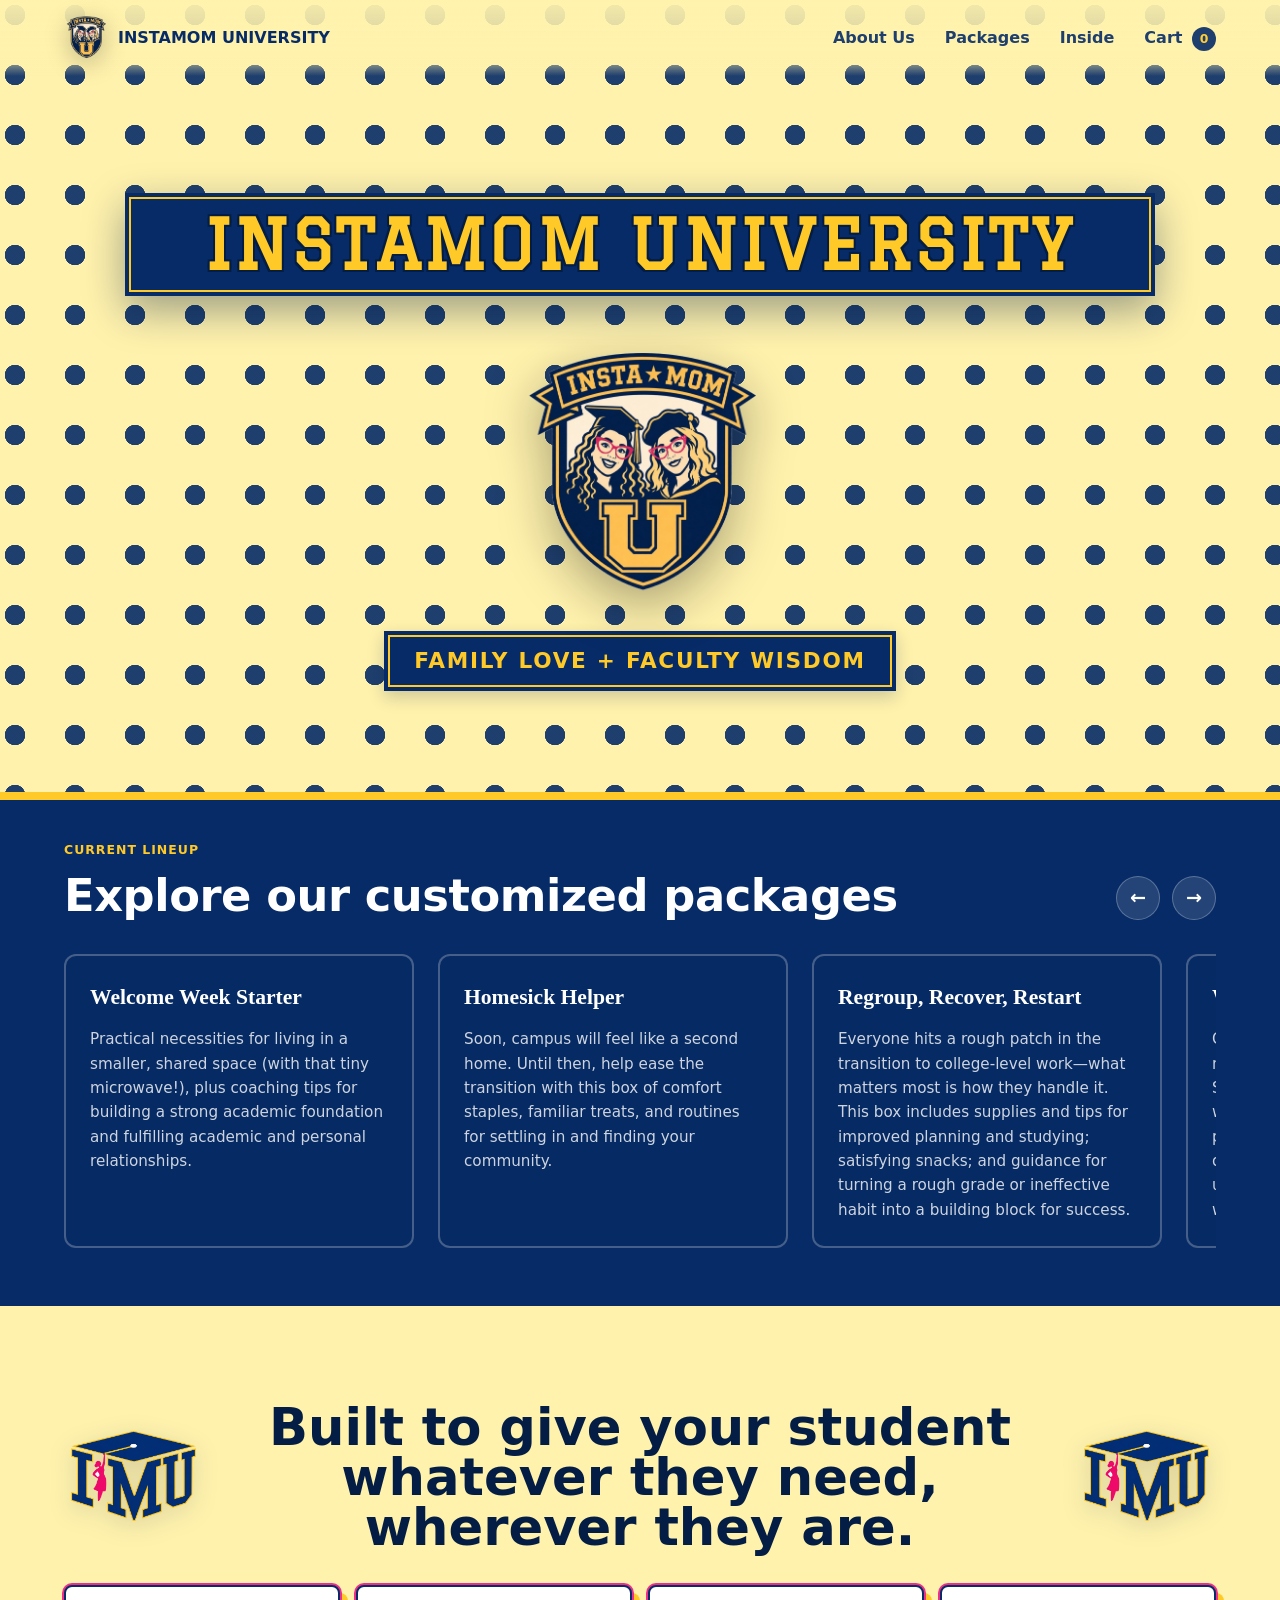
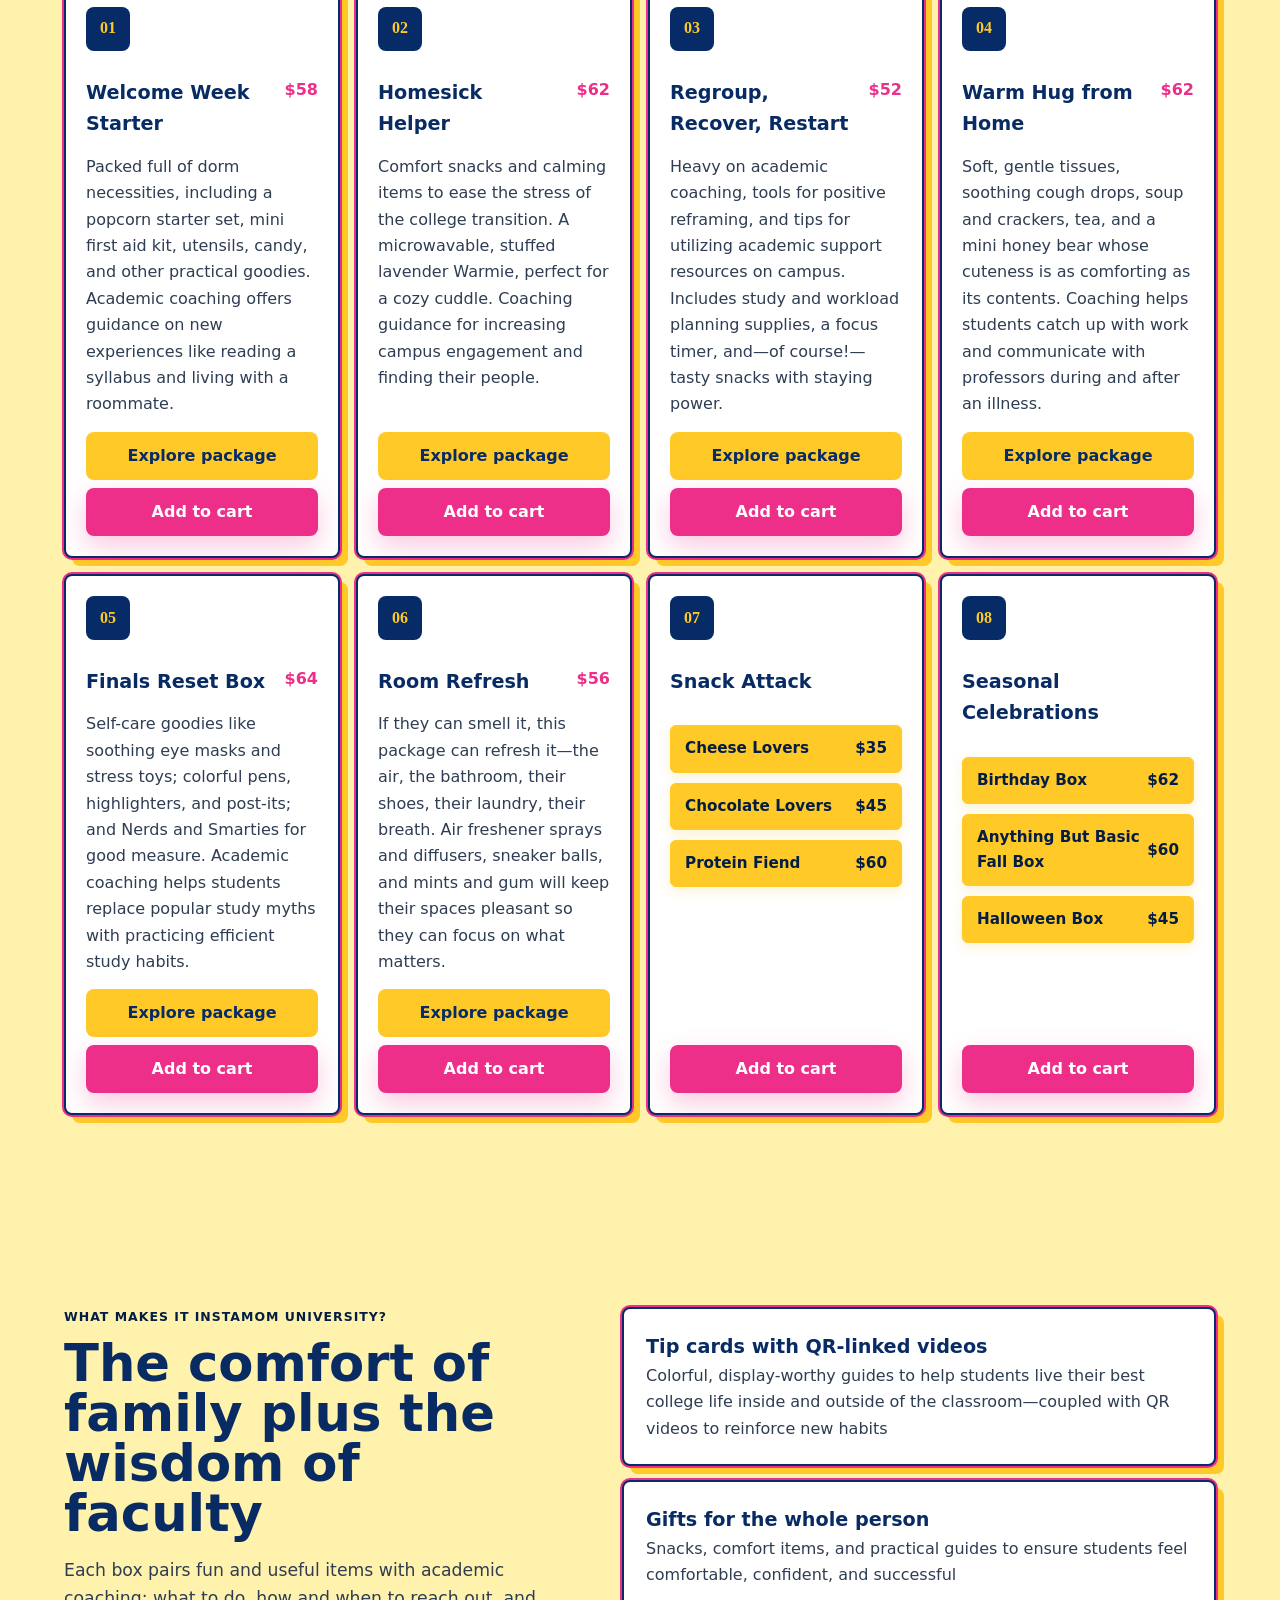
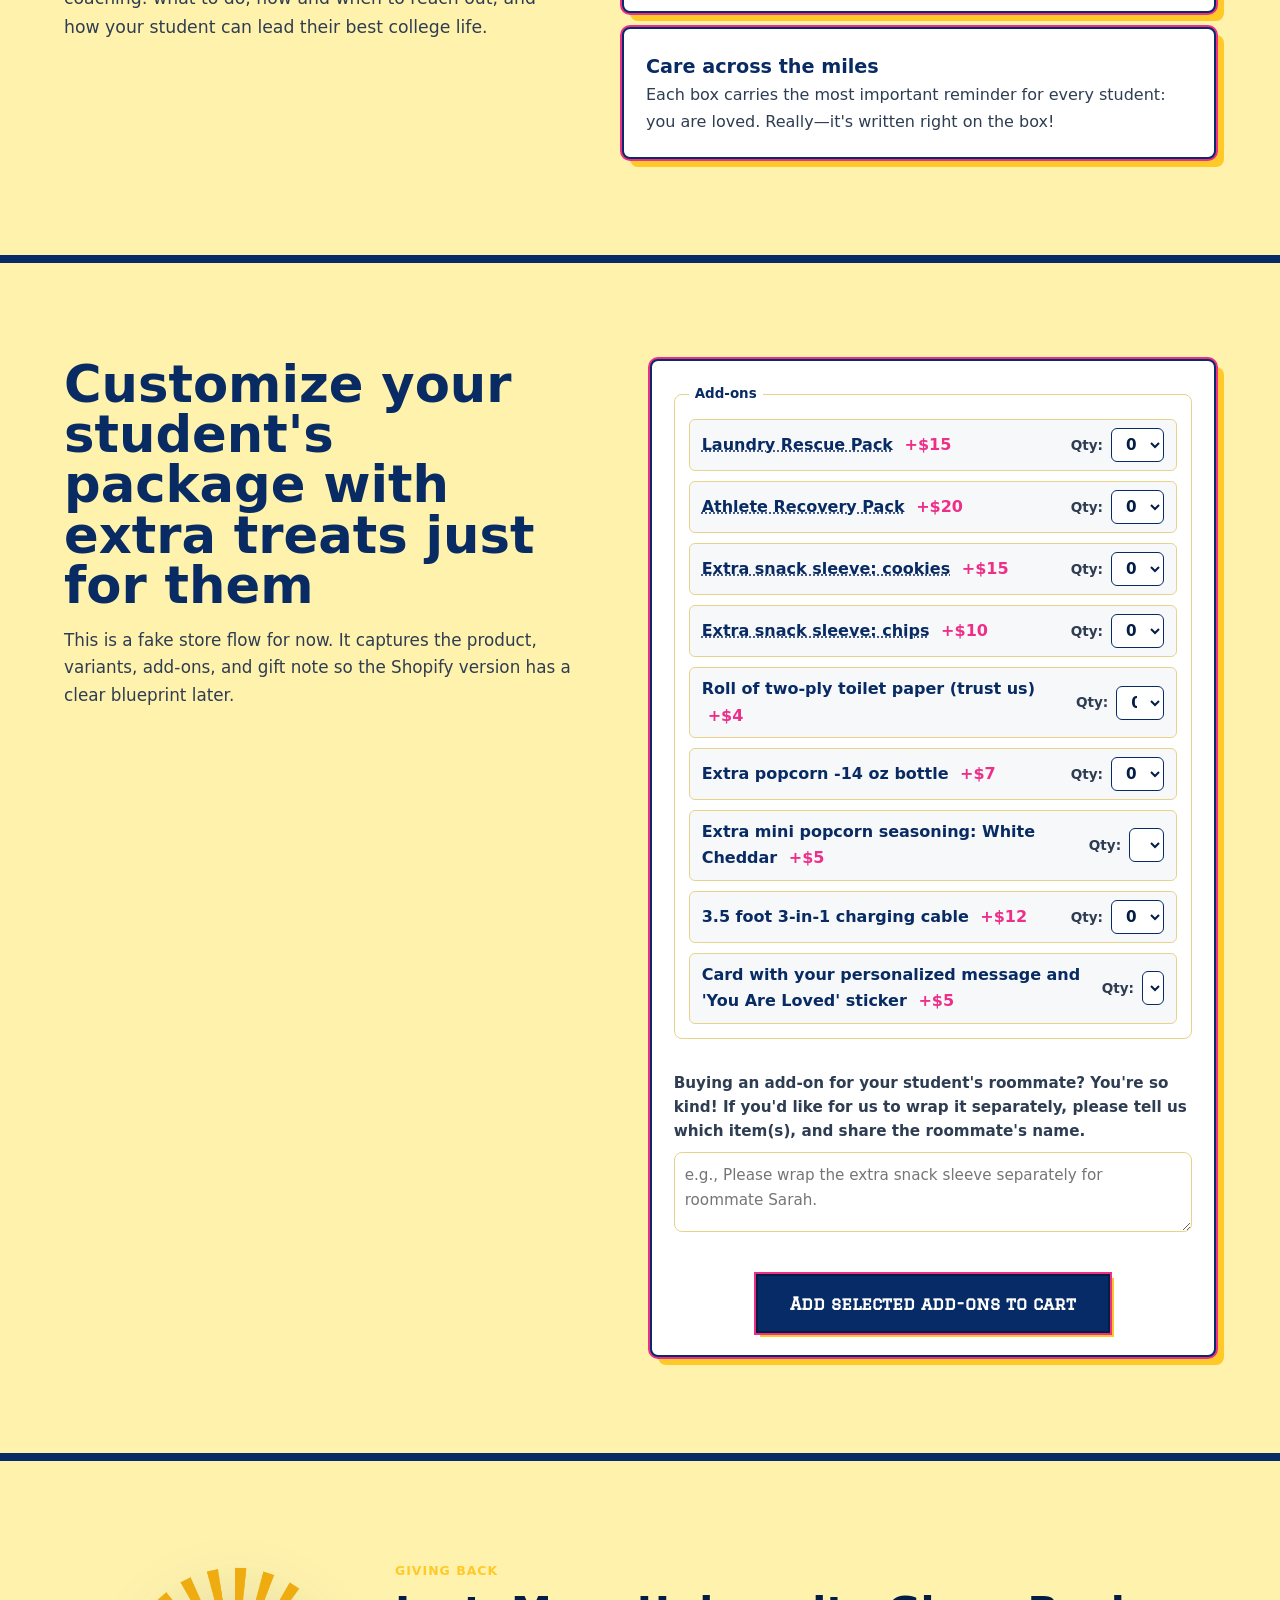
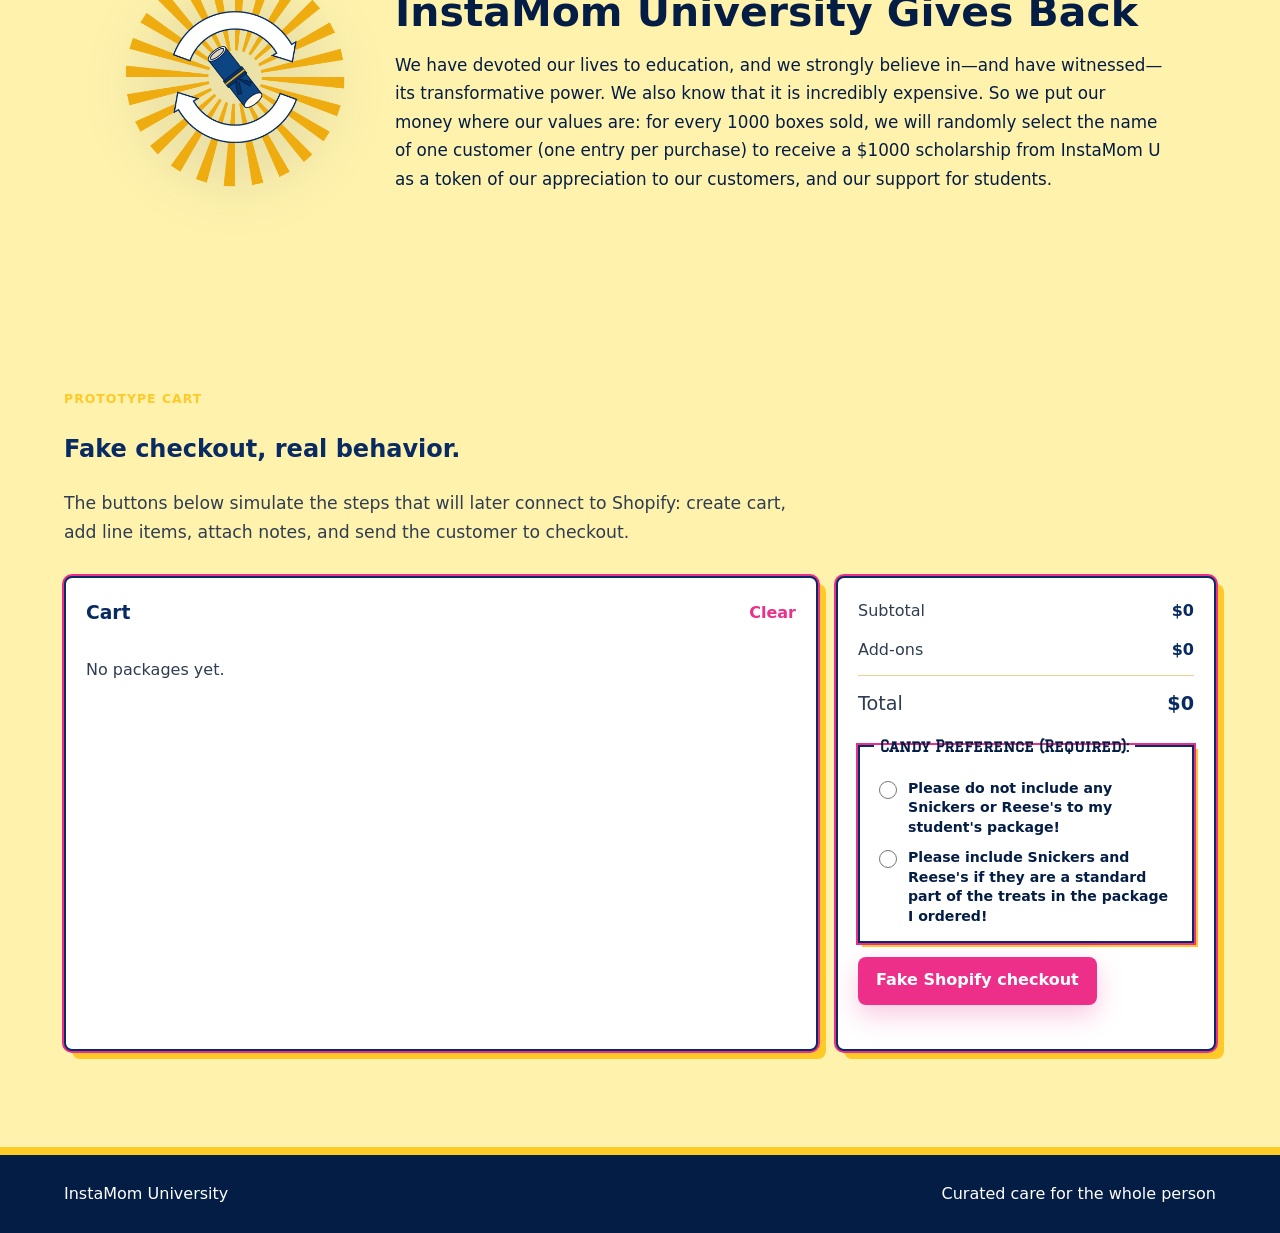
==== index.html @ 9c011a53 "Add required candy preference radio options and redirect validation to checkout panel" ====
<!doctype html>
<html lang="en">
  <head>
    <meta charset="utf-8">
    <meta name="viewport" content="width=device-width, initial-scale=1">
    <title>InstaMom University | College Care Packages With Motherly Love and Professor Insight</title>
    <meta
      name="description"
      content="InstaMom University sends thoughtful college care packages with practical tips, QR resources, and campus-ready items for students starting strong."
    >
    <link rel="preload" href="assets/instamom-logo-crest.png" as="image">
    <link rel="stylesheet" href="styles.css">
  </head>
  <body>
    <header class="site-header" aria-label="Primary navigation">
      <a class="brand" href="#top" aria-label="InstaMom University home">
        <img class="brand-mark" src="assets/instamom-logo-crest.png" alt="">
        <span>InstaMom University</span>
      </a>
      <nav>
        <a href="#" id="aboutUsBtn">About Us</a>
        <a href="#packages">Packages</a>
        <a href="#inside">Inside</a>
        <a href="#cart">Cart <span id="cartCount">0</span></a>
      </nav>
    </header>

    <main id="top">
      <section class="hero" aria-label="InstaMom University welcome week starter builder">
        <div class="hero-content">
          <div class="hero-banner">
            <h1>InstaMom University</h1>
          </div>
          <img class="hero-crest" src="assets/instamom-logo-crest.png" alt="InstaMom University crest">
          <div class="hero-badge-container">
            <span class="badge-text">Family Love + Faculty Wisdom</span>
          </div>

        </div>
      </section>

      <section class="intro-band" aria-label="Current lineup slider">
        <div class="intro-band-header">
          <div>
            <p class="section-kicker">Current lineup</p>
            <h2>Explore our customized packages</h2>
          </div>
          <div class="slider-controls">
            <button type="button" id="slidePrev" aria-label="Previous package" class="slider-arrow">&larr;</button>
            <button type="button" id="slideNext" aria-label="Next package" class="slider-arrow">&rarr;</button>
          </div>
        </div>
        <div class="lineup-slider-container">
          <div class="lineup-slider-track" id="lineupSliderTrack">
            <!-- Rendered dynamically by script.js -->
          </div>
        </div>
      </section>

      <section class="section" id="packages">
        <div class="packages-header-row">
          <img class="header-cap-logo" src="assets/imu-logo-cap.png" alt="IMU Graduation Cap Logo">
          <h2 class="packages-headline">Built to give your student whatever they need, wherever they are.</h2>
          <img class="header-cap-logo" src="assets/imu-logo-cap.png" alt="IMU Graduation Cap Logo">
        </div>
        <div class="package-grid">
          <article class="package-card" data-product-id="welcome">
            <span class="icon" aria-hidden="true">01</span>
            <div class="card-title-row">
              <h3>Welcome Week Starter</h3>
              <p>$58</p>
            </div>
            <p>Packed full of dorm necessities, including a popcorn starter set, mini first aid kit, utensils, candy, and other practical goodies. Academic coaching offers guidance on new experiences like reading a syllabus and living with a roommate.</p>
            <div class="card-actions">
              <button type="button" class="secondary-button see-details" data-product-id="welcome">Explore package</button>
              <button type="button" class="add-product" data-product-id="welcome">Add to cart</button>
            </div>
          </article>
          <article class="package-card" data-product-id="homesick">
            <span class="icon" aria-hidden="true">02</span>
            <div class="card-title-row">
              <h3>Homesick Helper</h3>
              <p>$62</p>
            </div>
            <p>Comfort snacks and calming items to ease the stress of the college transition. A microwavable, stuffed lavender Warmie, perfect for a cozy cuddle. Coaching guidance for increasing campus engagement and finding their people.</p>
            <div class="card-actions">
              <button type="button" class="secondary-button see-details" data-product-id="homesick">Explore package</button>
              <button type="button" class="add-product" data-product-id="homesick">Add to cart</button>
            </div>
          </article>
          <article class="package-card" data-product-id="study">
            <span class="icon" aria-hidden="true">03</span>
            <div class="card-title-row">
              <h3>Regroup, Recover, Restart</h3>
              <p>$52</p>
            </div>
            <p>Heavy on academic coaching, tools for positive reframing, and tips for utilizing academic support resources on campus. Includes study and workload planning supplies, a focus timer, and—of course!—tasty snacks with staying power.</p>
            <div class="card-actions">
              <button type="button" class="secondary-button see-details" data-product-id="study">Explore package</button>
              <button type="button" class="add-product" data-product-id="study">Add to cart</button>
            </div>
          </article>
          <article class="package-card" data-product-id="sick">
            <span class="icon" aria-hidden="true">04</span>
            <div class="card-title-row">
              <h3>Warm Hug from Home</h3>
              <p>$62</p>
            </div>
            <p>Soft, gentle tissues, soothing cough drops, soup and crackers, tea, and a mini honey bear whose cuteness is as comforting as its contents. Coaching helps students catch up with work and communicate with professors during and after an illness.</p>
            <div class="card-actions">
              <button type="button" class="secondary-button see-details" data-product-id="sick">Explore package</button>
              <button type="button" class="add-product" data-product-id="sick">Add to cart</button>
            </div>
          </article>
          <article class="package-card" data-product-id="finals">
            <span class="icon" aria-hidden="true">05</span>
            <div class="card-title-row">
              <h3>Finals Reset Box</h3>
              <p>$64</p>
            </div>
            <p>Self-care goodies like soothing eye masks and stress toys; colorful pens, highlighters, and post-its; and Nerds and Smarties for good measure. Academic coaching helps students replace popular study myths with practicing efficient study habits.</p>
            <div class="card-actions">
              <button type="button" class="secondary-button see-details" data-product-id="finals">Explore package</button>
              <button type="button" class="add-product" data-product-id="finals">Add to cart</button>
            </div>
          </article>
          <article class="package-card" data-product-id="refresh">
            <span class="icon" aria-hidden="true">06</span>
            <div class="card-title-row">
              <h3>Room Refresh</h3>
              <p>$56</p>
            </div>
            <p>If they can smell it, this package can refresh it—the air, the bathroom, their shoes, their laundry, their breath. Air freshener sprays and diffusers, sneaker balls, and mints and gum will keep their spaces pleasant so they can focus on what matters.</p>
            <div class="card-actions">
              <button type="button" class="secondary-button see-details" data-product-id="refresh">Explore package</button>
              <button type="button" class="add-product" data-product-id="refresh">Add to cart</button>
            </div>
          </article>
          <article class="package-card" data-product-id="snack">
            <span class="icon" aria-hidden="true">07</span>
            <div class="card-title-row">
              <h3>Snack Attack</h3>
            </div>
            <div class="snack-subcategories">
              <button type="button" class="snack-sub-btn" data-sub-id="snack_cheese">Cheese Lovers <span>$35</span></button>
              <button type="button" class="snack-sub-btn" data-sub-id="snack_chocolate">Chocolate Lovers <span>$45</span></button>
              <button type="button" class="snack-sub-btn" data-sub-id="snack_protein">Protein Fiend <span>$60</span></button>
            </div>
            <div class="card-actions">
              <button type="button" class="add-product" data-product-id="snack">Add to cart</button>
            </div>
          </article>
          <article class="package-card" data-product-id="seasonal">
            <span class="icon" aria-hidden="true">08</span>
            <div class="card-title-row">
              <h3>Seasonal Celebrations</h3>
            </div>
            <div class="seasonal-subcategories">
              <button type="button" class="seasonal-sub-btn" data-sub-id="seasonal_birthday">Birthday Box <span>$62</span></button>
              <button type="button" class="seasonal-sub-btn" data-sub-id="seasonal_fall">Anything But Basic Fall Box <span>$60</span></button>
              <button type="button" class="seasonal-sub-btn" data-sub-id="seasonal_halloween">Halloween Box <span>$45</span></button>
            </div>
            <div class="card-actions">
              <button type="button" class="add-product" data-product-id="seasonal">Add to cart</button>
            </div>
          </article>
        </div>
      </section>

      <section class="section split" id="inside">
        <div class="section-heading">
          <p class="section-kicker">What makes it InstaMom University?</p>
          <h2>The comfort of family plus the wisdom of faculty</h2>
          <p>
            Each box pairs fun and useful items with academic coaching: what to do, how and when to reach out, and how your student can lead their best college life.
          </p>
        </div>
        <div class="inside-list">
          <article>
            <h3>Tip cards with QR-linked videos</h3>
            <p>Colorful, display-worthy guides to help students live their best college life inside and outside of the classroom—coupled with QR videos to reinforce new habits</p>
          </article>
          <article>
            <h3>Gifts for the whole person</h3>
            <p>Snacks, comfort items, and practical guides to ensure students feel comfortable, confident, and successful</p>
          </article>
          <article>
            <h3>Care across the miles</h3>
            <p>Each box carries the most important reminder for every student: you are loved. Really—it's written right on the box!</p>
          </article>
        </div>
      </section>

      <section class="build-section" id="build">
        <div>
          <h2>Customize your student's package with extra treats just for them</h2>
          <p>
            This is a fake store flow for now. It captures the product, variants, add-ons, and gift note so the Shopify version has a clear blueprint later.
          </p>
        </div>
        <form class="interest-form" aria-label="Package customization form">
          <fieldset class="addon-fieldset">
            <legend>Add-ons</legend>

            <div class="addon-row">
              <span class="addon-name"><button type="button" class="addon-details-btn" data-addon-id="laundry">Laundry Rescue Pack</button> <span>+$15</span></span>
              <div class="addon-quantity-wrapper">
                <span class="addon-qty-label">Qty:</span>
                <select class="addon-select" data-addon-id="laundry" data-price="15">
                  <option value="0">0</option>
                  <option value="1">1</option>
                  <option value="2">2</option>
                  <option value="3">3</option>
                  <option value="4">4</option>
                  <option value="5">5</option>
                </select>
              </div>
            </div>

            <div class="addon-row">
              <span class="addon-name"><button type="button" class="addon-details-btn" data-addon-id="athlete_recovery">Athlete Recovery Pack</button> <span>+$20</span></span>
              <div class="addon-quantity-wrapper">
                <span class="addon-qty-label">Qty:</span>
                <select class="addon-select" data-addon-id="athlete_recovery" data-price="20">
                  <option value="0">0</option>
                  <option value="1">1</option>
                  <option value="2">2</option>
                  <option value="3">3</option>
                  <option value="4">4</option>
                  <option value="5">5</option>
                </select>
              </div>
            </div>

            <div class="addon-row">
              <span class="addon-name"><button type="button" class="addon-details-btn" data-addon-id="snacks_cookies">Extra snack sleeve: cookies</button> <span>+$15</span></span>
              <div class="addon-quantity-wrapper">
                <span class="addon-qty-label">Qty:</span>
                <select class="addon-select" data-addon-id="snacks_cookies" data-price="15">
                  <option value="0">0</option>
                  <option value="1">1</option>
                  <option value="2">2</option>
                  <option value="3">3</option>
                  <option value="4">4</option>
                  <option value="5">5</option>
                </select>
              </div>
            </div>

            <div class="addon-row">
              <span class="addon-name"><button type="button" class="addon-details-btn" data-addon-id="snacks_chips">Extra snack sleeve: chips</button> <span>+$10</span></span>
              <div class="addon-quantity-wrapper">
                <span class="addon-qty-label">Qty:</span>
                <select class="addon-select" data-addon-id="snacks_chips" data-price="10">
                  <option value="0">0</option>
                  <option value="1">1</option>
                  <option value="2">2</option>
                  <option value="3">3</option>
                  <option value="4">4</option>
                  <option value="5">5</option>
                </select>
              </div>
            </div>

            <div class="addon-row">
              <span class="addon-name">Roll of two-ply toilet paper (trust us) <span>+$4</span></span>
              <div class="addon-quantity-wrapper">
                <span class="addon-qty-label">Qty:</span>
                <select class="addon-select" data-addon-id="toilet_paper" data-price="4">
                  <option value="0">0</option>
                  <option value="1">1</option>
                  <option value="2">2</option>
                  <option value="3">3</option>
                  <option value="4">4</option>
                  <option value="5">5</option>
                </select>
              </div>
            </div>

            <div class="addon-row">
              <span class="addon-name">Extra popcorn -14 oz bottle <span>+$7</span></span>
              <div class="addon-quantity-wrapper">
                <span class="addon-qty-label">Qty:</span>
                <select class="addon-select" data-addon-id="popcorn_bottle" data-price="7">
                  <option value="0">0</option>
                  <option value="1">1</option>
                  <option value="2">2</option>
                  <option value="3">3</option>
                  <option value="4">4</option>
                  <option value="5">5</option>
                </select>
              </div>
            </div>

            <div class="addon-row">
              <span class="addon-name">Extra mini popcorn seasoning: White Cheddar <span>+$5</span></span>
              <div class="addon-quantity-wrapper">
                <span class="addon-qty-label">Qty:</span>
                <select class="addon-select" data-addon-id="popcorn_seasoning" data-price="5">
                  <option value="0">0</option>
                  <option value="1">1</option>
                  <option value="2">2</option>
                  <option value="3">3</option>
                  <option value="4">4</option>
                  <option value="5">5</option>
                </select>
              </div>
            </div>

            <div class="addon-row">
              <span class="addon-name">3.5 foot 3-in-1 charging cable <span>+$12</span></span>
              <div class="addon-quantity-wrapper">
                <span class="addon-qty-label">Qty:</span>
                <select class="addon-select" data-addon-id="cable_3in1" data-price="12">
                  <option value="0">0</option>
                  <option value="1">1</option>
                  <option value="2">2</option>
                  <option value="3">3</option>
                  <option value="4">4</option>
                  <option value="5">5</option>
                </select>
              </div>
            </div>

            <div class="addon-row">
              <span class="addon-name">Card with your personalized message and 'You Are Loved' sticker <span>+$5</span></span>
              <div class="addon-quantity-wrapper">
                <span class="addon-qty-label">Qty:</span>
                <select class="addon-select" data-addon-id="personalized_card" data-price="5">
                  <option value="0">0</option>
                  <option value="1">1</option>
                  <option value="2">2</option>
                  <option value="3">3</option>
                  <option value="4">4</option>
                  <option value="5">5</option>
                </select>
              </div>
            </div>
          </fieldset>

          <div class="roommate-wrap-container">
            <label for="roommateWrapNotes">Buying an add-on for your student's roommate? You're so kind! If you'd like for us to wrap it separately, please tell us which item(s), and share the roommate's name.</label>
            <textarea id="roommateWrapNotes" class="roommate-wrap-textarea" placeholder="e.g., Please wrap the extra snack sleeve separately for roommate Sarah."></textarea>
          </div>

          <div class="addon-submit-container">
            <button type="button" id="addAddonsToCartBtn" class="add-addons-btn">Add selected add-ons to cart</button>
          </div>
        </form>
      </section>

      <section class="section" id="gives-back" aria-label="InstaMom University Gives Back">
        <div class="gives-back-container">
          <div class="gives-back-seal-side">
            <img src="assets/imu-diploma-seal.png" alt="InstaMom University Seal" class="gives-back-seal-img">
          </div>
          <div class="gives-back-content-side">
            <p class="section-kicker">Giving Back</p>
            <h2 class="gives-back-title">InstaMom University Gives Back</h2>
            <p class="gives-back-text">
              We have devoted our lives to education, and we strongly believe in—and have witnessed—its transformative power. We also know that it is incredibly expensive. So we put our money where our values are: for every 1000 boxes sold, we will randomly select the name of one customer (one entry per purchase) to receive a $1000 scholarship from InstaMom U as a token of our appreciation to our customers, and our support for students.
            </p>
          </div>
        </div>
      </section>

      <section class="cart-section" id="cart" aria-label="Fake cart and checkout">
        <div class="section-heading">
          <p class="section-kicker">Prototype cart</p>
          <h2>Fake checkout, real behavior.</h2>
          <p>
            The buttons below simulate the steps that will later connect to Shopify: create cart, add line items, attach notes, and send the customer to checkout.
          </p>
        </div>
        <div class="cart-layout">
          <div class="cart-panel">
            <div class="cart-panel-header">
              <h3>Cart</h3>
              <button type="button" id="clearCart" class="text-button">Clear</button>
            </div>
            <div id="cartItems" class="cart-items">
              <p class="empty-cart">No packages yet.</p>
            </div>
          </div>
          <aside class="checkout-panel">
            <dl>
              <div>
                <dt>Subtotal</dt>
                <dd id="subtotal">$0</dd>
              </div>
              <div>
                <dt>Add-ons</dt>
                <dd id="addonTotal">$0</dd>
              </div>
              <div class="total-row">
                <dt>Total</dt>
                <dd id="cartTotal">$0</dd>
              </div>
            </dl>

            <fieldset class="allergy-preference-container" id="allergyPreferenceContainer">
              <legend class="allergy-legend">Candy Preference (Required):</legend>
              <div class="allergy-choice-wrapper">
                <label class="allergy-radio-label">
                  <input type="radio" name="allergy_preference" value="no_snickers_reeses" id="noSnickersReeses">
                  <span>Please do not include any Snickers or Reese's to my student's package!</span>
                </label>
                <label class="allergy-radio-label">
                  <input type="radio" name="allergy_preference" value="include_snickers_reeses" id="includeSnickersReeses">
                  <span>Please include Snickers and Reese's if they are a standard part of the treats in the package I ordered!</span>
                </label>
              </div>
              <div id="allergyErrorMsg" class="allergy-error-msg">
                ⚠️ Please select one of the candy options above to proceed to checkout!
              </div>
            </fieldset>

            <button type="button" id="checkoutButton">Fake Shopify checkout</button>
            <p id="checkoutStatus" class="form-status" role="status" aria-live="polite"></p>
          </aside>
        </div>
      </section>
    </main>

    <footer>
      <p>InstaMom University</p>
      <p>Curated care for the whole person</p>
    </footer>

    <div id="packageModal" class="modal" aria-hidden="true" role="dialog" aria-labelledby="packageModalTitle">
      <div class="modal-content">
        <button type="button" class="close-modal" id="closePackageModal" aria-label="Close modal">&times;</button>
        <h3 id="packageModalTitle">Package Details</h3>
        <div id="packageModalBody" class="modal-scrollable-body"></div>
      </div>
    </div>

    <div id="aboutUsModal" class="modal" aria-hidden="true" role="dialog" aria-labelledby="aboutUsTitle">
      <div class="modal-content">
        <button type="button" class="close-modal" id="closeAboutUs" aria-label="Close modal">&times;</button>
        <h3 id="aboutUsTitle">About Us</h3>
        <p>
          Hi, and welcome to InstaMom U! We are Dr. Beth Savage and Dr. Virginia Cylke, former professors with a combined 55 years of experience teaching and mentoring college students. Though we have left the classroom, we want to continue to support students and help them to be confident and successful. So we created the InstaMom model of care packages that nurture the whole person. We hope you find something truly special here for your student!
        </p>
      </div>
    </div>

    <script src="script.js"></script>
  </body>
</html>
---- styles.css ----
@import url('https://fonts.googleapis.com/css2?family=Graduate&display=swap');

:root {
  color-scheme: light;
  --ink: #082b63;
  --muted: #2e3d52;
  --paper: #fff2ad;
  --surface: #ffffff;
  --line: #e8d38a;
  --navy: #062b66;
  --navy-dark: #041d45;
  --gold: #ffc928;
  --cream: #fff0b8;
  --pink: #ed2f89;
  --dot-pattern: radial-gradient(circle at 5px 5px, rgba(6, 43, 102, 0.2) 0 3px, transparent 3.2px);
  --hero-dot-pattern: radial-gradient(circle at 15px 15px, rgba(6, 43, 102, 0.9) 0 10px, transparent 10.5px);
  --shadow: 0 18px 50px rgba(6, 43, 102, 0.18);
}

* {
  box-sizing: border-box;
}

html {
  scroll-behavior: smooth;
}

body {
  margin: 0;
  font-family: Inter, ui-sans-serif, system-ui, -apple-system, BlinkMacSystemFont, "Segoe UI", sans-serif;
  color: var(--ink);
  background-color: var(--paper);
  background-image: var(--dot-pattern);
  background-size: 30px 30px;
  line-height: 1.65;
  font-weight: 500;
}

a {
  color: inherit;
  text-decoration: none;
}

button,
input,
select,
textarea {
  font: inherit;
}

.site-header {
  position: fixed;
  z-index: 10;
  top: 0;
  left: 0;
  right: 0;
  display: flex;
  align-items: center;
  justify-content: space-between;
  padding: 16px clamp(18px, 5vw, 64px);
  color: var(--navy);
  background:
    linear-gradient(180deg, rgba(255, 242, 173, 0.96), rgba(255, 242, 173, 0.78) 72%, rgba(255, 242, 173, 0));
}

.brand {
  display: inline-flex;
  align-items: center;
  gap: 10px;
  font-weight: 800;
  letter-spacing: 0;
  text-transform: uppercase;
}

.brand-mark {
  width: 44px;
  height: 44px;
  object-fit: contain;
  filter: drop-shadow(0 6px 12px rgba(0, 0, 0, 0.24));
}

nav {
  display: flex;
  gap: clamp(14px, 3vw, 30px);
  font-weight: 700;
}

nav a {
  opacity: 0.9;
}

nav span {
  display: inline-grid;
  min-width: 24px;
  height: 24px;
  place-items: center;
  margin-left: 4px;
  border-radius: 999px;
  color: var(--gold);
  background: var(--navy);
  font-size: 0.78rem;
}

.hero {
  position: relative;
  min-height: 88vh;
  display: grid;
  align-items: center;
  overflow: hidden;
  background-color: var(--paper);
  background-image: var(--hero-dot-pattern);
  background-size: 60px 60px;
}

.hero-content {
  position: relative;
  z-index: 1;
  width: min(900px, calc(100% - 36px));
  margin: 0 auto;
  padding-top: 120px;
  color: var(--navy);
  display: flex;
  flex-direction: column;
  align-items: center;
  text-align: center;
}

.hero-crest {
  width: clamp(160px, 24vw, 250px);
  aspect-ratio: 1;
  margin-block: 20px;
  object-fit: contain;
  filter: drop-shadow(0 16px 26px rgba(0, 0, 0, 0.34));
}

.eyebrow,
.section-kicker {
  margin: 0 0 10px;
  font-size: 0.78rem;
  font-weight: 800;
  letter-spacing: 0.08em;
  text-transform: uppercase;
  color: var(--gold);
}

h1,
h2,
h3,
p {
  overflow-wrap: anywhere;
}

h1 {
  margin: 0;
  font-size: clamp(2.2rem, 6.2vw, 5.2rem);
  line-height: 1.0;
  letter-spacing: -0.01em;
  max-width: 100%;
  white-space: nowrap;
  color: var(--gold);
  font-family: Inter, ui-sans-serif, system-ui, sans-serif;
  font-weight: 900;
  text-transform: uppercase;
  text-shadow:
    -2px -2px 0 var(--navy-dark),
    2px -2px 0 var(--navy-dark),
    -2px 2px 0 var(--navy-dark),
    2px 2px 0 var(--navy-dark),
    0 8px 0 rgba(4, 29, 69, 0.55);
}

.hero-badge-container {
  display: inline-block;
  background-color: var(--navy);
  padding: 12px 30px;
  margin-top: 10px;
  margin-bottom: 28px;
  /* Inner gold border inside the blue box near the edge */
  outline: 2px solid var(--gold);
  outline-offset: -6px;
  box-shadow: 0 6px 16px rgba(4, 29, 69, 0.2);
}

.hero-badge-container .badge-text {
  color: var(--gold);
  font-family: Inter, ui-sans-serif, system-ui, sans-serif;
  font-size: clamp(0.95rem, 2vw, 1.35rem);
  font-weight: 800;
  text-transform: uppercase;
  white-space: nowrap;
  letter-spacing: 0.08em;
}

.quick-builder,
.interest-form {
  display: grid;
  gap: 14px;
}

.quick-builder {
  grid-template-columns: minmax(170px, 1fr) minmax(150px, 0.75fr) auto auto;
  max-width: 850px;
  align-items: end;
  padding: 14px;
  border: 3px solid var(--navy-dark);
  border-radius: 8px;
  background: var(--surface);
  box-shadow: 0 8px 24px rgba(4, 29, 69, 0.08);
}

label {
  display: grid;
  gap: 7px;
  color: inherit;
  font-size: 0.84rem;
  font-weight: 800;
}

select,
input,
textarea {
  width: 100%;
  border: 1px solid var(--line);
  border-radius: 8px;
  padding: 12px 13px;
  color: var(--ink);
  background: var(--surface);
}

textarea {
  resize: vertical;
}

button {
  min-height: 48px;
  border: 0;
  border-radius: 8px;
  padding: 0 18px;
  color: #fff;
  background: var(--pink);
  font-weight: 900;
  cursor: pointer;
  box-shadow: 0 10px 26px rgba(237, 47, 137, 0.26);
}

.secondary-button {
  color: var(--navy);
  background: var(--gold);
  box-shadow: none;
}

.text-button {
  min-height: auto;
  padding: 0;
  color: var(--pink);
  background: transparent;
  box-shadow: none;
}

button:focus-visible,
a:focus-visible,
select:focus-visible,
input:focus-visible,
textarea:focus-visible {
  outline: 3px solid var(--gold);
  outline-offset: 3px;
}

.intro-band,
.section,
.build-section,
.cart-section,
footer {
  padding-inline: clamp(18px, 5vw, 72px);
}

.intro-band {
  display: flex;
  flex-direction: column;
  gap: 24px;
  padding-top: 40px;
  padding-bottom: 48px;
  color: #fff;
  background: var(--navy);
  border-top: 8px solid var(--gold);
  overflow: hidden;
}

.intro-band-header {
  display: flex;
  justify-content: space-between;
  align-items: flex-end;
  gap: 20px;
  width: 100%;
}

.intro-band-header h2 {
  margin: 0;
  font-size: clamp(1.8rem, 3.5vw, 3rem);
  line-height: 1.1;
  letter-spacing: -0.01em;
}

.slider-controls {
  display: flex;
  gap: 12px;
}

.slider-arrow {
  width: 44px;
  height: 44px;
  min-height: auto;
  border-radius: 999px;
  background: rgba(255, 255, 255, 0.12);
  color: #fff;
  border: 1px solid rgba(255, 255, 255, 0.25);
  font-size: 1.2rem;
  padding: 0;
  display: flex;
  align-items: center;
  justify-content: center;
  cursor: pointer;
  box-shadow: none !important;
  transition: all 0.2s ease;
}

.slider-arrow:hover {
  background: var(--gold);
  color: var(--navy);
  border-color: var(--gold);
}

.lineup-slider-container {
  width: 100%;
  overflow-x: auto;
  scroll-snap-type: x mandatory;
  scroll-behavior: smooth;
  scrollbar-width: none;
}

.lineup-slider-container::-webkit-scrollbar {
  display: none;
}

.lineup-slider-track {
  display: flex;
  gap: 24px;
  padding-block: 10px;
}

.lineup-card {
  flex: 0 0 350px;
  background: rgba(8, 43, 99, 0.85);
  border: 2px solid rgba(255, 255, 255, 0.25);
  border-radius: 12px;
  cursor: pointer;
  padding: 24px;
  scroll-snap-align: start;
  transition: all 0.3s ease;
  display: flex;
  flex-direction: column;
  gap: 12px;
  text-align: left;
}

.lineup-card:hover,
.lineup-card.active {
  background: var(--surface);
  color: var(--navy);
  border-color: var(--gold);
  box-shadow: 0 12px 32px rgba(0, 0, 0, 0.24);
  transform: translateY(-4px);
}


.lineup-card .card-moment-tag {
  align-self: flex-start;
  font-size: 0.72rem;
  font-weight: 800;
  text-transform: uppercase;
  color: var(--gold);
  background: rgba(255, 255, 255, 0.12);
  padding: 4px 10px;
  border-radius: 99px;
}

.lineup-card.active .card-moment-tag,
.lineup-card:hover .card-moment-tag {
  color: var(--navy);
  background: var(--gold);
}

.lineup-card .card-moment-tag.coming-soon-tag {
  color: #cbd5e0;
  background: rgba(255, 255, 255, 0.08);
}

.lineup-card.active .card-moment-tag.coming-soon-tag,
.lineup-card:hover .card-moment-tag.coming-soon-tag {
  color: var(--navy);
  background: #e2e8f0;
}

.lineup-card .card-moment-tag.seasonal-tag {
  color: #ffa726;
  background: rgba(255, 167, 38, 0.15);
}

.lineup-card.active .card-moment-tag.seasonal-tag,
.lineup-card:hover .card-moment-tag.seasonal-tag {
  color: var(--navy);
  background: #ffa726;
}

.lineup-card h3 {
  margin: 0;
  font-size: 1.35rem;
  font-family: Georgia, serif;
}

.lineup-card p {
  margin: 0;
  font-size: 0.95rem;
  line-height: 1.6;
  color: rgba(255, 255, 255, 0.8);
}

.lineup-card.active p,
.lineup-card:hover p {
  color: var(--muted);
}

.section h2,
.build-section h2 {
  margin: 0;
  font-size: clamp(2rem, 4vw, 4.4rem);
  line-height: 0.98;
  letter-spacing: 0;
}

.section {
  padding-top: clamp(54px, 8vw, 96px);
  padding-bottom: clamp(54px, 8vw, 96px);
  background-color: var(--paper);
}

.section-heading {
  max-width: 760px;
}

.packages-header-row {
  display: flex;
  align-items: center;
  justify-content: center;
  gap: clamp(20px, 4vw, 40px);
  margin-inline: auto;
  max-width: 1200px;
  margin-bottom: 32px;
  text-align: center;
}

.packages-header-row .header-cap-logo {
  height: clamp(60px, 8vw, 100px);
  width: auto;
  flex-shrink: 0;
  filter: drop-shadow(0 6px 12px rgba(4, 29, 69, 0.15));
}

.packages-headline {
  color: var(--navy-dark);
  font-size: clamp(2.0rem, 4.2vw, 4.0rem);
  line-height: 1.05;
  letter-spacing: -0.01em;
  max-width: 860px;
  margin: 0;
}

@media (max-width: 768px) {
  .packages-header-row .header-cap-logo {
    display: none;
  }
}

.section-heading p:not(.section-kicker) {
  color: var(--muted);
  font-size: 1.08rem;
}

#inside .section-kicker {
  color: var(--navy-dark);
}

.package-grid {
  display: grid;
  grid-template-columns: repeat(4, minmax(0, 1fr));
  gap: 16px;
  margin-top: 32px;
}

.package-card,
.inside-list article {
  border: 2px solid var(--navy);
  border-radius: 8px;
  background: var(--surface);
  box-shadow: 0 0 0 2px var(--pink), 8px 8px 0 var(--gold);
}

.package-card {
  min-height: 290px;
  padding: 20px;
  display: flex;
  flex-direction: column;
  gap: 14px;
}

.package-card > p {
  flex-grow: 1;
}

.icon {
  display: grid;
  width: 44px;
  height: 44px;
  place-items: center;
  border-radius: 8px;
  color: var(--gold);
  background: var(--navy);
  font-family: Georgia, "Times New Roman", serif;
  font-weight: 900;
}

.package-card h3,
.inside-list h3 {
  margin: 0;
  font-size: 1.2rem;
}

.package-card p,
.inside-list p {
  margin: 0;
  color: var(--muted);
}

.card-title-row {
  display: flex;
  justify-content: space-between;
  gap: 16px;
  align-items: start;
  margin-top: 12px;
}

.card-title-row p {
  color: var(--pink);
  font-weight: 900;
  white-space: nowrap;
  flex-shrink: 0;
}

.add-product {
  margin-top: auto;
}

.card-actions {
  display: flex;
  flex-direction: column;
  gap: 8px;
  margin-top: auto;
}

.card-actions button {
  width: 100%;
}

.split {
  display: grid;
  grid-template-columns: minmax(260px, 0.9fr) minmax(280px, 1.1fr);
  gap: clamp(26px, 6vw, 72px);
  align-items: start;
  background-color: var(--paper);
}

.inside-list {
  display: grid;
  gap: 14px;
}

.inside-list article {
  padding: 22px;
}

.inside-list h3 {
  margin-top: 0;
}

.build-section {
  display: grid;
  grid-template-columns: minmax(260px, 0.9fr) minmax(280px, 1fr);
  gap: clamp(26px, 6vw, 76px);
  align-items: start;
  padding-top: clamp(54px, 8vw, 96px);
  padding-bottom: clamp(54px, 8vw, 96px);
  background-color: var(--paper);
  border-block: 8px solid var(--navy);
}

.build-section p {
  color: var(--muted);
  font-size: 1.05rem;
}

.interest-form {
  padding: 22px;
  border: 2px solid var(--navy);
  border-radius: 8px;
  background: var(--surface);
  box-shadow: 0 0 0 2px var(--pink), 8px 8px 0 var(--gold);
}

.form-status {
  min-height: 24px;
  margin: 0;
  color: var(--navy);
  font-weight: 800;
}

.addon-fieldset {
  display: grid;
  gap: 10px;
  margin: 0;
  padding: 14px;
  border: 1px solid var(--line);
  border-radius: 8px;
}

.addon-fieldset legend {
  padding-inline: 6px;
  font-size: 0.84rem;
  font-weight: 900;
}

.checkbox-line {
  grid-template-columns: auto 1fr auto;
  align-items: center;
  gap: 10px;
  font-weight: 700;
}

.checkbox-line input {
  width: 18px;
  height: 18px;
}

.checkbox-line span {
  color: var(--pink);
}

.addon-submit-container {
  margin-top: 28px;
  display: flex;
  justify-content: center;
}

.add-addons-btn {
  background: var(--navy);
  color: #ffffff;
  font-family: 'Graduate', Georgia, serif;
  font-weight: 700;
  font-size: 1.05rem;
  padding: 14px 32px;
  border-radius: var(--radius-md);
  border: 2px solid var(--navy-dark);
  box-shadow: 0 0 0 2px var(--pink), 4px 4px 0 var(--gold);
  cursor: pointer;
  transition: all 0.2s ease;
}

.add-addons-btn:hover {
  background: var(--navy-dark);
  transform: translateY(-2px);
  box-shadow: 0 0 0 2px var(--pink), 6px 6px 0 var(--gold);
}

.cart-section {
  padding-top: clamp(54px, 8vw, 96px);
  padding-bottom: clamp(54px, 8vw, 96px);
  background-color: var(--paper);
}

.cart-layout {
  display: grid;
  grid-template-columns: minmax(280px, 1fr) minmax(260px, 380px);
  gap: 18px;
  margin-top: 30px;
}

.cart-panel,
.checkout-panel {
  border: 2px solid var(--navy);
  border-radius: 8px;
  background: var(--surface);
  box-shadow: 0 0 0 2px var(--pink), 8px 8px 0 var(--gold);
}

.cart-panel {
  padding: 20px;
}

.cart-panel-header {
  display: flex;
  justify-content: space-between;
  gap: 14px;
  align-items: center;
  margin-bottom: 12px;
}

.cart-panel h3,
.checkout-panel h3 {
  margin: 0;
}

.cart-items {
  display: grid;
  gap: 12px;
}

.cart-line {
  display: grid;
  grid-template-columns: 1fr auto;
  gap: 14px;
  align-items: center;
  padding: 14px 0;
  border-top: 1px solid var(--line);
}

.cart-line:first-child {
  border-top: 0;
}

.cart-line h4,
.cart-line p {
  margin: 0;
}

.cart-line p,
.empty-cart {
  color: var(--muted);
}

.quantity-control {
  display: grid;
  grid-template-columns: 36px 36px 36px;
  align-items: center;
  overflow: hidden;
  border: 1px solid var(--line);
  border-radius: 8px;
}

.quantity-control button {
  min-height: 36px;
  padding: 0;
  color: var(--ink);
  background: var(--surface);
  box-shadow: none;
}

.quantity-control span {
  text-align: center;
  font-weight: 900;
}

.checkout-panel {
  align-self: start;
  padding: 20px;
  position: sticky;
  top: 84px;
}

.checkout-panel dl {
  display: grid;
  gap: 12px;
  margin: 0 0 14px;
}

/* Candy Preference Container */
.allergy-preference-container {
  border: 2px solid var(--navy);
  border-radius: var(--radius-sm);
  padding: 14px;
  margin: 14px 0;
  background: #ffffff;
  box-shadow: 0 0 0 2px var(--pink), 4px 4px 0 var(--gold);
  transition: all 0.2s ease;
}

.allergy-preference-container.has-error {
  border-color: var(--pink) !important;
  box-shadow: 0 0 0 4px var(--pink), 4px 4px 0 var(--gold) !important;
  animation: shakeContainer 0.3s ease;
}

@keyframes shakeContainer {
  0%, 100% { transform: translateX(0); }
  25% { transform: translateX(-4px); }
  75% { transform: translateX(4px); }
}

.allergy-legend {
  font-weight: 800;
  font-size: 0.95rem;
  color: var(--navy-dark);
  padding: 0 6px;
  font-family: 'Graduate', Georgia, serif;
}

.allergy-choice-wrapper {
  display: flex;
  flex-direction: column;
  gap: 10px;
  margin-top: 6px;
}

.allergy-radio-label {
  display: flex;
  align-items: flex-start;
  gap: 8px;
  font-size: 0.88rem;
  font-weight: 600;
  color: var(--navy-dark);
  cursor: pointer;
  line-height: 1.4;
}

.allergy-radio-label input[type="radio"] {
  accent-color: var(--navy);
  width: 18px;
  height: 18px;
  margin-top: 2px;
  flex-shrink: 0;
}

.allergy-error-msg {
  display: none;
  color: var(--pink);
  font-weight: 700;
  font-size: 0.85rem;
  margin-top: 10px;
  line-height: 1.4;
}

.checkout-panel dl div {
  display: flex;
  justify-content: space-between;
  gap: 20px;
}

.checkout-panel dt {
  color: var(--muted);
}

.checkout-panel dd {
  margin: 0;
  font-weight: 900;
}

.total-row {
  padding-top: 12px;
  border-top: 1px solid var(--line);
  font-size: 1.2rem;
}

footer {
  display: flex;
  justify-content: space-between;
  gap: 24px;
  padding-top: 26px;
  padding-bottom: 26px;
  color: #fff;
  background: var(--navy-dark);
  border-top: 8px solid var(--gold);
}

footer p {
  margin: 0;
}

/* ==========================================================================
   WHAT'S INSIDE POP-UP MODAL STYLES
   ========================================================================== */

.modal-backdrop {
  position: fixed;
  inset: 0;
  background: rgba(4, 29, 69, 0.75);
  backdrop-filter: blur(8px);
  -webkit-backdrop-filter: blur(8px);
  display: flex;
  align-items: center;
  justify-content: center;
  padding: 20px;
  z-index: 1000;
  opacity: 0;
  pointer-events: none;
  transition: opacity 0.3s ease;
}

.modal-backdrop.active {
  opacity: 1;
  pointer-events: auto;
}

.modal-container {
  background: #ffffff;
  width: 100%;
  max-width: 580px;
  max-height: 90vh;
  border-radius: 16px;
  box-shadow: 0 20px 50px rgba(6, 43, 102, 0.35);
  display: flex;
  flex-direction: column;
  overflow: hidden;
  position: relative;
  transform: scale(0.94) translateY(10px);
  transition: transform 0.3s ease;
  border: 3px solid var(--navy);
}

.modal-backdrop.active .modal-container {
  transform: scale(1) translateY(0);
}

.modal-close-btn {
  position: absolute;
  top: 14px;
  right: 14px;
  width: 36px;
  height: 36px;
  border-radius: 50%;
  background: rgba(4, 29, 69, 0.7);
  border: 1px solid rgba(255, 255, 255, 0.3);
  color: #ffffff;
  display: flex;
  align-items: center;
  justify-content: center;
  cursor: pointer;
  z-index: 10;
  font-weight: 900;
  box-shadow: 0 4px 12px rgba(0, 0, 0, 0.3);
}

.modal-close-btn:hover {
  background: var(--pink);
  transform: rotate(90deg);
}

.modal-photo-header {
  position: relative;
  height: 200px;
  width: 100%;
  overflow: hidden;
  flex-shrink: 0;
}

.header-photo {
  width: 100%;
  height: 100%;
  object-fit: cover;
}

.header-overlay {
  position: absolute;
  inset: 0;
  background: linear-gradient(180deg, rgba(4, 29, 69, 0.15) 0%, rgba(4, 29, 69, 0.88) 100%);
}

.header-content {
  position: absolute;
  bottom: 18px;
  left: 20px;
  right: 20px;
  color: #ffffff;
}

.header-badge {
  display: inline-block;
  background: var(--gold);
  color: var(--navy-dark);
  padding: 3px 10px;
  border-radius: 20px;
  font-size: 0.72rem;
  font-weight: 900;
  letter-spacing: 0.05em;
  margin-bottom: 6px;
  text-transform: uppercase;
}

.header-title {
  font-family: Georgia, serif;
  font-size: 1.75rem;
  font-weight: 700;
  margin: 0;
  color: var(--gold);
}

.header-subtitle {
  font-size: 0.9rem;
  margin: 2px 0 0;
  opacity: 0.92;
}

.modal-body {
  padding: 18px 20px;
  overflow-y: auto;
  flex: 1;
}

.modal-toolbar {
  display: flex;
  justify-content: space-between;
  align-items: center;
  margin-bottom: 14px;
  padding-bottom: 10px;
  border-bottom: 1px solid var(--line);
}

.summary-pill {
  font-size: 0.88rem;
  font-weight: 800;
  color: var(--navy);
}

.items-list-view {
  list-style: none;
  padding: 0;
  margin: 0;
  display: flex;
  flex-direction: column;
  gap: 10px;
}

.item-row {
  display: flex;
  align-items: flex-start;
  gap: 12px;
  padding: 12px 14px;
  border-radius: 8px;
  background: var(--paper);
  border: 1px solid var(--line);
}

.item-icon-box {
  width: 32px;
  height: 32px;
  border-radius: 6px;
  background: var(--navy);
  color: var(--gold);
  display: flex;
  align-items: center;
  justify-content: center;
  font-weight: 900;
  flex-shrink: 0;
  margin-top: 2px;
}

.item-text {
  font-size: 0.92rem;
  font-weight: 700;
  color: var(--ink);
}

.item-badge-row {
  display: flex;
  gap: 6px;
  margin-top: 4px;
}

.qty-tag {
  background: var(--pink);
  color: #fff;
  font-size: 0.72rem;
  font-weight: 800;
  padding: 2px 7px;
  border-radius: 4px;
}

.modal-footer {
  padding: 14px 20px;
  background: #fdfbf5;
  border-top: 1px solid var(--line);
  display: flex;
  justify-content: flex-end;
  gap: 10px;
}

@media (max-width: 860px) {
  .site-header {
    position: absolute;
  }

  nav {
    display: none;
  }

  .hero {
    min-height: 92vh;
    align-items: end;
  }


  .hero-content {
    width: calc(100% - 32px);
    margin: 0 auto 24px;
    padding-top: 100px;
  }

  h1 {
    font-size: clamp(1.6rem, 7.5vw, 4.2rem);
    max-width: 100%;
    white-space: nowrap;
  }

  .quick-builder,
  .intro-band,
  .split,
  .build-section,
  .cart-layout {
    grid-template-columns: 1fr;
  }

  .checkout-panel {
    position: static;
  }

  .package-grid {
    grid-template-columns: repeat(2, minmax(0, 1fr));
  }
}

@media (max-width: 560px) {
  .package-grid {
    grid-template-columns: 1fr;
  }

  .package-card {
    min-height: auto;
  }

  footer {
    display: grid;
  }
}

/* Modal overlay styling */
.modal {
  position: fixed;
  z-index: 100;
  top: 0;
  left: 0;
  width: 100%;
  height: 100%;
  background-color: rgba(6, 43, 102, 0.6);
  backdrop-filter: blur(4px);
  display: flex;
  align-items: center;
  justify-content: center;
  opacity: 0;
  pointer-events: none;
  transition: opacity 0.3s ease;
}

.modal.active {
  opacity: 1;
  pointer-events: auto;
}

/* Modal Content Card */
.modal-content {
  position: relative;
  background: var(--surface);
  border: 3px solid var(--navy-dark);
  border-radius: 12px;
  width: min(500px, calc(100% - 32px));
  padding: 32px 28px 28px;
  box-shadow: 0 0 0 2px var(--pink), 12px 12px 0 var(--gold);
  transform: scale(0.9);
  transition: transform 0.3s cubic-bezier(0.34, 1.56, 0.64, 1);
}

.modal.active .modal-content {
  transform: scale(1);
}

/* Modal Title */
.modal-content h3 {
  margin-top: 0;
  margin-bottom: 16px;
  font-family: Georgia, serif;
  font-size: 1.8rem;
  color: var(--navy-dark);
  border-bottom: 2px solid var(--gold);
  padding-bottom: 8px;
}

/* Modal text */
.modal-content p {
  margin: 0;
  color: var(--muted);
  font-size: 1.05rem;
  line-height: 1.65;
  font-weight: 500;
}

/* Close button */
.close-modal {
  position: absolute;
  top: 12px;
  right: 14px;
  background: transparent;
  border: 0;
  color: var(--muted);
  font-size: 1.8rem;
  font-weight: 300;
  cursor: pointer;
  box-shadow: none !important;
  min-height: auto;
  padding: 0;
  line-height: 1;
  transition: color 0.2s ease;
}

.close-modal:hover {
  color: var(--pink);
}

/* Hero Section Banner (Matching the rectangular badge style) */
.hero-banner {
  position: relative;
  display: inline-block;
  background-color: var(--navy);
  padding: 18px clamp(40px, 8vw, 80px); /* Keep size the same */
  margin-bottom: 35px;
  box-shadow: 0 14px 40px rgba(4, 29, 69, 0.4);
  /* Inner gold border inside the blue box near the edge */
  outline: 2px solid var(--gold);
  outline-offset: -6px;
  z-index: 2;
}

.hero-banner h1 {
  margin: 0;
  font-size: clamp(1.8rem, 5.5vw, 4.2rem); /* Keep font size and style the same */
  line-height: 1.0;
  letter-spacing: 0.05em;
  white-space: nowrap;
  color: var(--gold);
  font-family: 'Graduate', Georgia, serif;
  font-weight: 900;
  text-transform: uppercase;
  text-shadow:
    -2px -2px 0 var(--navy-dark),
    2px -2px 0 var(--navy-dark),
    -2px 2px 0 var(--navy-dark),
    2px 2px 0 var(--navy-dark);
}

/* Scrollable Package Detail Modal Styling */
.modal-scrollable-body {
  max-height: min(60vh, 480px);
  overflow-y: auto;
  padding-right: 12px;
  margin-top: 15px;
}

/* Custom scrollbar for premium aesthetic */
.modal-scrollable-body::-webkit-scrollbar {
  width: 6px;
}

.modal-scrollable-body::-webkit-scrollbar-track {
  background: rgba(6, 43, 102, 0.05);
  border-radius: 3px;
}

.modal-scrollable-body::-webkit-scrollbar-thumb {
  background: var(--navy);
  border-radius: 3px;
  transition: background 0.2s ease;
}

.modal-scrollable-body::-webkit-scrollbar-thumb:hover {
  background: var(--pink);
}

/* Modal Package image container */
.modal-image-container {
  width: 100%;
  margin-bottom: 22px;
  border-radius: 8px;
  overflow: hidden;
  border: 2px solid var(--navy);
  box-shadow: 0 8px 24px rgba(6, 43, 102, 0.12);
  background-color: var(--cream);
}

.modal-package-image {
  width: 100%;
  height: 240px;
  object-fit: cover;
  display: block;
}

.modal-package-details {
  text-align: left;
}

.modal-package-details h4 {
  margin: 0 0 12px;
  font-size: 1.15rem;
  font-family: 'Graduate', Georgia, serif;
  color: var(--navy-dark);
  text-transform: uppercase;
  letter-spacing: 0.03em;
  text-align: left;
}

.addon-info-text {
  text-align: left !important;
  font-size: 1.05rem;
  line-height: 1.65;
  color: var(--navy-dark);
  margin: 16px 0;
}

/* Custom checking package contents list */
.package-contents-list {
  list-style: none;
  padding: 0;
  margin: 0;
  display: flex;
  flex-direction: column;
  gap: 12px;
}

.package-contents-list li {
  position: relative;
  padding-left: 28px;
  font-size: 0.95rem;
  line-height: 1.65;
  color: var(--muted);
  font-weight: 500;
}

.package-contents-list li::before {
  content: "✓";
  position: absolute;
  left: 0;
  top: 2px;
  width: 18px;
  height: 18px;
  background: var(--cream);
  color: var(--navy-dark);
  border-radius: 50%;
  display: inline-flex;
  align-items: center;
  justify-content: center;
  font-size: 0.75rem;
  box-shadow: 0 2px 4px rgba(6, 43, 102, 0.08);
}

.package-contents-list li.no-check {
  padding-left: 0;
  font-weight: 700;
  color: var(--navy-dark);
}

.package-contents-list li.no-check::before {
  display: none;
}

/* Add-ons layout update */
.addon-row {
  display: flex;
  justify-content: space-between;
  align-items: center;
  gap: 15px;
  padding: 8px 12px;
  background: rgba(6, 43, 102, 0.03);
  border-radius: 6px;
  border: 1px solid var(--line);
  font-weight: 700;
}

.addon-row span span {
  color: var(--pink);
  margin-left: 6px;
  font-weight: 800;
}

.addon-quantity-wrapper {
  display: flex;
  align-items: center;
  gap: 8px;
}

.addon-qty-label {
  font-size: 0.85rem;
  color: var(--muted);
  font-weight: 700;
}

.addon-select {
  padding: 6px 10px;
  border-radius: 6px;
  border: 1.5px solid var(--navy);
  background: var(--surface);
  font-family: inherit;
  font-size: 0.95rem;
  font-weight: 700;
  color: var(--navy-dark);
  cursor: pointer;
  outline: none;
  transition: border-color 0.2s ease;
}

.addon-select:focus {
  border-color: var(--pink);
}

.roommate-wrap-container {
  margin-top: 18px;
  display: grid;
  gap: 8px;
}

.roommate-wrap-container label {
  font-size: 0.95rem;
  line-height: 1.6;
  color: var(--muted);
  font-weight: 700;
}

.roommate-wrap-textarea {
  width: 100%;
  min-height: 80px;
  padding: 10px;
  border-radius: 8px;
  border: 1.5px solid var(--line);
  background: var(--surface);
  font-family: inherit;
  font-size: 0.95rem;
  resize: vertical;
  color: var(--ink);
}

.roommate-wrap-textarea:focus {
  border-color: var(--navy);
  outline: none;
}

.addon-details-btn {
  background: none;
  border: none;
  padding: 0;
  margin: 0;
  color: inherit;
  font: inherit;
  text-decoration: underline dotted;
  cursor: pointer;
  box-shadow: none !important;
  min-height: auto;
  display: inline;
  transition: color 0.2s ease;
}

.addon-details-btn:hover {
  color: var(--pink);
}

/* Gives Back Section Layout and Graphic */
.gives-back-container {
  display: flex;
  align-items: center;
  justify-content: center;
  gap: 40px;
  max-width: 1050px;
  margin: 0 auto;
}

.gives-back-seal-side {
  flex: 0 0 240px;
  display: flex;
  align-items: center;
  justify-content: center;
}

.gives-back-seal-img {
  width: 100%;
  max-width: 240px;
  height: auto;
  display: block;
  filter: drop-shadow(0 10px 24px rgba(6, 43, 102, 0.14));
  transition: transform 0.3s ease;
}

.gives-back-seal-img:hover {
  transform: scale(1.04);
}

.gives-back-content-side {
  flex: 1;
  text-align: left;
}

.gives-back-content-side .section-kicker {
  margin-bottom: 8px;
}

.gives-back-content-side .gives-back-title {
  margin: 0 0 16px 0;
  font-size: clamp(1.8rem, 3.2vw, 3.0rem);
  line-height: 1.1;
  color: var(--navy-dark);
}

.gives-back-text {
  font-size: 1.05rem;
  line-height: 1.7;
  color: var(--navy-dark);
  margin: 0;
}

@media (max-width: 768px) {
  .gives-back-container {
    flex-direction: column;
    text-align: center;
    gap: 24px;
  }
  
  .gives-back-content-side {
    text-align: center;
  }
  
  .gives-back-seal-side {
    flex: 0 0 auto;
    width: 180px;
  }
}

/* Snack & Seasonal Subcategory Buttons */
.snack-subcategories,
.seasonal-subcategories {
  display: flex;
  flex-direction: column;
  gap: 10px;
  margin-block: 14px;
  width: 100%;
}

.snack-sub-btn,
.seasonal-sub-btn {
  background: var(--gold);
  border: 1.5px solid var(--gold);
  border-radius: 6px;
  color: var(--navy-dark);
  font-family: inherit;
  font-size: 0.95rem;
  font-weight: 700;
  text-align: left;
  padding: 10px 14px;
  cursor: pointer;
  box-shadow: 0 4px 12px rgba(245, 205, 71, 0.25) !important;
  min-height: auto;
  display: flex;
  justify-content: space-between;
  align-items: center;
  transition: all 0.2s ease;
}

.snack-sub-btn span,
.seasonal-sub-btn span {
  color: var(--navy-dark);
  font-weight: 800;
}

.snack-sub-btn:hover,
.seasonal-sub-btn:hover {
  background: #f7d667;
  border-color: #f7d667;
  color: var(--navy-dark);
  transform: translateY(-1px);
  box-shadow: 0 6px 16px rgba(245, 205, 71, 0.4) !important;
}

/* Snack & Seasonal Choice Modal Form */
.snack-choice-form-container,
.seasonal-choice-form-container {
  display: flex;
  flex-direction: column;
  gap: 16px;
  padding: 10px;
}

.snack-choice-intro,
.seasonal-choice-intro {
  font-size: 1.05rem;
  color: var(--muted);
  margin: 0;
}

.snack-choice-form,
.seasonal-choice-form {
  display: flex;
  flex-direction: column;
  gap: 12px;
}

.choice-label {
  display: flex;
  align-items: center;
  gap: 12px;
  padding: 14px;
  border: 1.5px solid var(--line);
  border-radius: 8px;
  cursor: pointer;
  background: var(--surface);
  transition: all 0.2s ease;
  font-size: 1.05rem;
  font-weight: 600;
}

.choice-label:hover {
  background: var(--cream);
  border-color: var(--navy);
}

.choice-label input[type="radio"] {
  width: 20px;
  height: 20px;
  margin: 0;
  accent-color: var(--pink);
  cursor: pointer;
}

.choice-text {
  display: flex;
  justify-content: space-between;
  width: 100%;
}

.choice-text strong {
  color: var(--pink);
}

.confirm-snack-add-btn,
.confirm-seasonal-add-btn {
  width: 100%;
  margin-top: 14px;
  min-height: 48px;
  border: 0;
  border-radius: 8px;
  padding: 0 18px;
  color: #fff;
  background: var(--pink);
  font-weight: 900;
  cursor: pointer;
  box-shadow: 0 10px 26px rgba(237, 47, 137, 0.26);
  transition: all 0.2s ease;
}

.confirm-snack-add-btn:hover,
.confirm-seasonal-add-btn:hover {
  transform: translateY(-1px);
  filter: brightness(1.05);
}
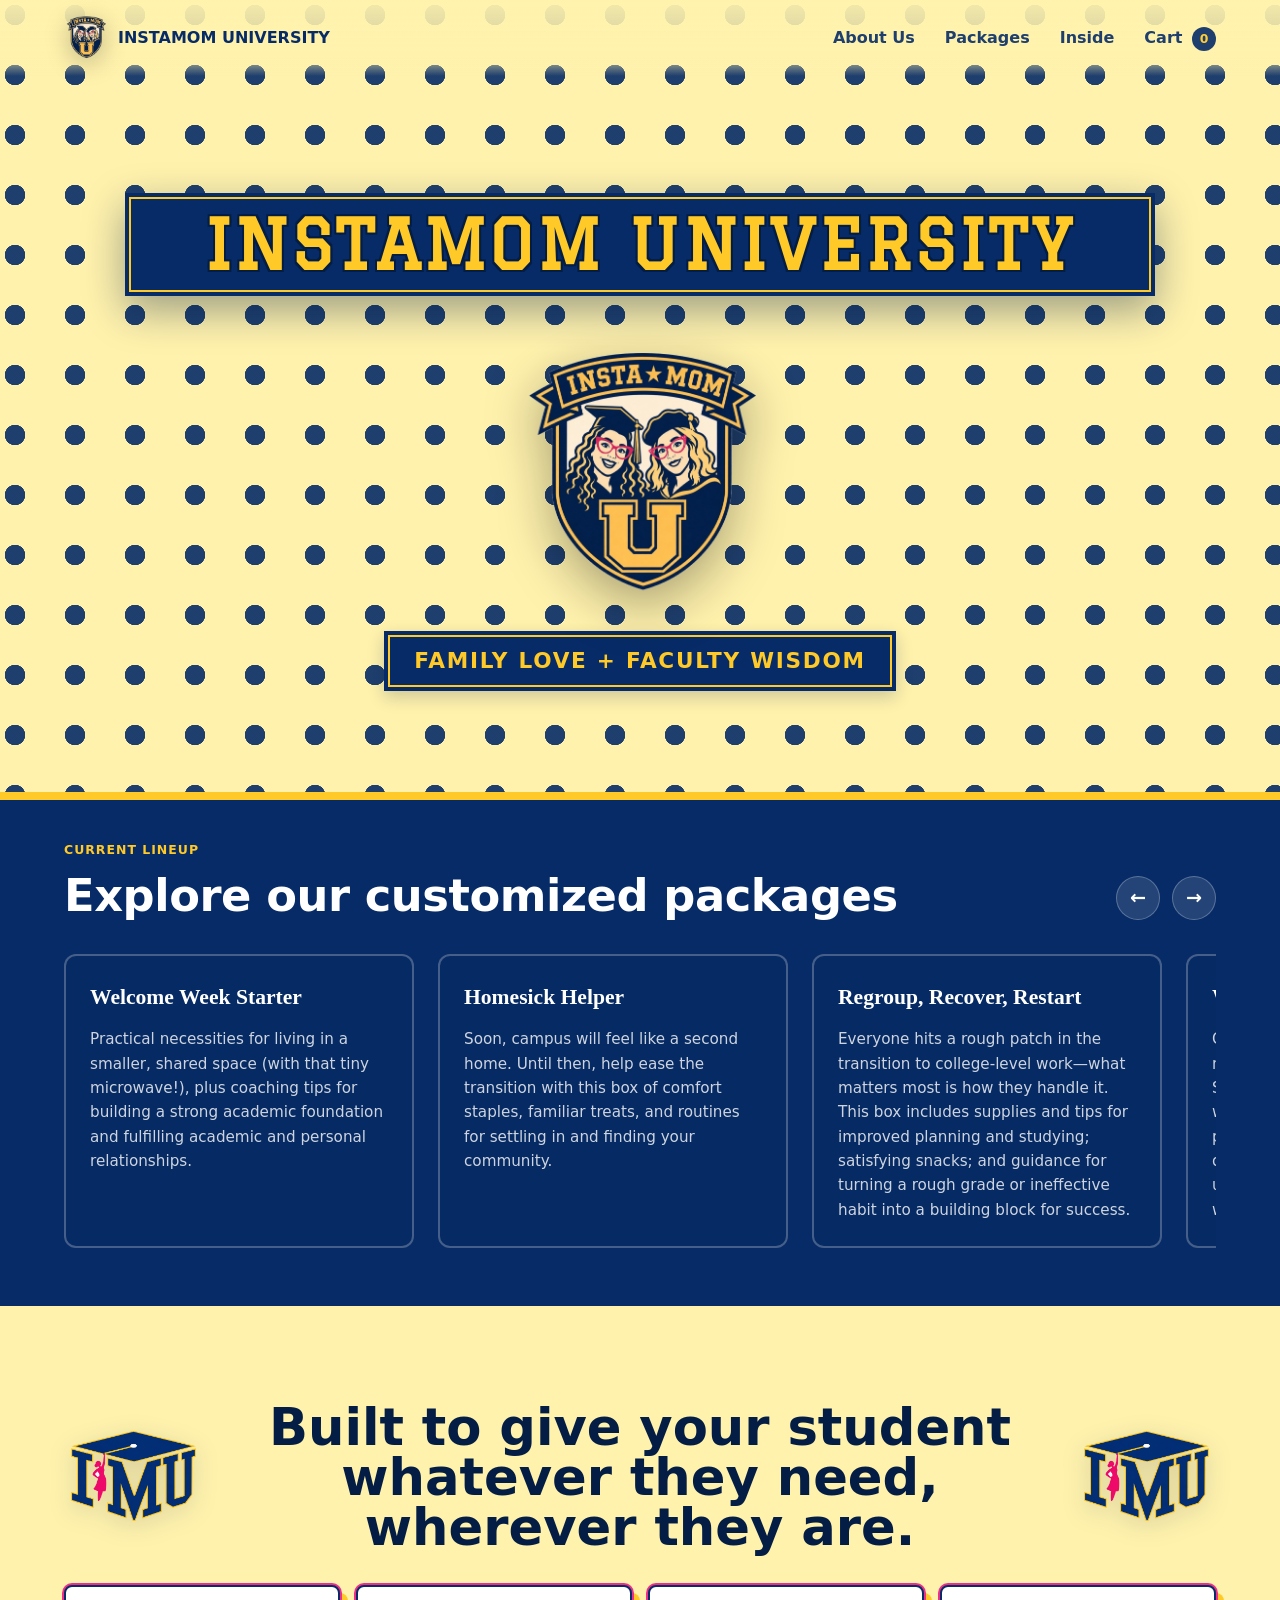
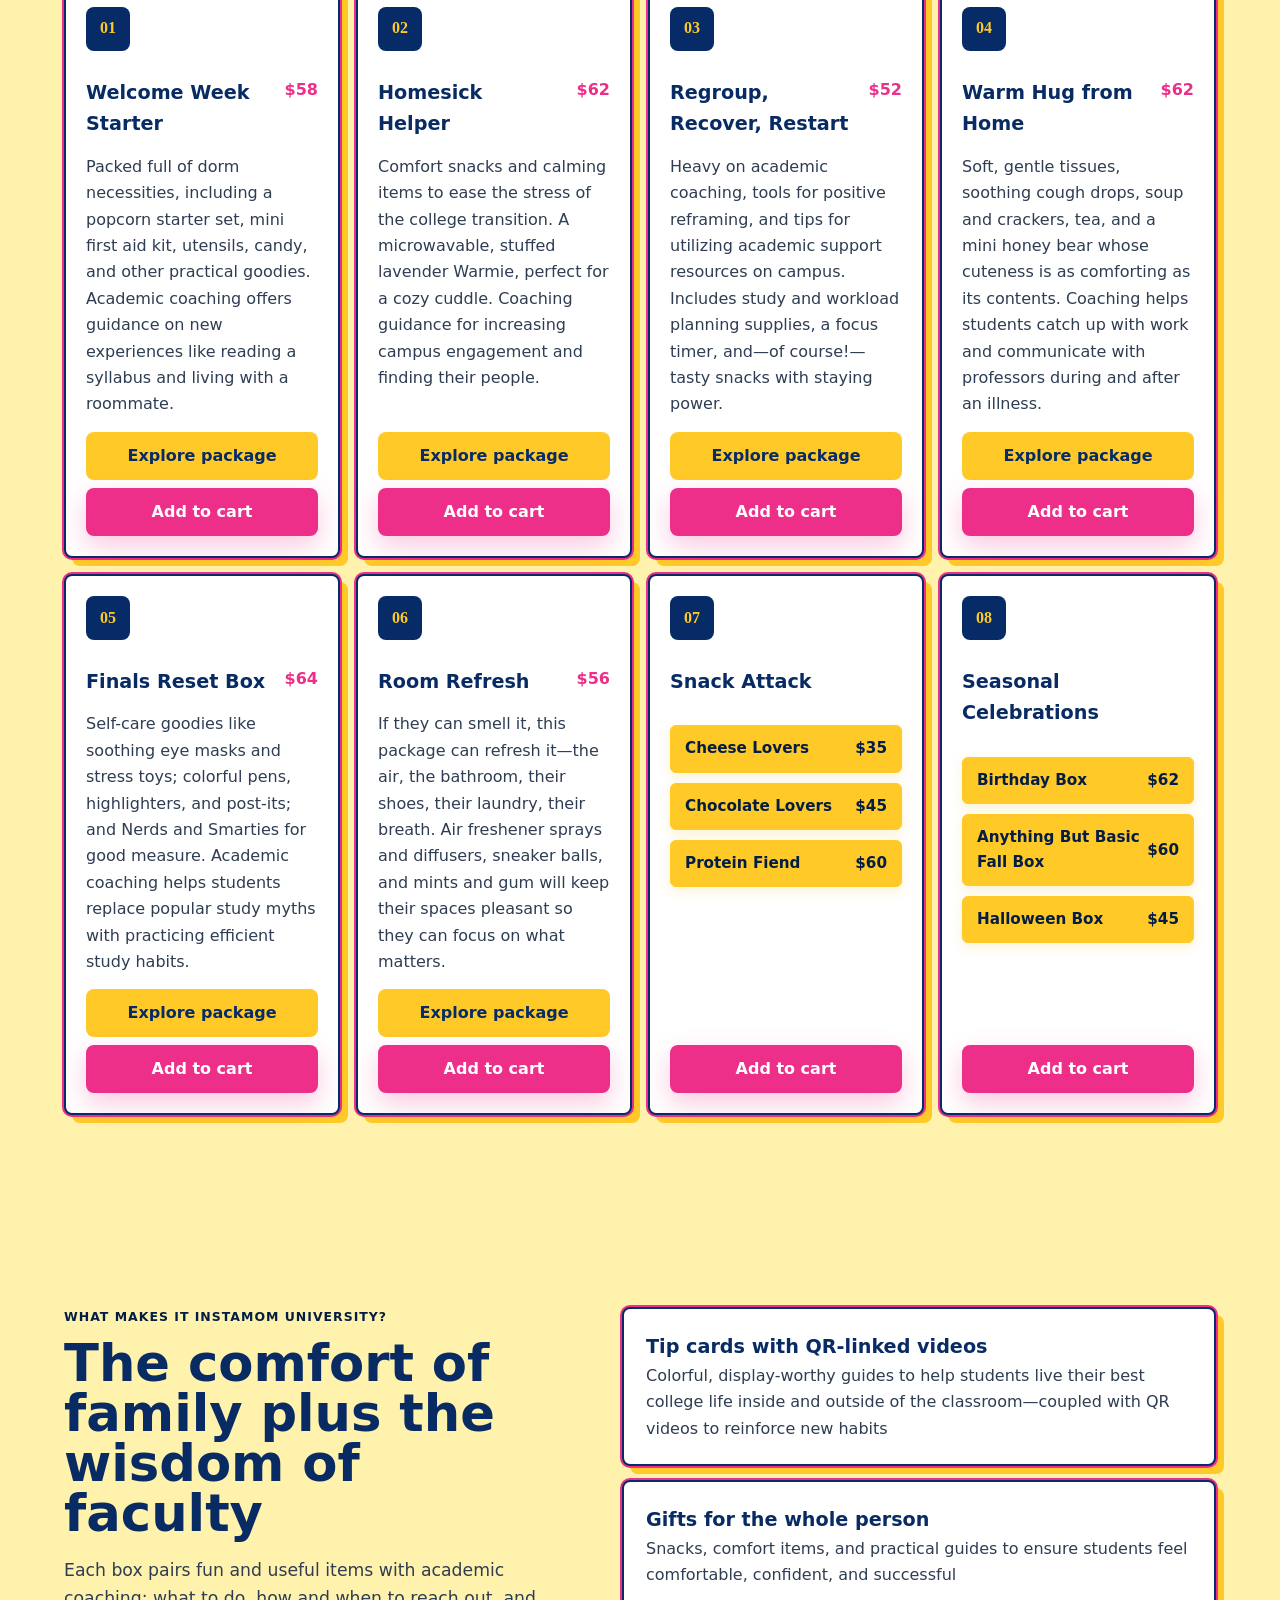
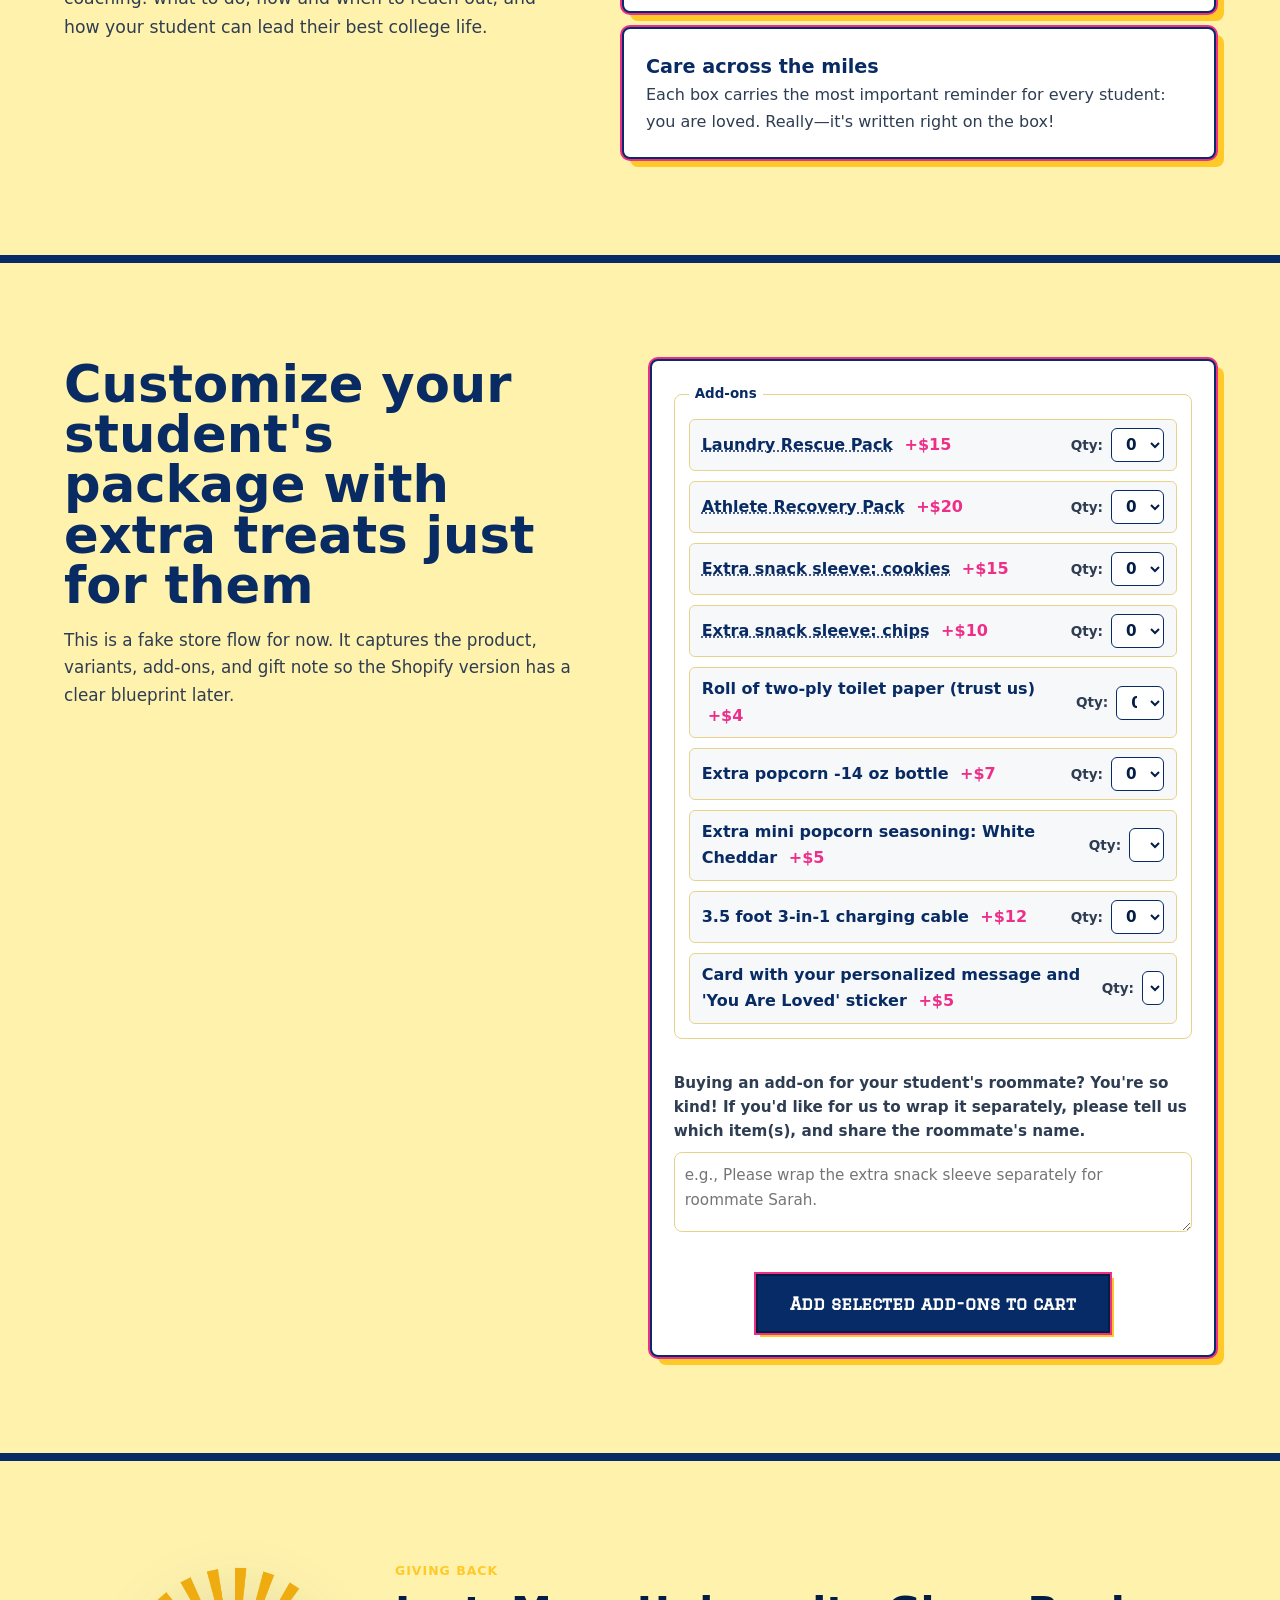
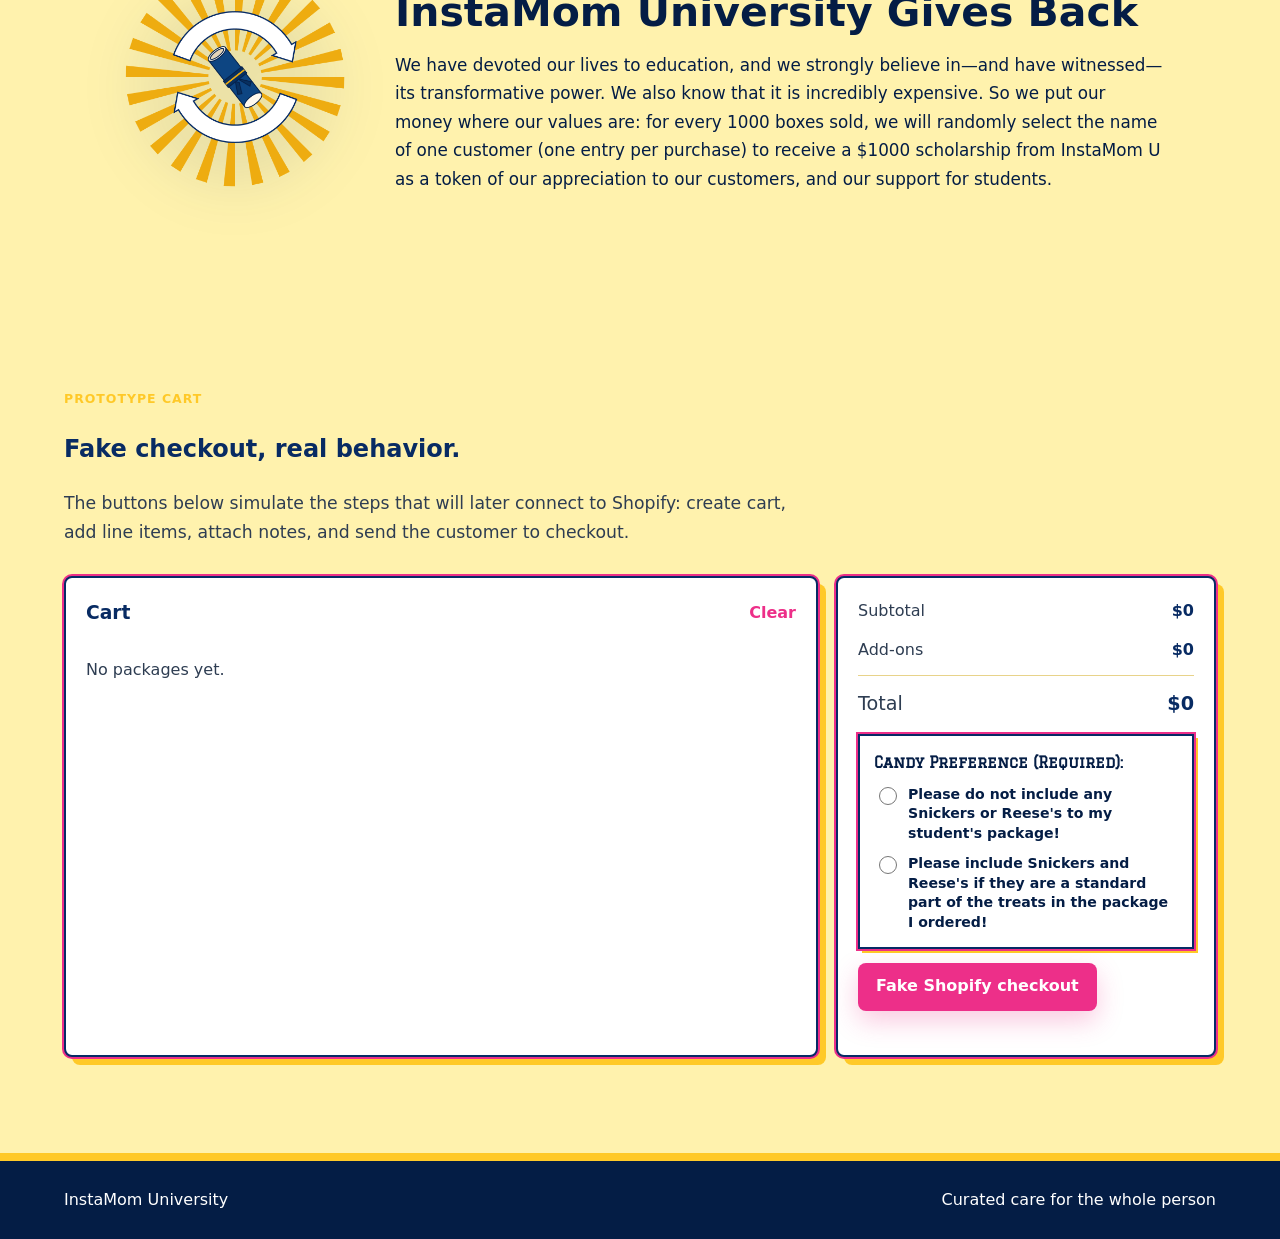
==== commit 102eb022: "Fix candy preference header layout to prevent box border line intersection" ====
--- a/index.html
+++ b/index.html
@@ -398,8 +398,8 @@
               </div>
             </dl>
 
-            <fieldset class="allergy-preference-container" id="allergyPreferenceContainer">
-              <legend class="allergy-legend">Candy Preference (Required):</legend>
+            <div class="allergy-preference-container" id="allergyPreferenceContainer">
+              <div class="allergy-legend">Candy Preference (Required):</div>
               <div class="allergy-choice-wrapper">
                 <label class="allergy-radio-label">
                   <input type="radio" name="allergy_preference" value="no_snickers_reeses" id="noSnickersReeses">
@@ -413,7 +413,7 @@
               <div id="allergyErrorMsg" class="allergy-error-msg">
                 ⚠️ Please select one of the candy options above to proceed to checkout!
               </div>
-            </fieldset>
+            </div>
 
             <button type="button" id="checkoutButton">Fake Shopify checkout</button>
             <p id="checkoutStatus" class="form-status" role="status" aria-live="polite"></p>
--- a/styles.css
+++ b/styles.css
@@ -808,7 +808,7 @@
   font-weight: 800;
   font-size: 0.95rem;
   color: var(--navy-dark);
-  padding: 0 6px;
+  margin-bottom: 10px;
   font-family: 'Graduate', Georgia, serif;
 }
 
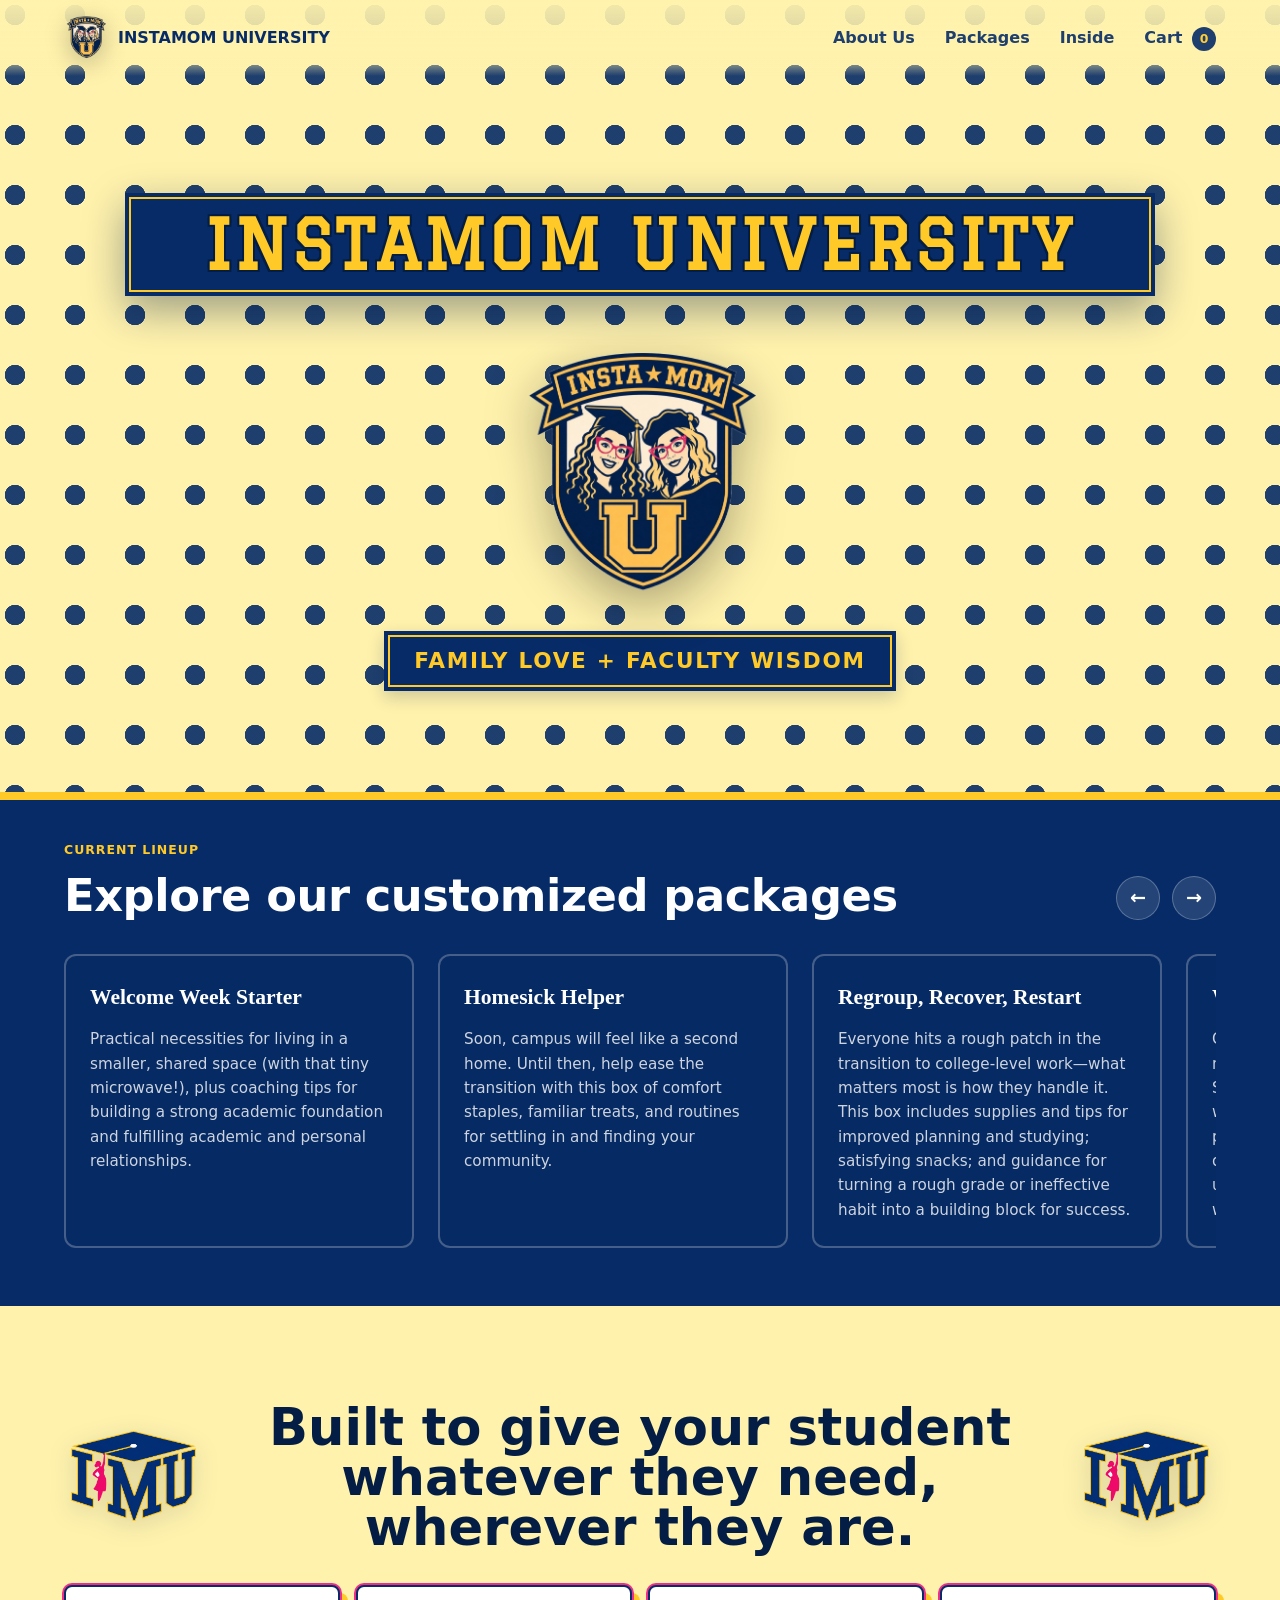
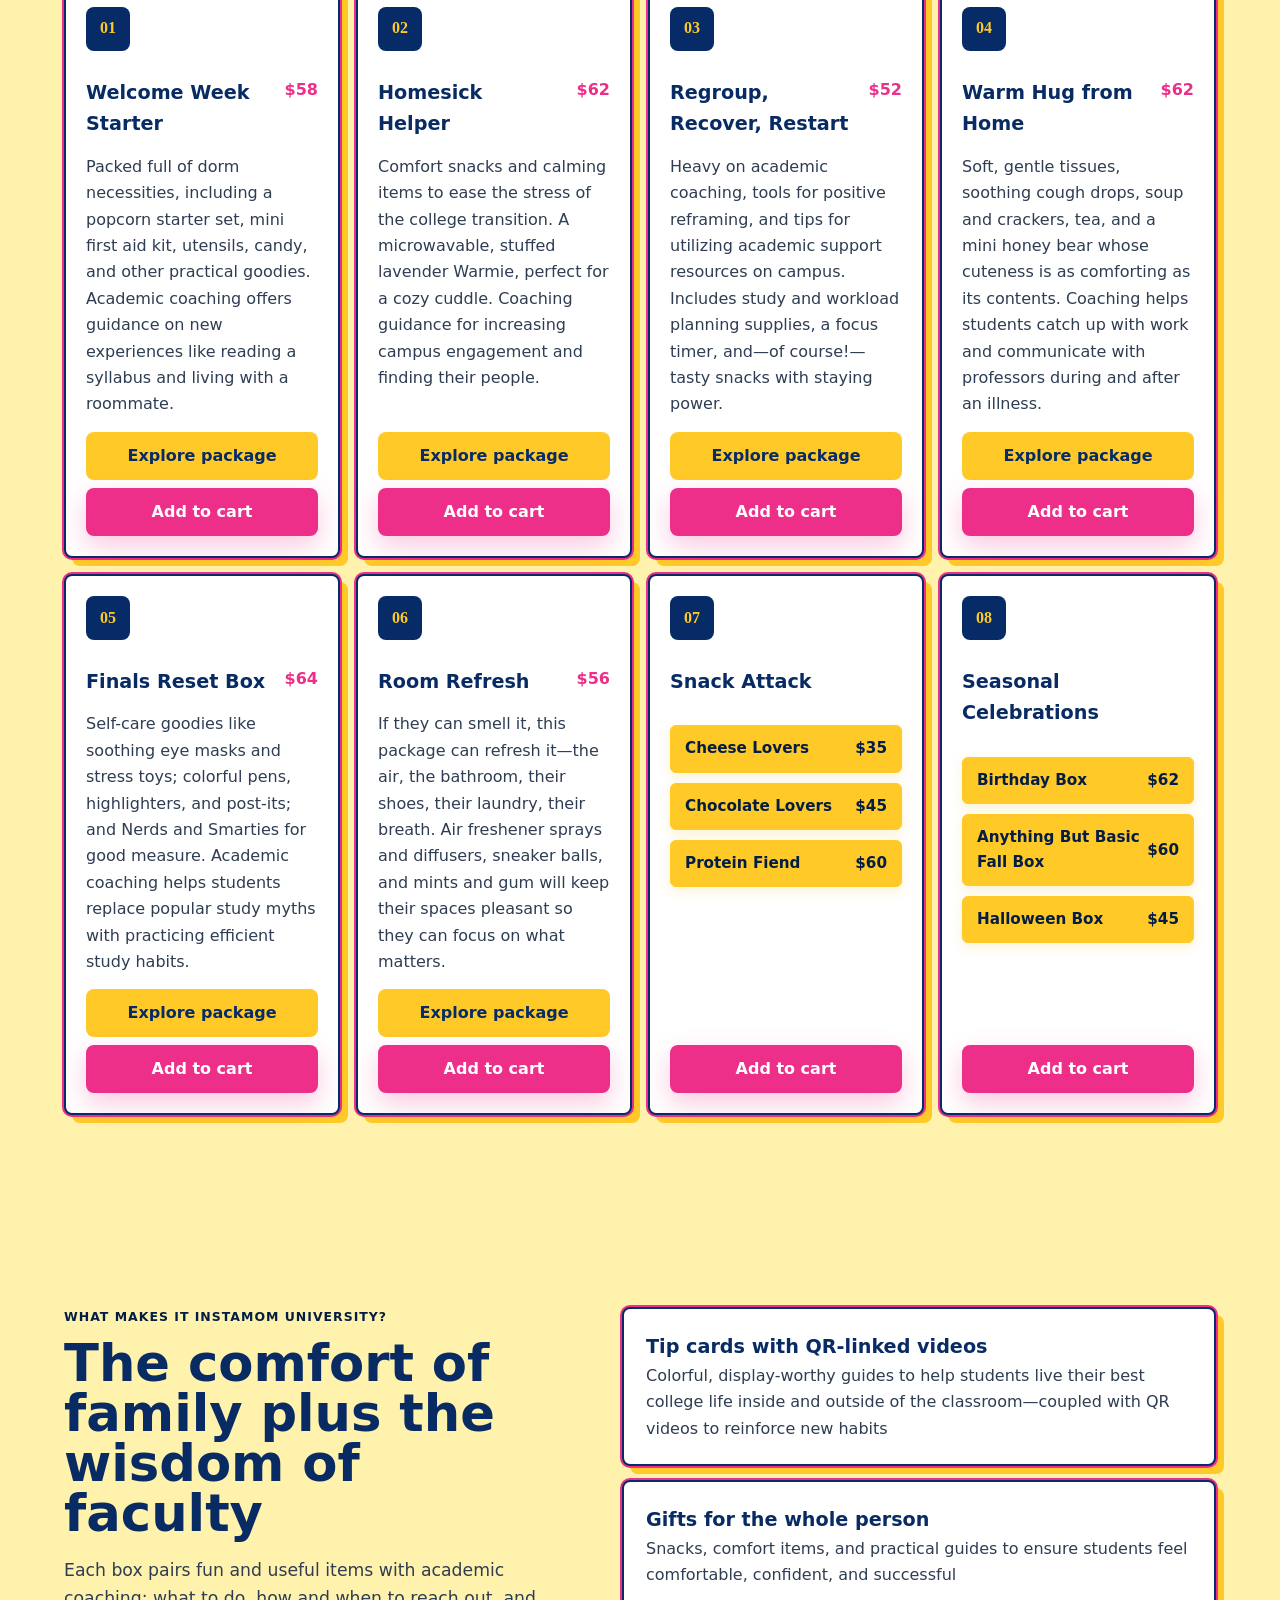
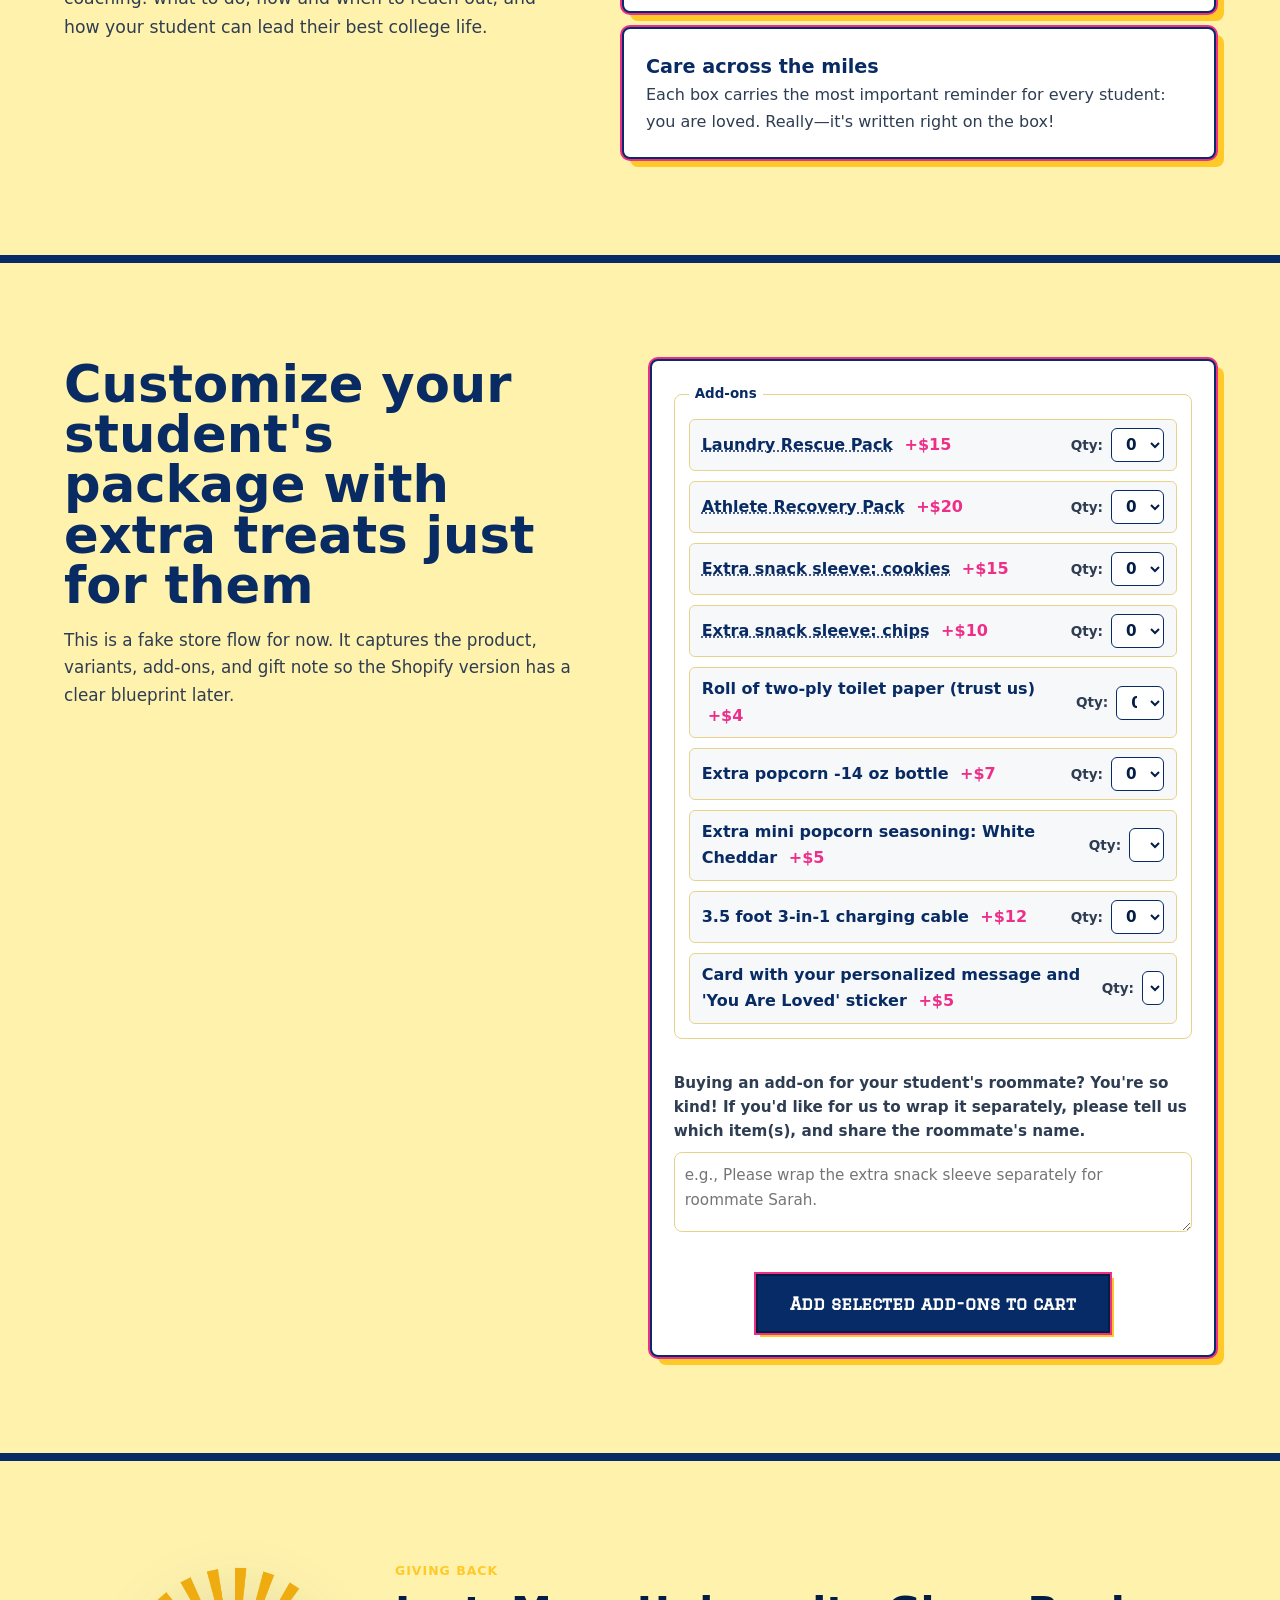
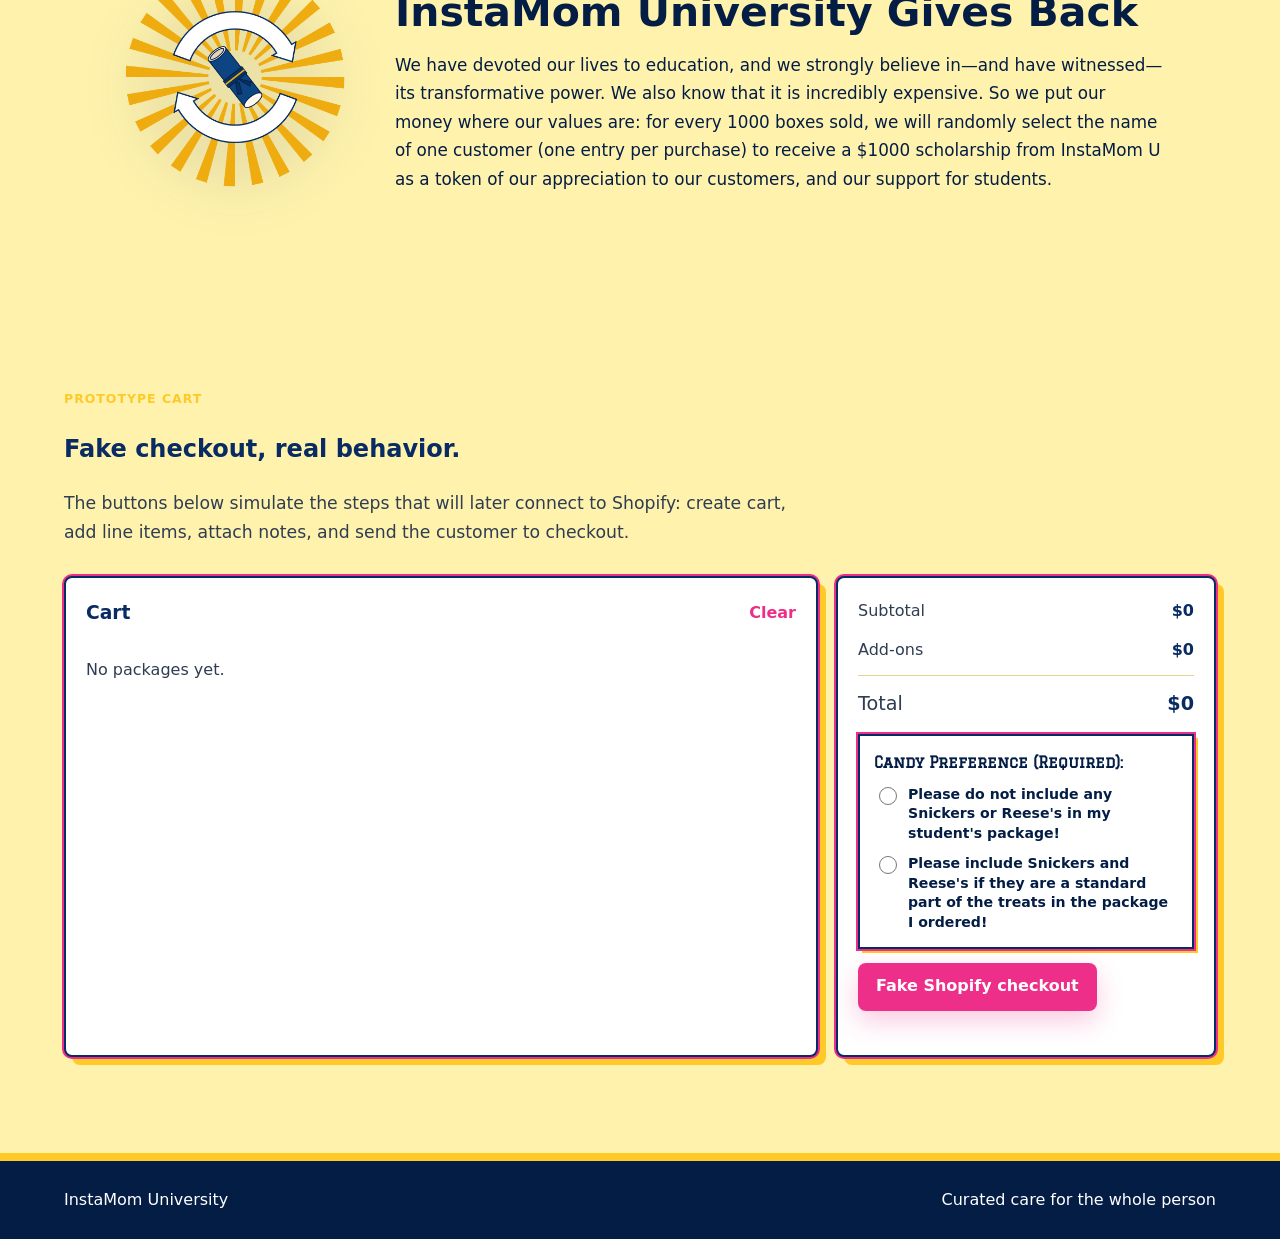
==== commit 5d50bbf1: "Update candy preference option to say 'in my student's package!'" ====
--- a/index.html
+++ b/index.html
@@ -403,7 +403,7 @@
               <div class="allergy-choice-wrapper">
                 <label class="allergy-radio-label">
                   <input type="radio" name="allergy_preference" value="no_snickers_reeses" id="noSnickersReeses">
-                  <span>Please do not include any Snickers or Reese's to my student's package!</span>
+                  <span>Please do not include any Snickers or Reese's in my student's package!</span>
                 </label>
                 <label class="allergy-radio-label">
                   <input type="radio" name="allergy_preference" value="include_snickers_reeses" id="includeSnickersReeses">
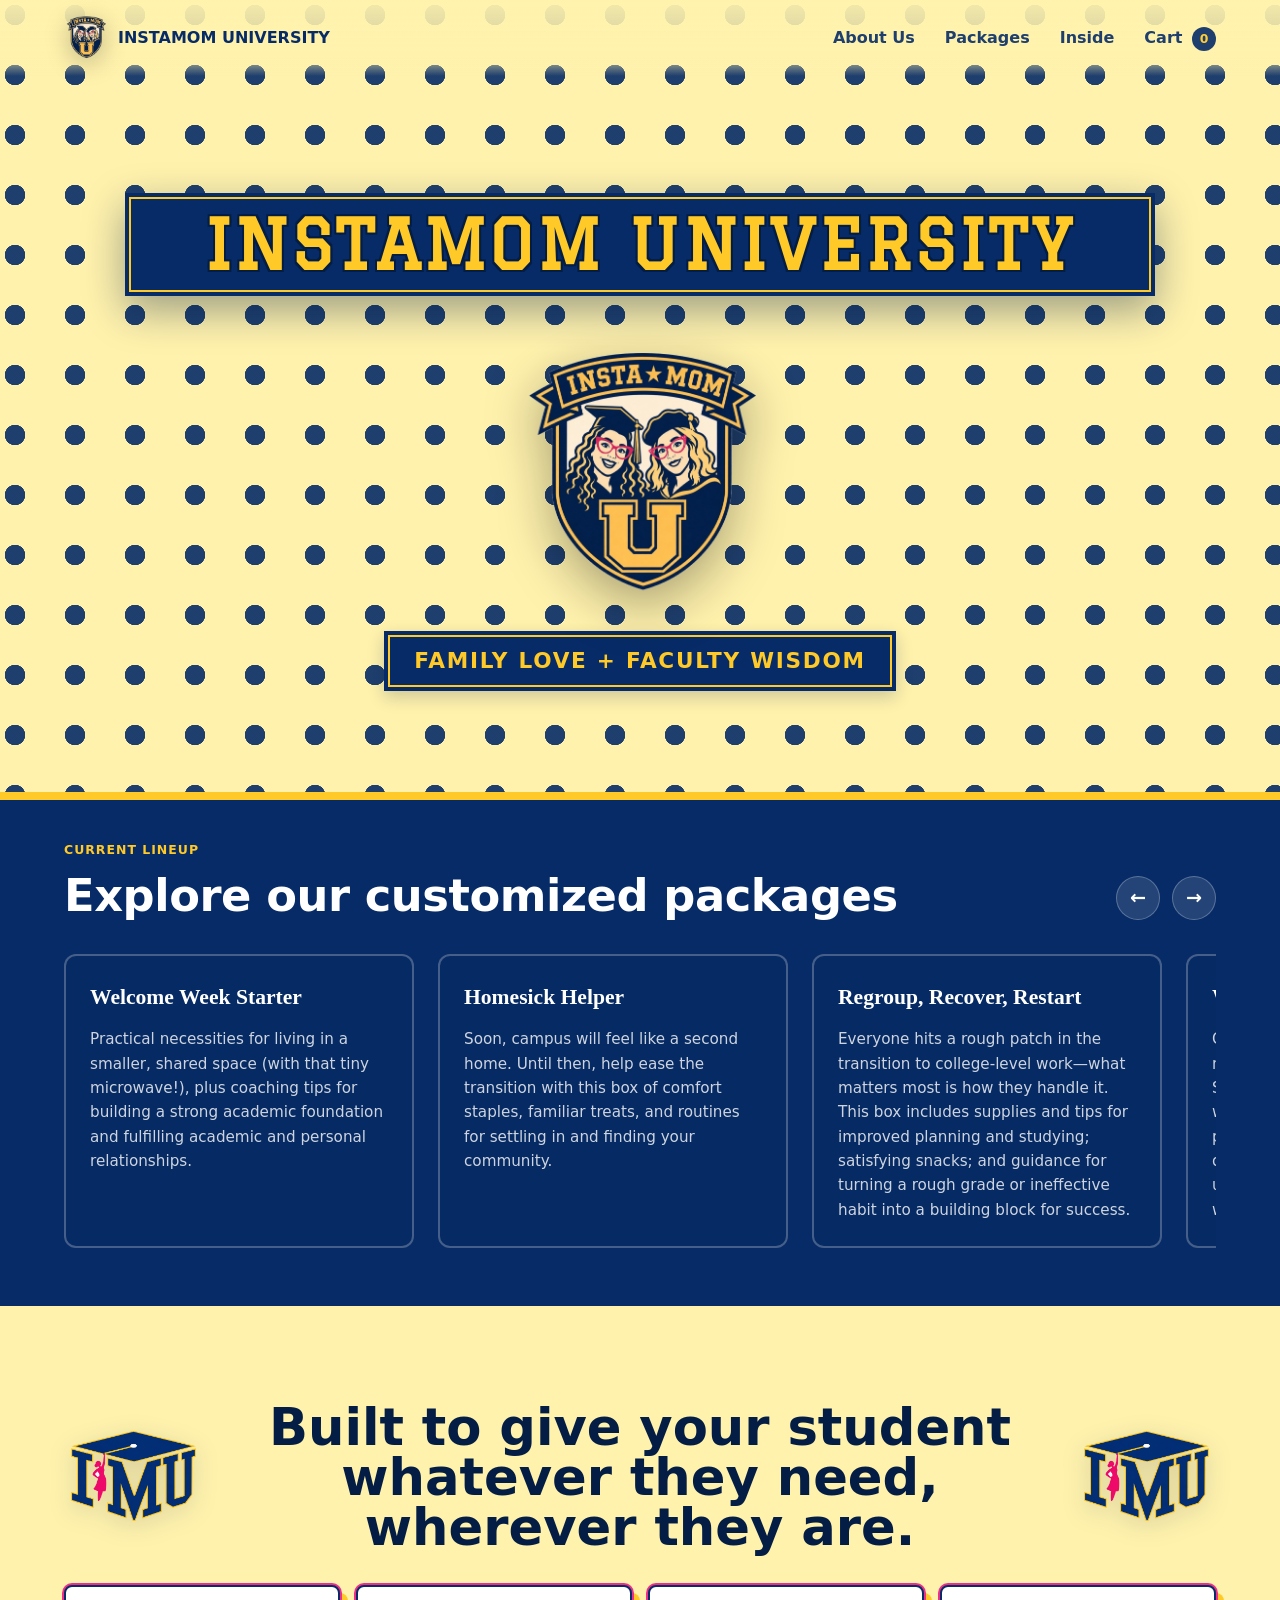
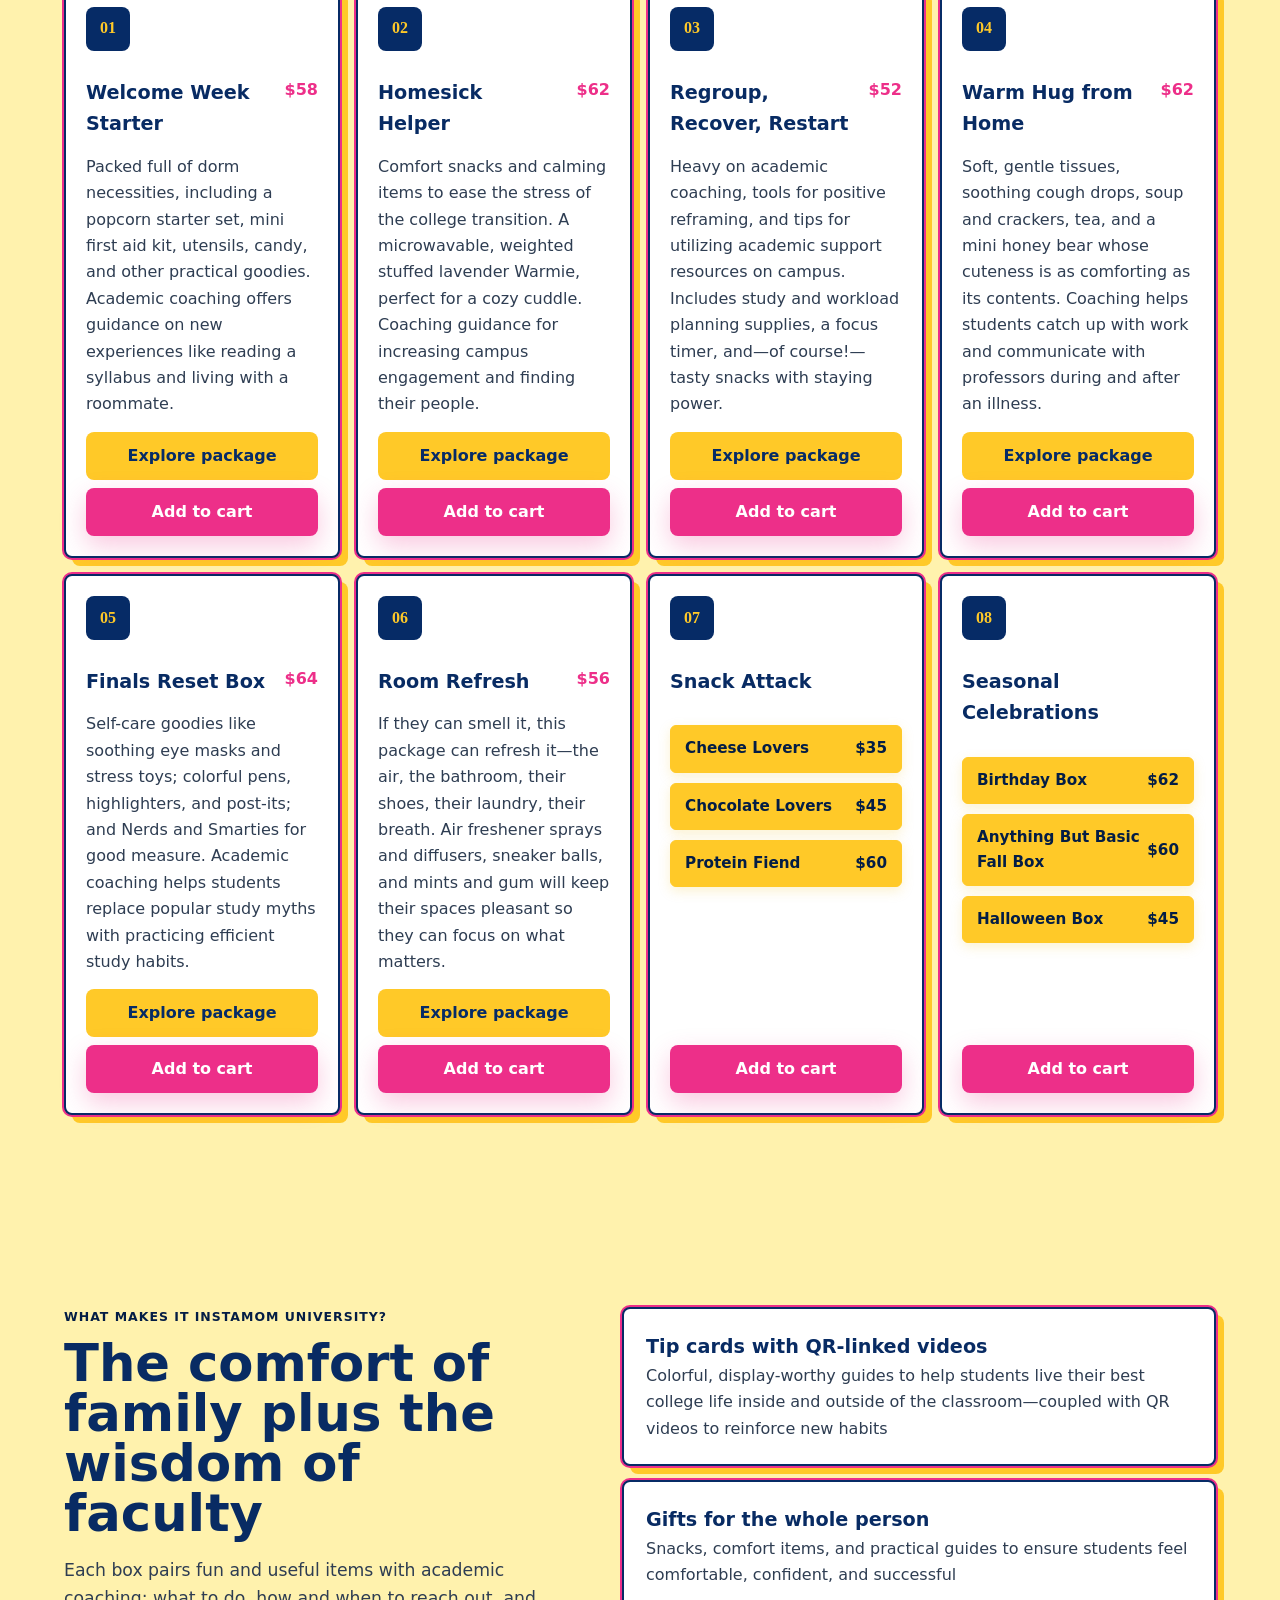
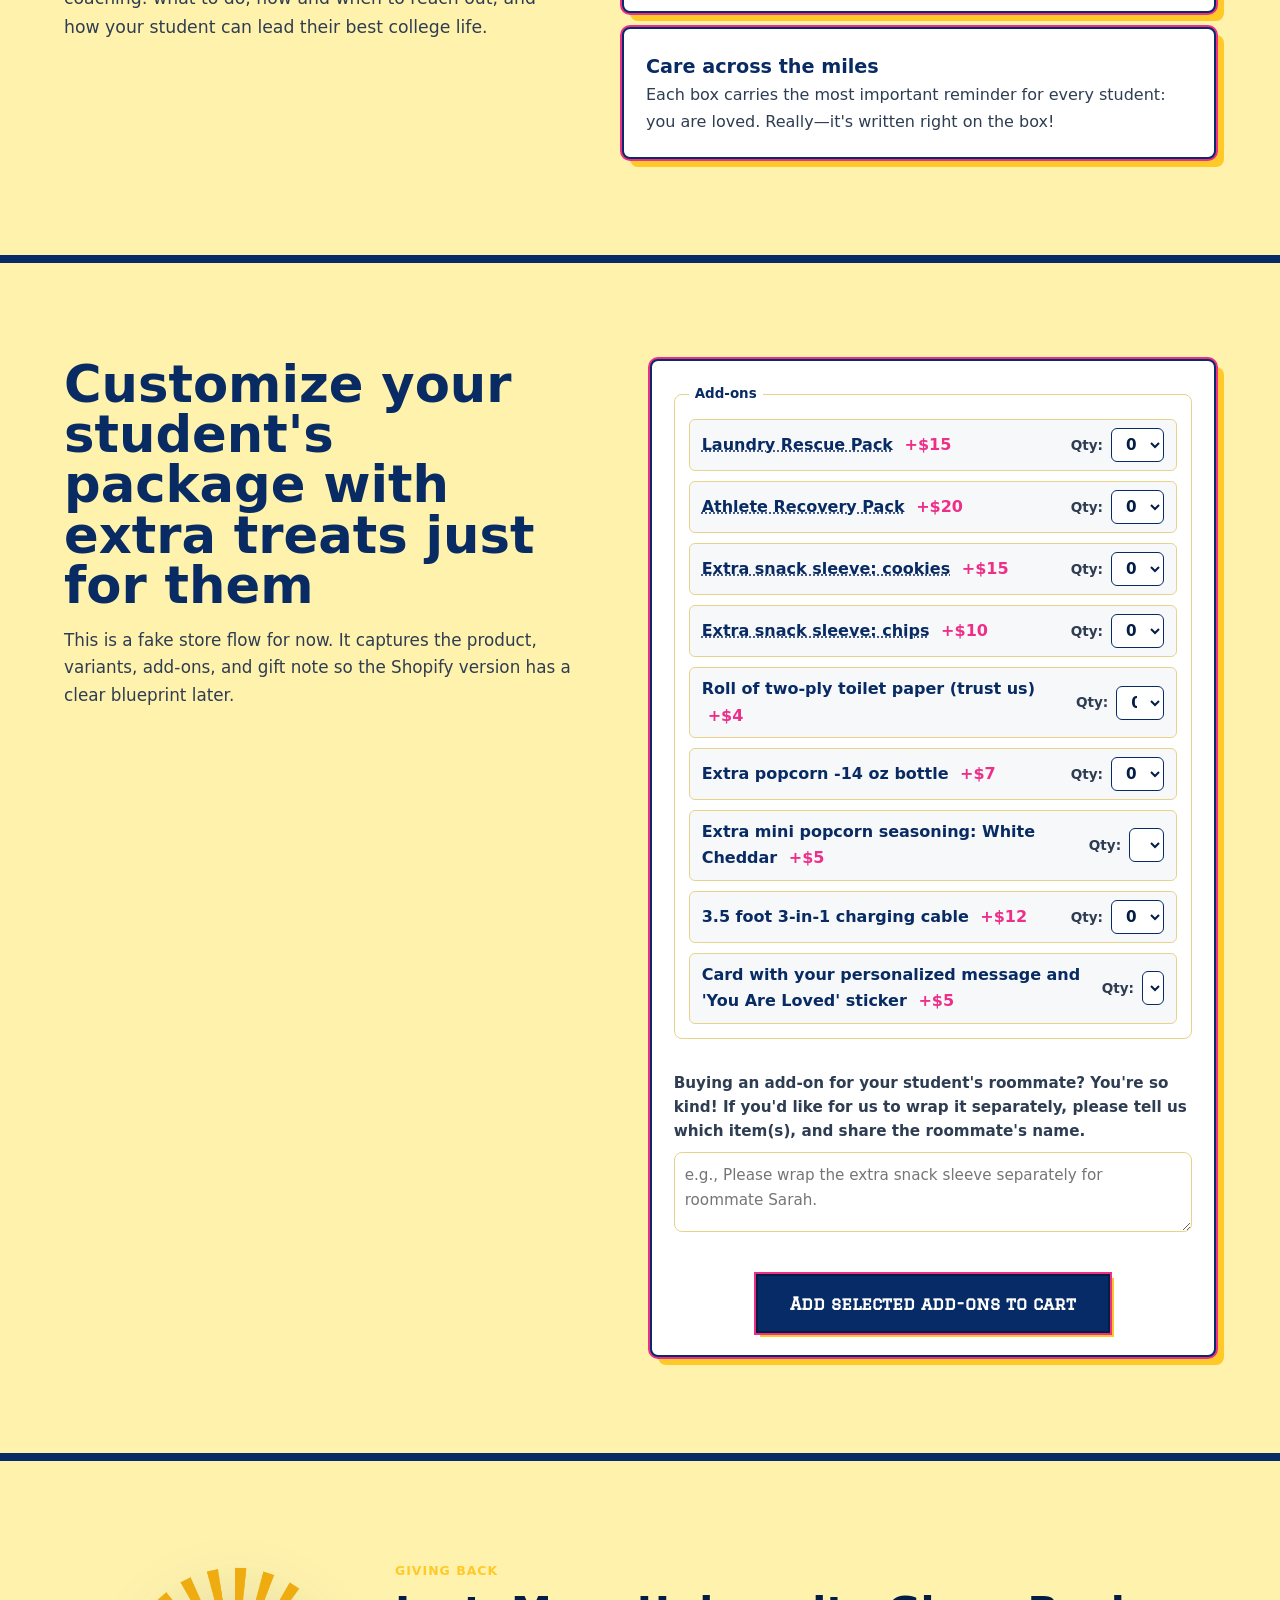
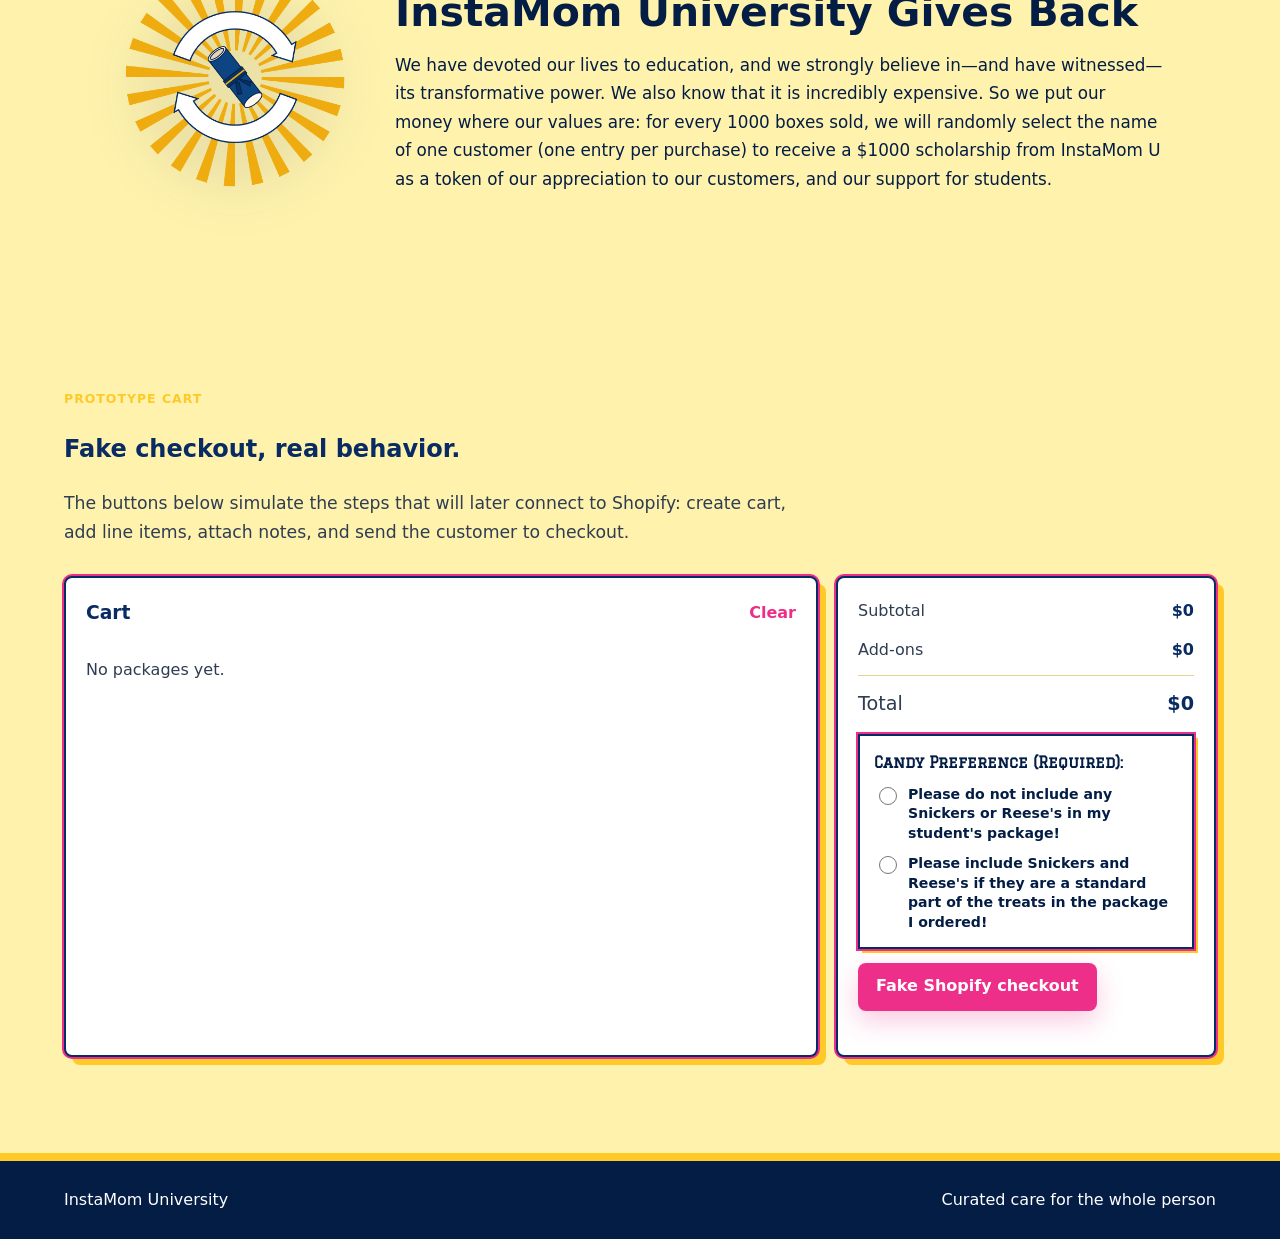
==== commit beb058da: "Update Homesick Helper description to include 'weighted stuffed lavender Warmie'" ====
--- a/index.html
+++ b/index.html
@@ -82,7 +82,7 @@
               <h3>Homesick Helper</h3>
               <p>$62</p>
             </div>
-            <p>Comfort snacks and calming items to ease the stress of the college transition. A microwavable, stuffed lavender Warmie, perfect for a cozy cuddle. Coaching guidance for increasing campus engagement and finding their people.</p>
+            <p>Comfort snacks and calming items to ease the stress of the college transition. A microwavable, weighted stuffed lavender Warmie, perfect for a cozy cuddle. Coaching guidance for increasing campus engagement and finding their people.</p>
             <div class="card-actions">
               <button type="button" class="secondary-button see-details" data-product-id="homesick">Explore package</button>
               <button type="button" class="add-product" data-product-id="homesick">Add to cart</button>
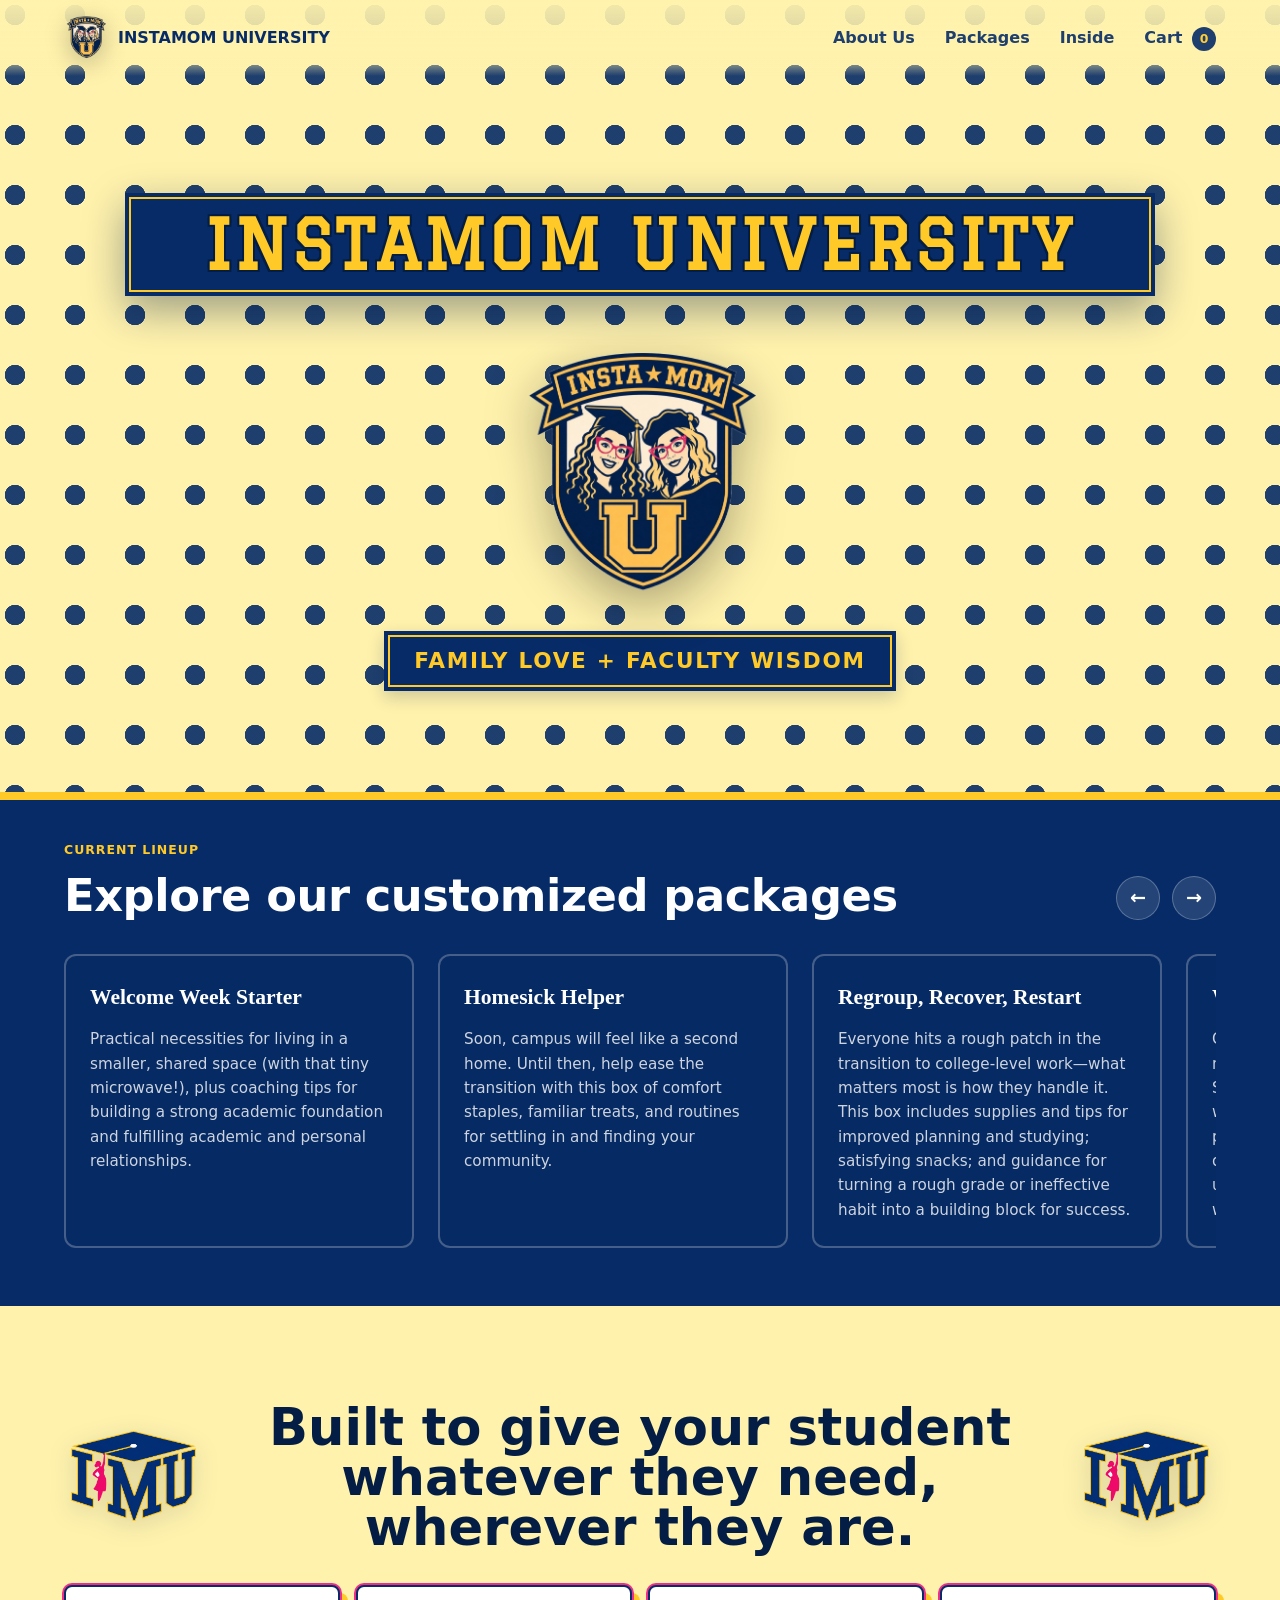
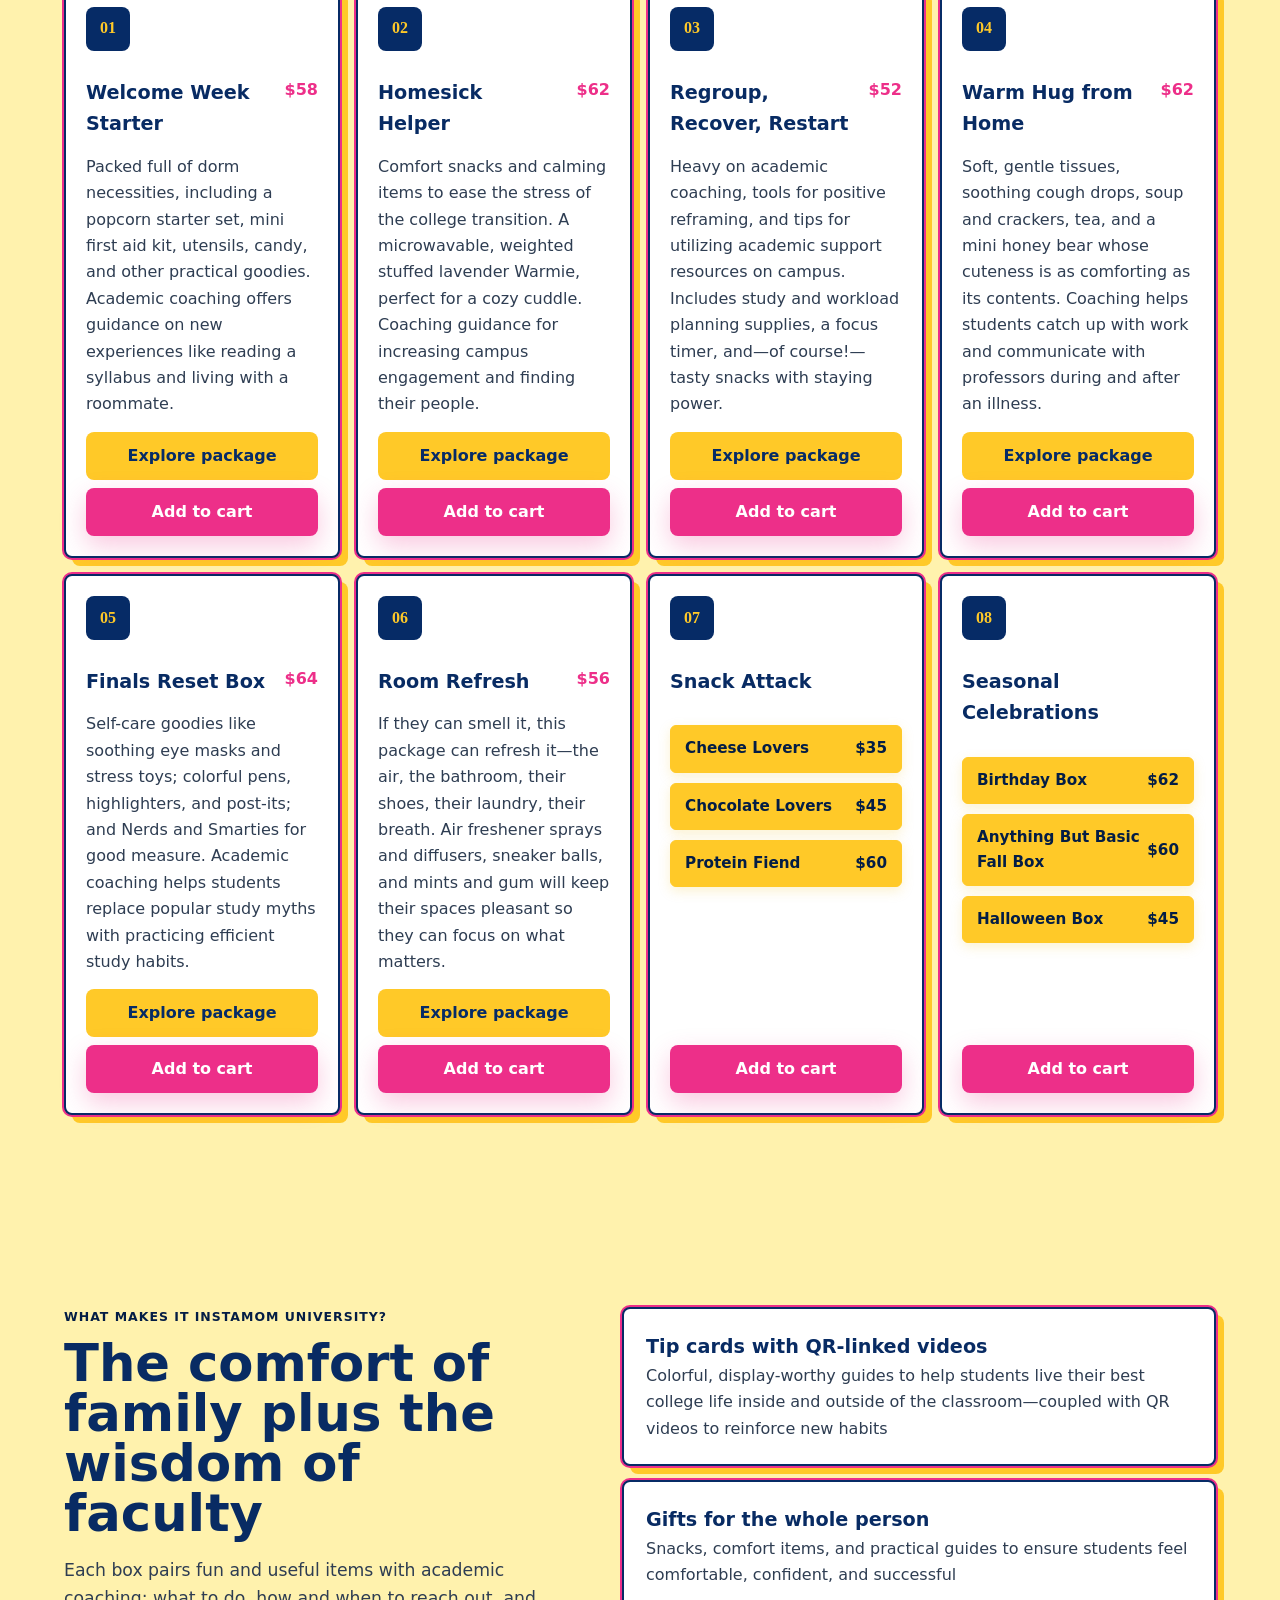
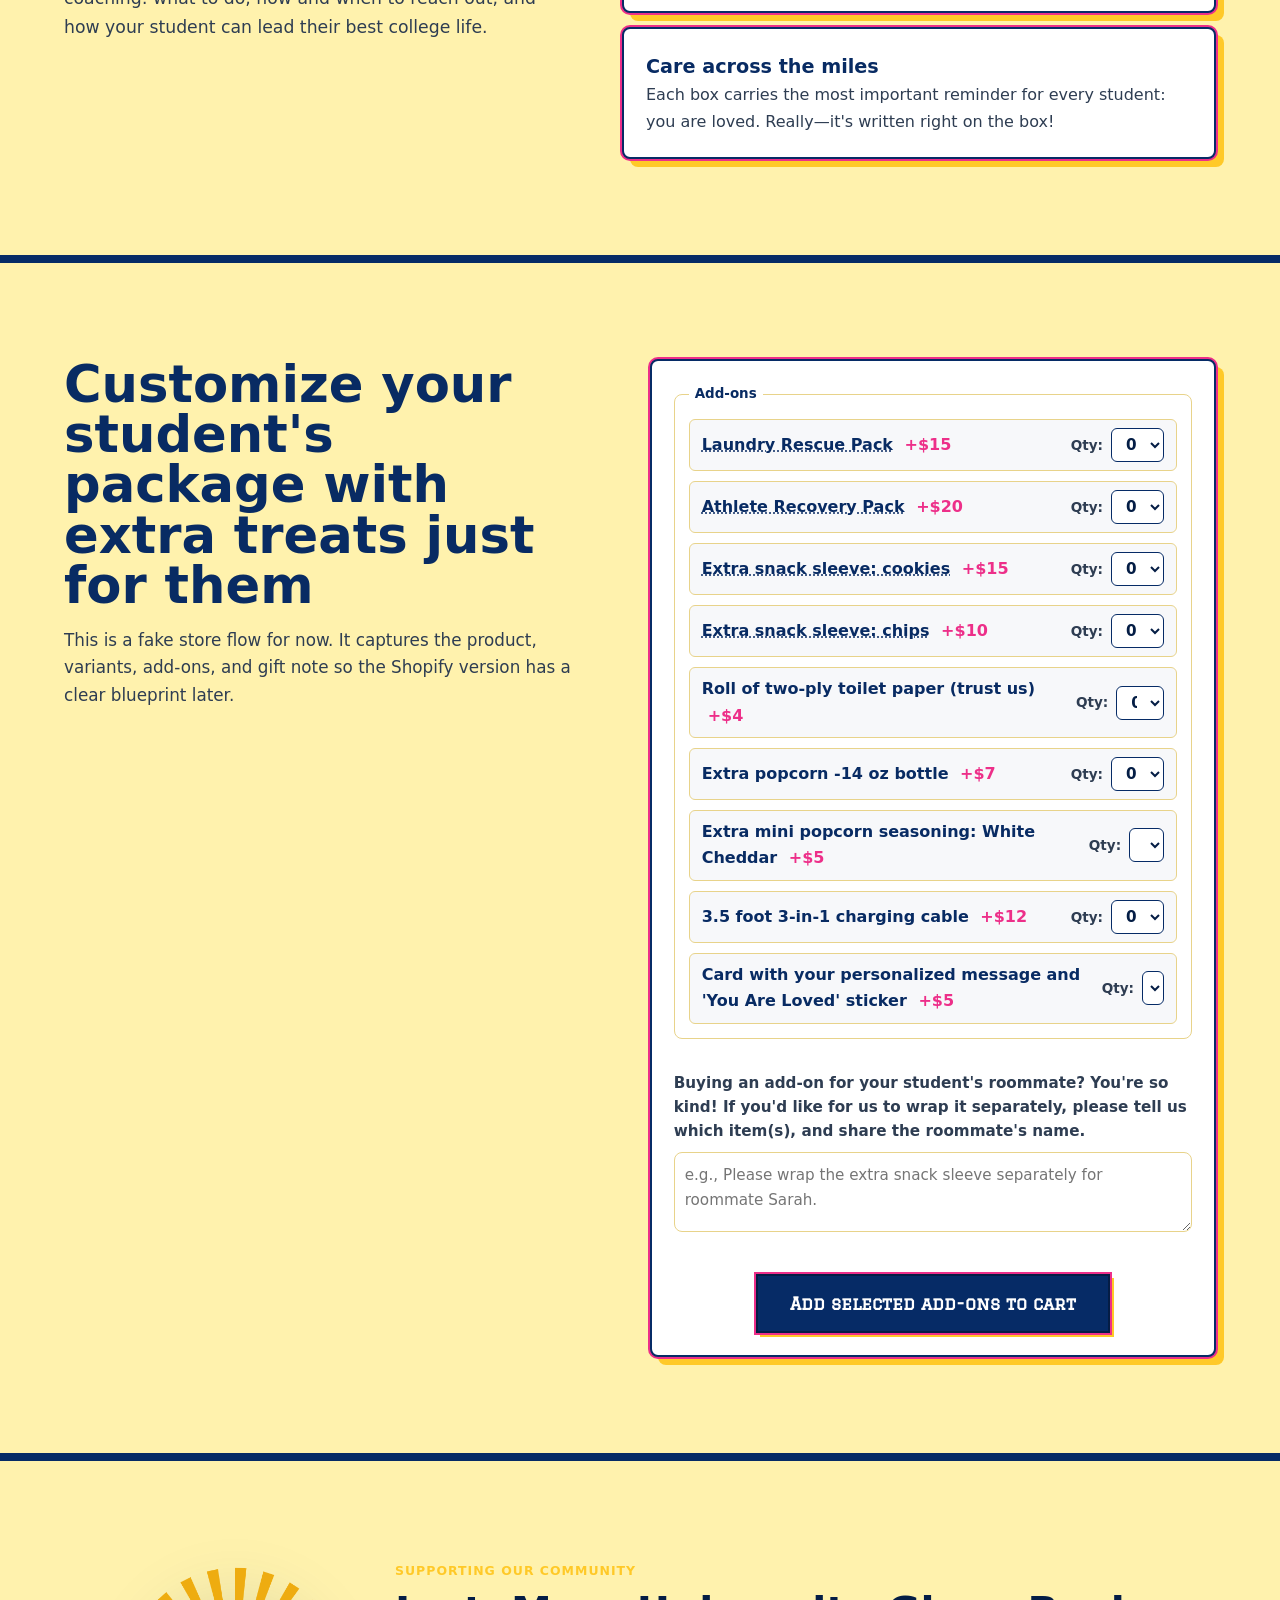
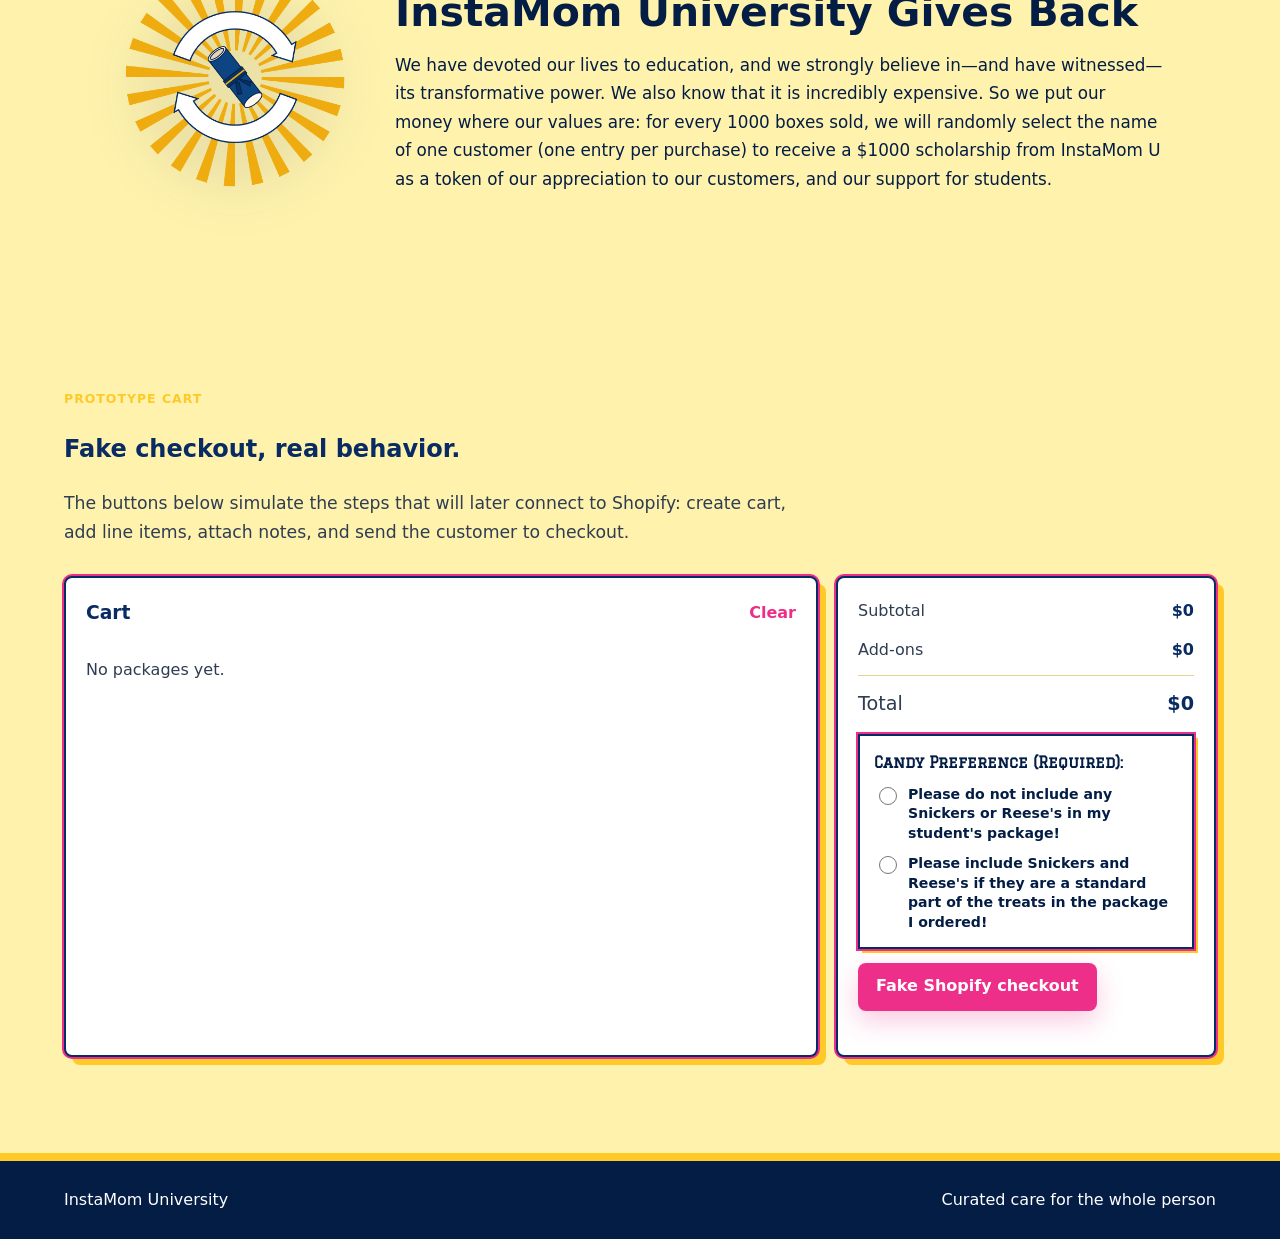
==== commit 93b96bd4: "Update yellow section kicker header from 'Giving Back' to 'Supporting Our Community'" ====
--- a/index.html
+++ b/index.html
@@ -355,7 +355,7 @@
             <img src="assets/imu-diploma-seal.png" alt="InstaMom University Seal" class="gives-back-seal-img">
           </div>
           <div class="gives-back-content-side">
-            <p class="section-kicker">Giving Back</p>
+            <p class="section-kicker">Supporting Our Community</p>
             <h2 class="gives-back-title">InstaMom University Gives Back</h2>
             <p class="gives-back-text">
               We have devoted our lives to education, and we strongly believe in—and have witnessed—its transformative power. We also know that it is incredibly expensive. So we put our money where our values are: for every 1000 boxes sold, we will randomly select the name of one customer (one entry per purchase) to receive a $1000 scholarship from InstaMom U as a token of our appreciation to our customers, and our support for students.
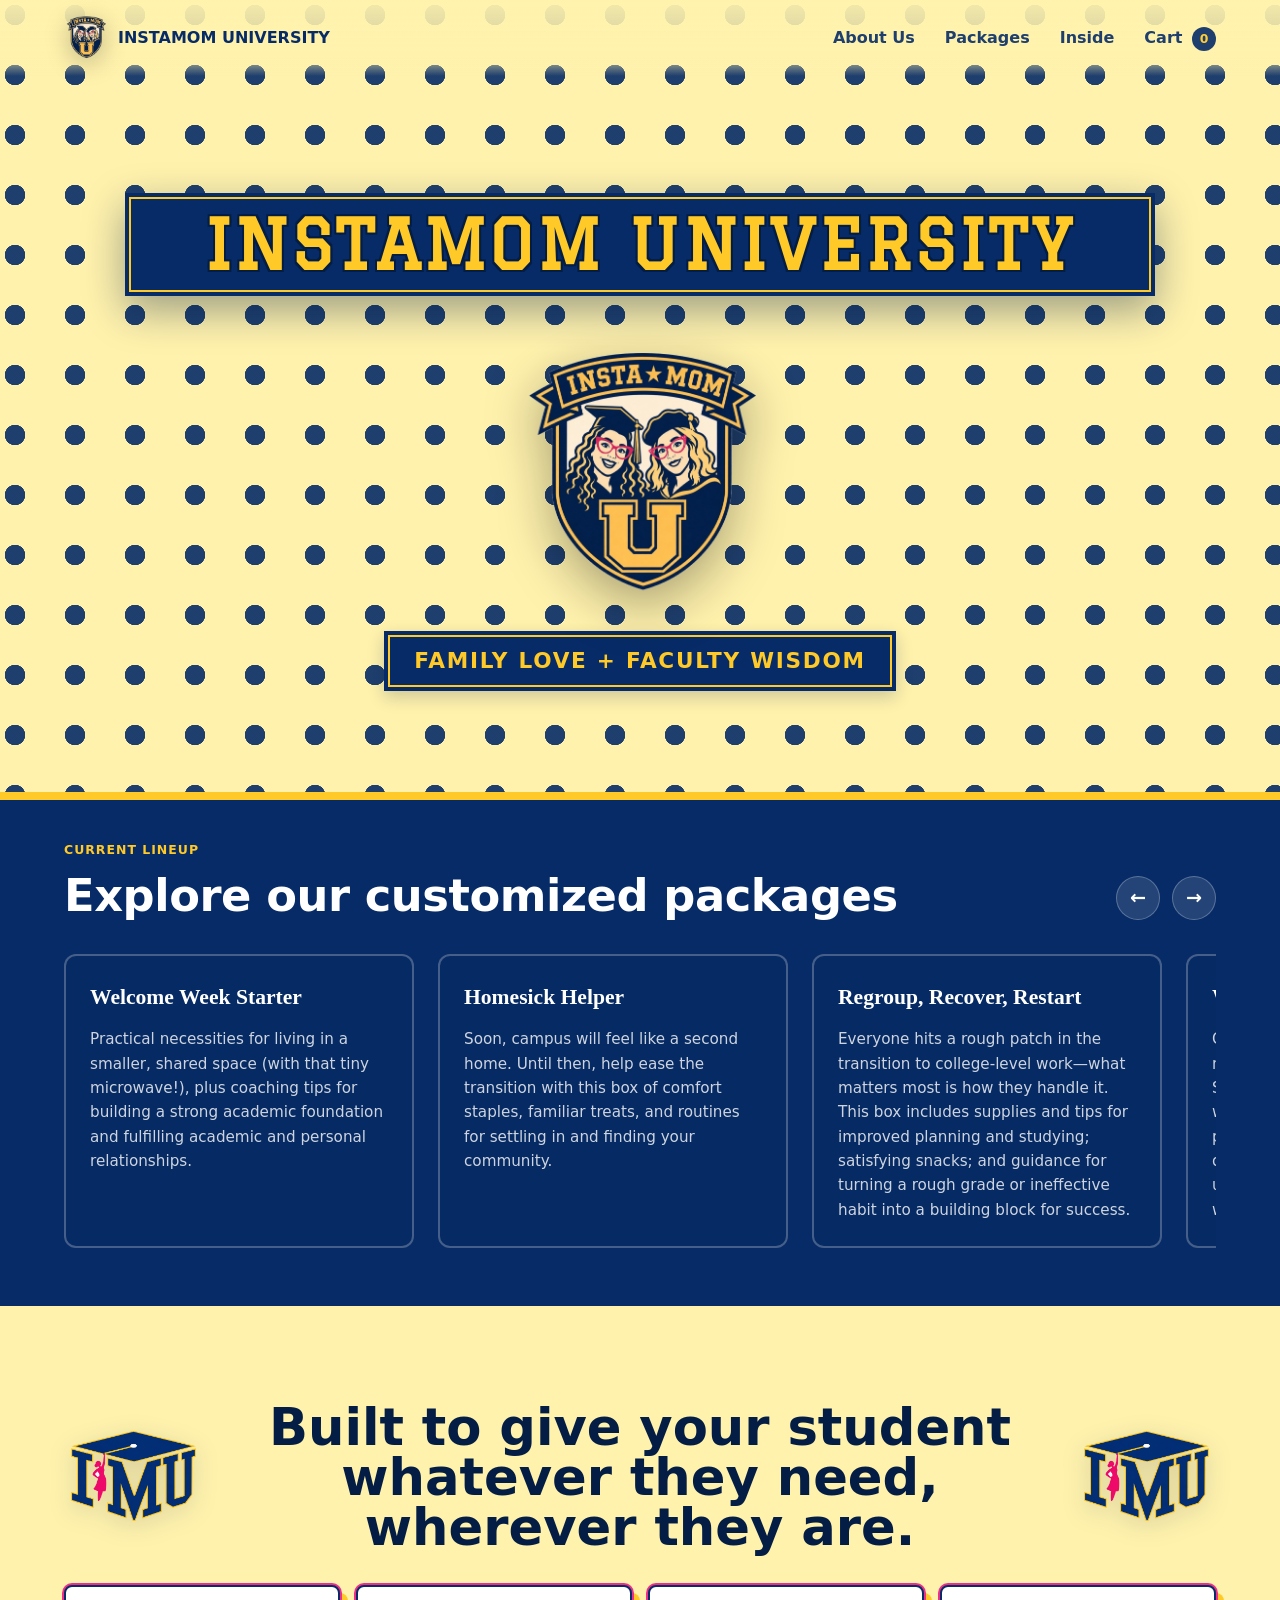
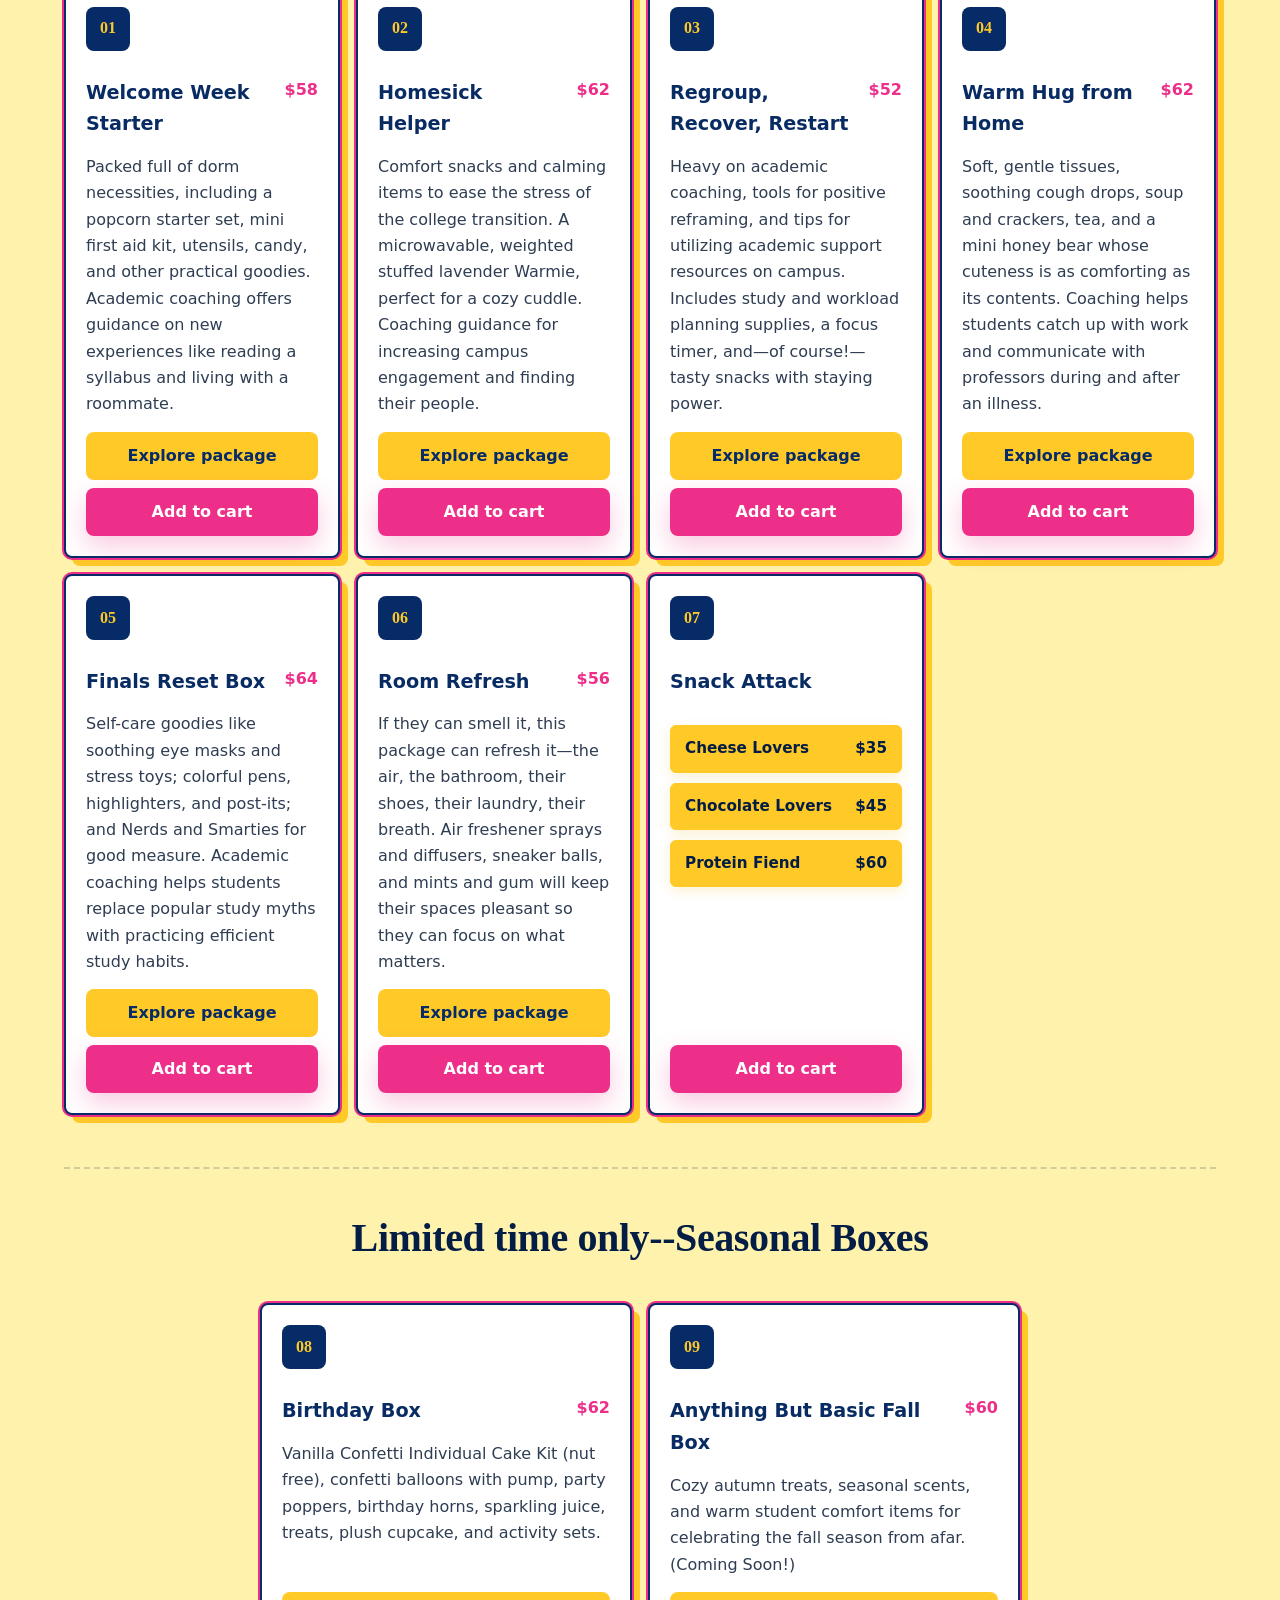
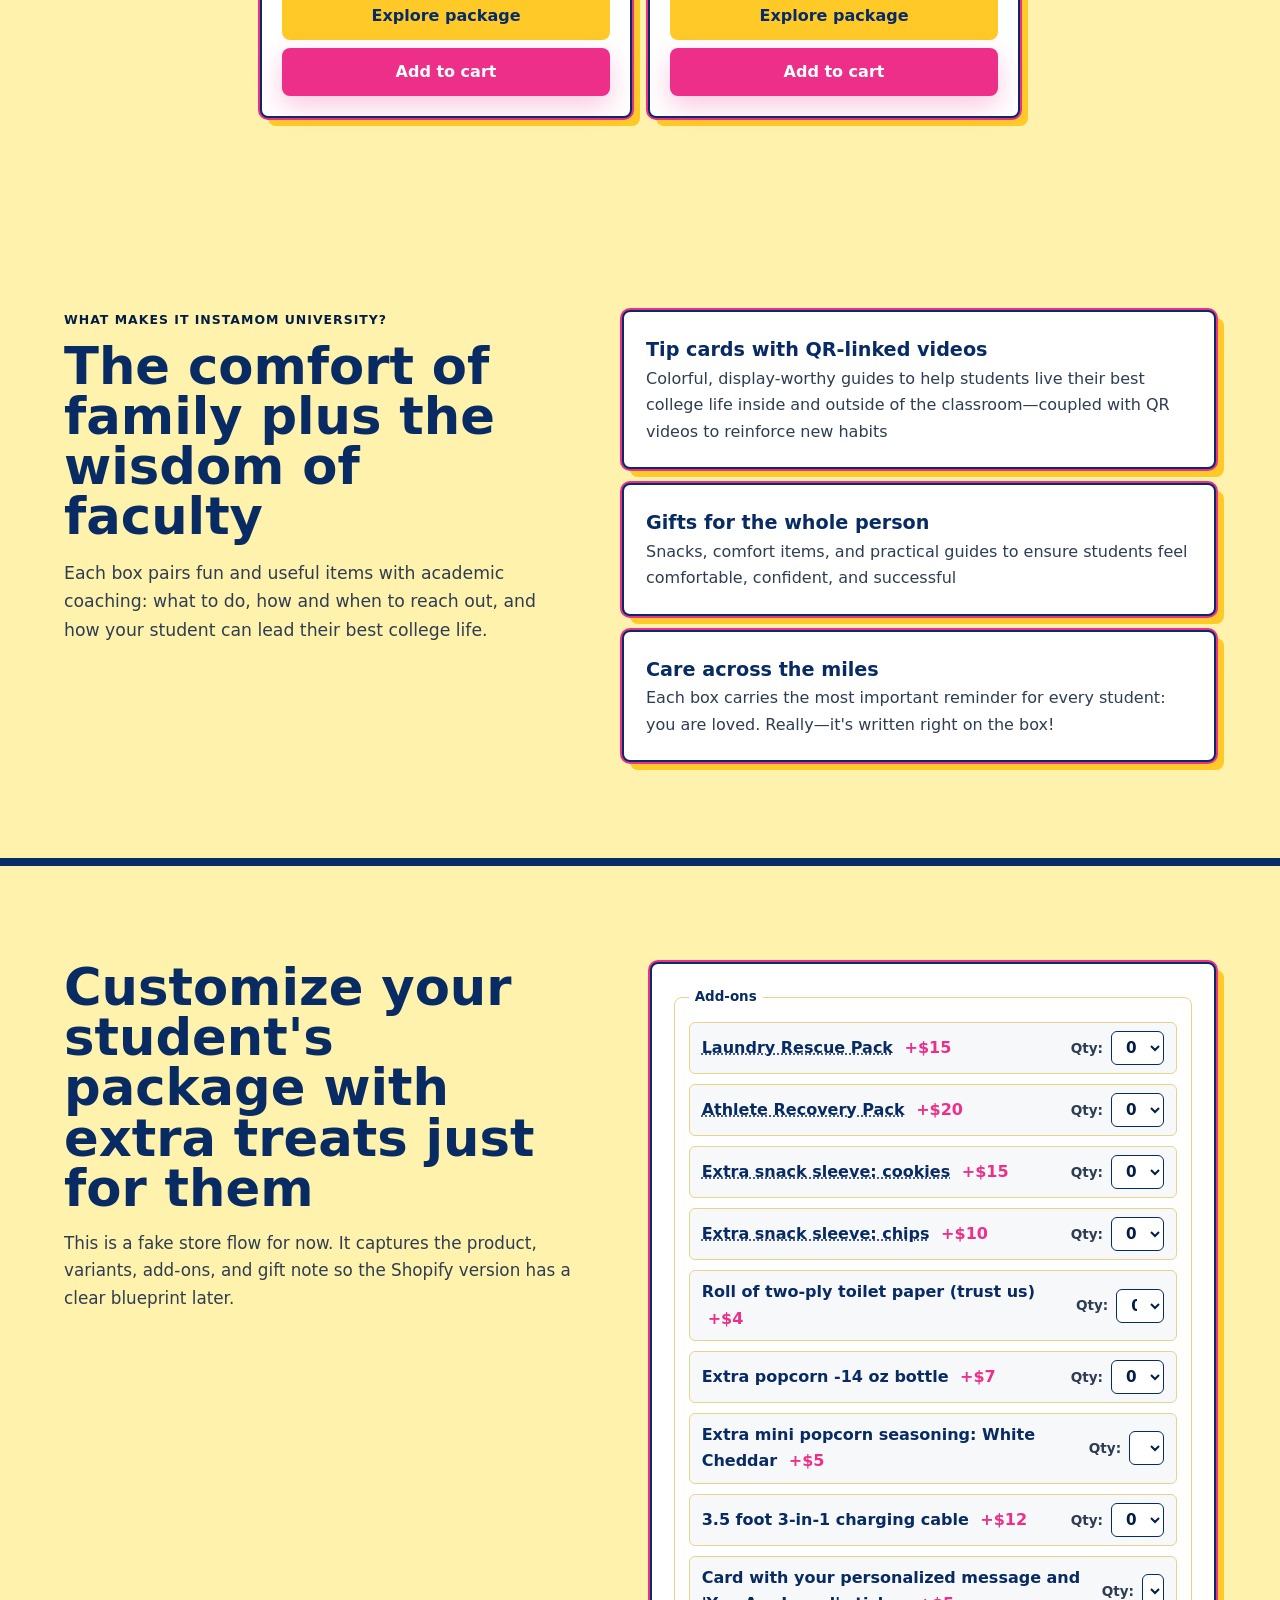
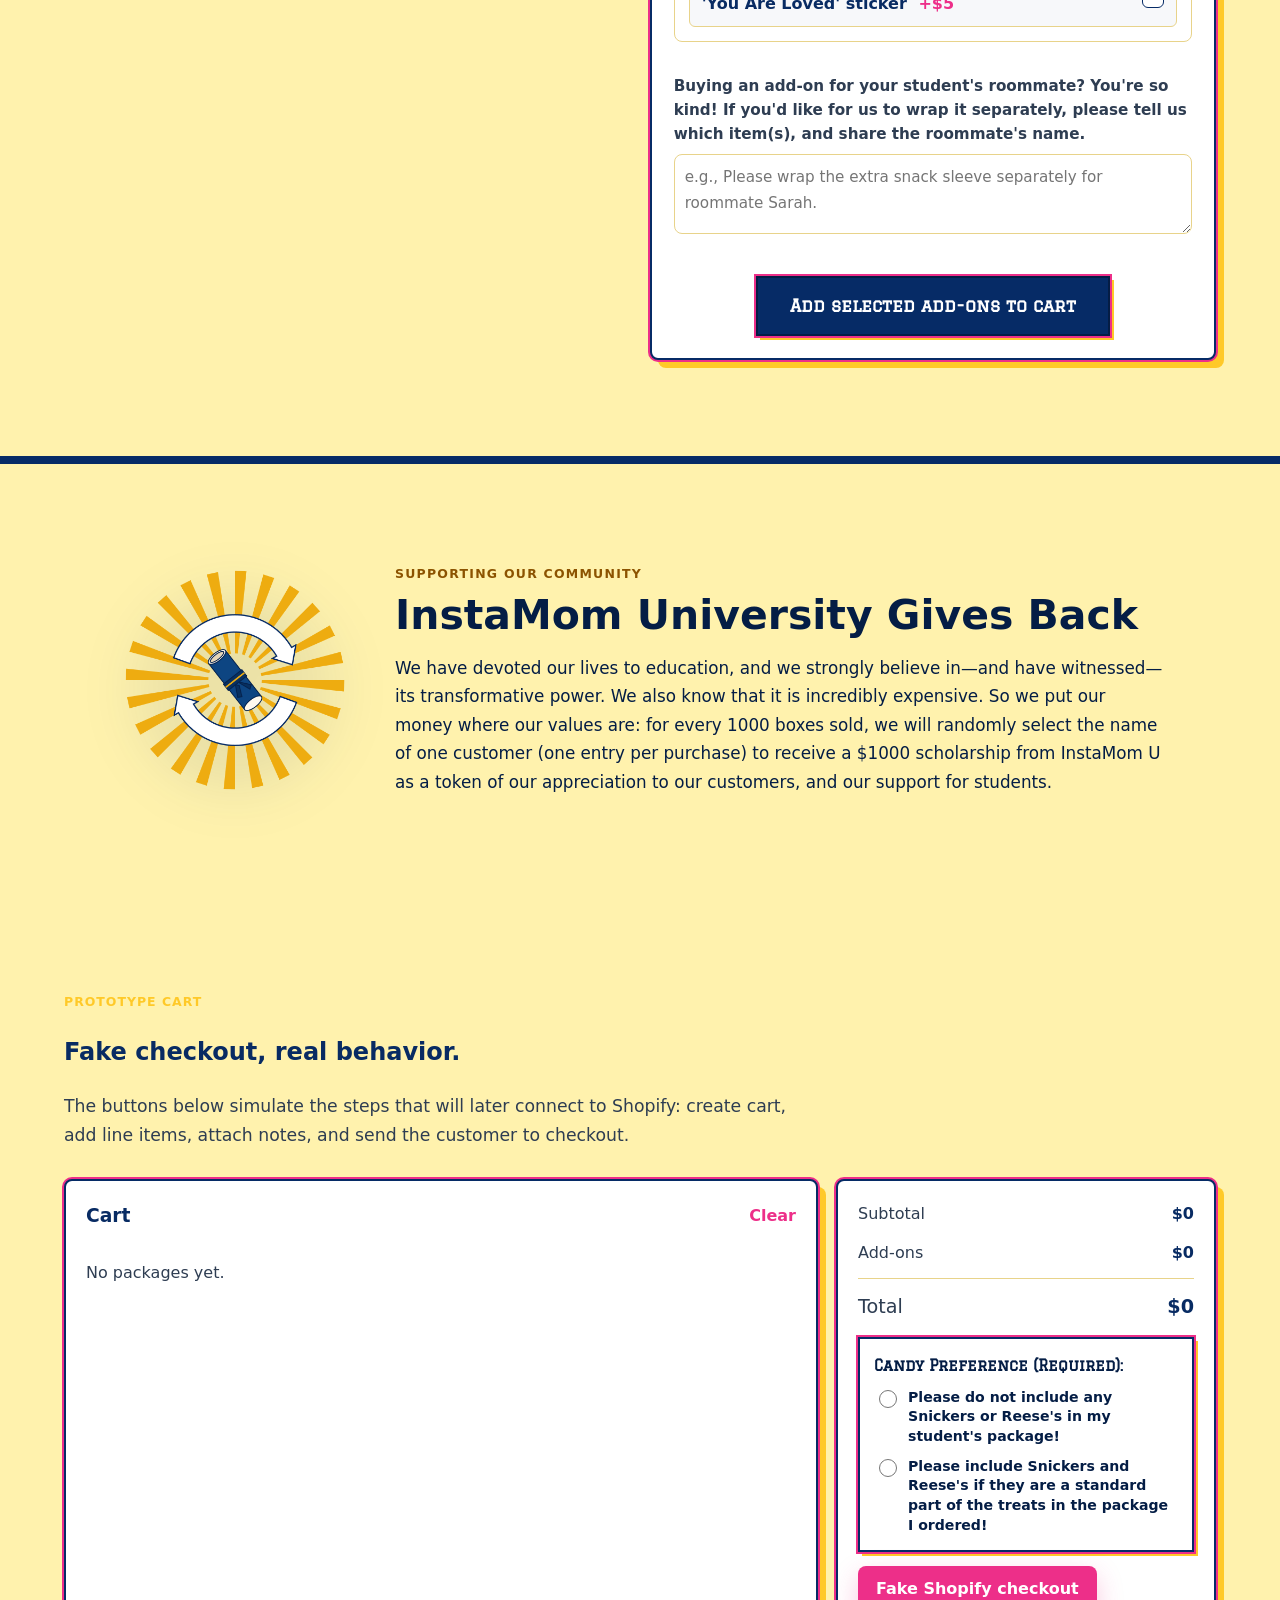
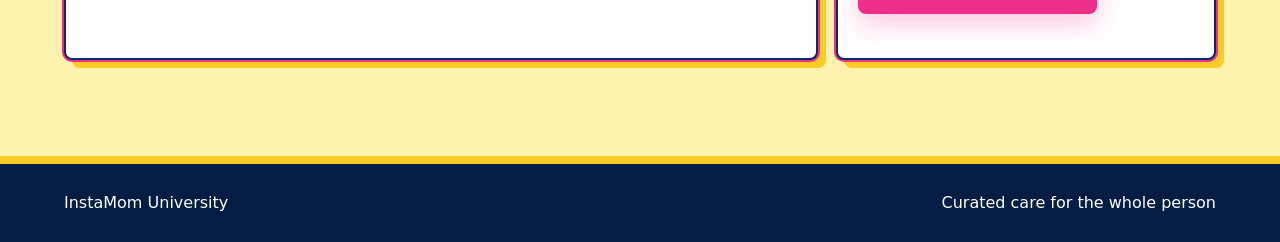
==== commit b1387953: "Remove Seasonal Celebrations combined card and add Limited Time Seasonal Boxes section" ====
--- a/index.html
+++ b/index.html
@@ -150,20 +150,38 @@
               <button type="button" class="add-product" data-product-id="snack">Add to cart</button>
             </div>
           </article>
-          <article class="package-card" data-product-id="seasonal">
-            <span class="icon" aria-hidden="true">08</span>
-            <div class="card-title-row">
-              <h3>Seasonal Celebrations</h3>
-            </div>
-            <div class="seasonal-subcategories">
-              <button type="button" class="seasonal-sub-btn" data-sub-id="seasonal_birthday">Birthday Box <span>$62</span></button>
-              <button type="button" class="seasonal-sub-btn" data-sub-id="seasonal_fall">Anything But Basic Fall Box <span>$60</span></button>
-              <button type="button" class="seasonal-sub-btn" data-sub-id="seasonal_halloween">Halloween Box <span>$45</span></button>
-            </div>
-            <div class="card-actions">
-              <button type="button" class="add-product" data-product-id="seasonal">Add to cart</button>
-            </div>
-          </article>
+        </div>
+
+        <div class="seasonal-packages-section" id="seasonal-boxes">
+          <div class="seasonal-header-row">
+            <h3 class="seasonal-headline">Limited time only--Seasonal Boxes</h3>
+          </div>
+          <div class="package-grid seasonal-grid">
+            <article class="package-card" data-product-id="seasonal_birthday">
+              <span class="icon" aria-hidden="true">08</span>
+              <div class="card-title-row">
+                <h3>Birthday Box</h3>
+                <p>$62</p>
+              </div>
+              <p>Vanilla Confetti Individual Cake Kit (nut free), confetti balloons with pump, party poppers, birthday horns, sparkling juice, treats, plush cupcake, and activity sets.</p>
+              <div class="card-actions">
+                <button type="button" class="secondary-button see-details" data-product-id="seasonal_birthday">Explore package</button>
+                <button type="button" class="add-product" data-product-id="seasonal_birthday">Add to cart</button>
+              </div>
+            </article>
+            <article class="package-card" data-product-id="seasonal_fall">
+              <span class="icon" aria-hidden="true">09</span>
+              <div class="card-title-row">
+                <h3>Anything But Basic Fall Box</h3>
+                <p>$60</p>
+              </div>
+              <p>Cozy autumn treats, seasonal scents, and warm student comfort items for celebrating the fall season from afar. (Coming Soon!)</p>
+              <div class="card-actions">
+                <button type="button" class="secondary-button see-details" data-product-id="seasonal_fall">Explore package</button>
+                <button type="button" class="add-product" data-product-id="seasonal_fall">Add to cart</button>
+              </div>
+            </article>
+          </div>
         </div>
       </section>
 
--- a/styles.css
+++ b/styles.css
@@ -1512,6 +1512,9 @@
 
 .gives-back-content-side .section-kicker {
   margin-bottom: 8px;
+  color: #8c5300;
+  font-weight: 900;
+  letter-spacing: 0.1em;
 }
 
 .gives-back-content-side .gives-back-title {
@@ -1672,3 +1675,35 @@
   filter: brightness(1.05);
 }
 
+/* Seasonal Boxes Section & Subheader */
+.seasonal-packages-section {
+  margin-top: 52px;
+  padding-top: 36px;
+  border-top: 2px dashed rgba(4, 29, 69, 0.18);
+}
+
+.seasonal-header-row {
+  text-align: center;
+  margin-bottom: 28px;
+}
+
+.seasonal-headline {
+  color: var(--navy-dark);
+  font-family: Georgia, "Times New Roman", serif;
+  font-size: clamp(1.6rem, 3.2vw, 2.5rem);
+  font-weight: 800;
+  margin: 0;
+  letter-spacing: -0.01em;
+}
+
+.seasonal-grid {
+  grid-template-columns: repeat(2, minmax(0, 1fr));
+  max-width: 760px;
+  margin-inline: auto;
+}
+
+@media (max-width: 560px) {
+  .seasonal-grid {
+    grid-template-columns: 1fr;
+  }
+}
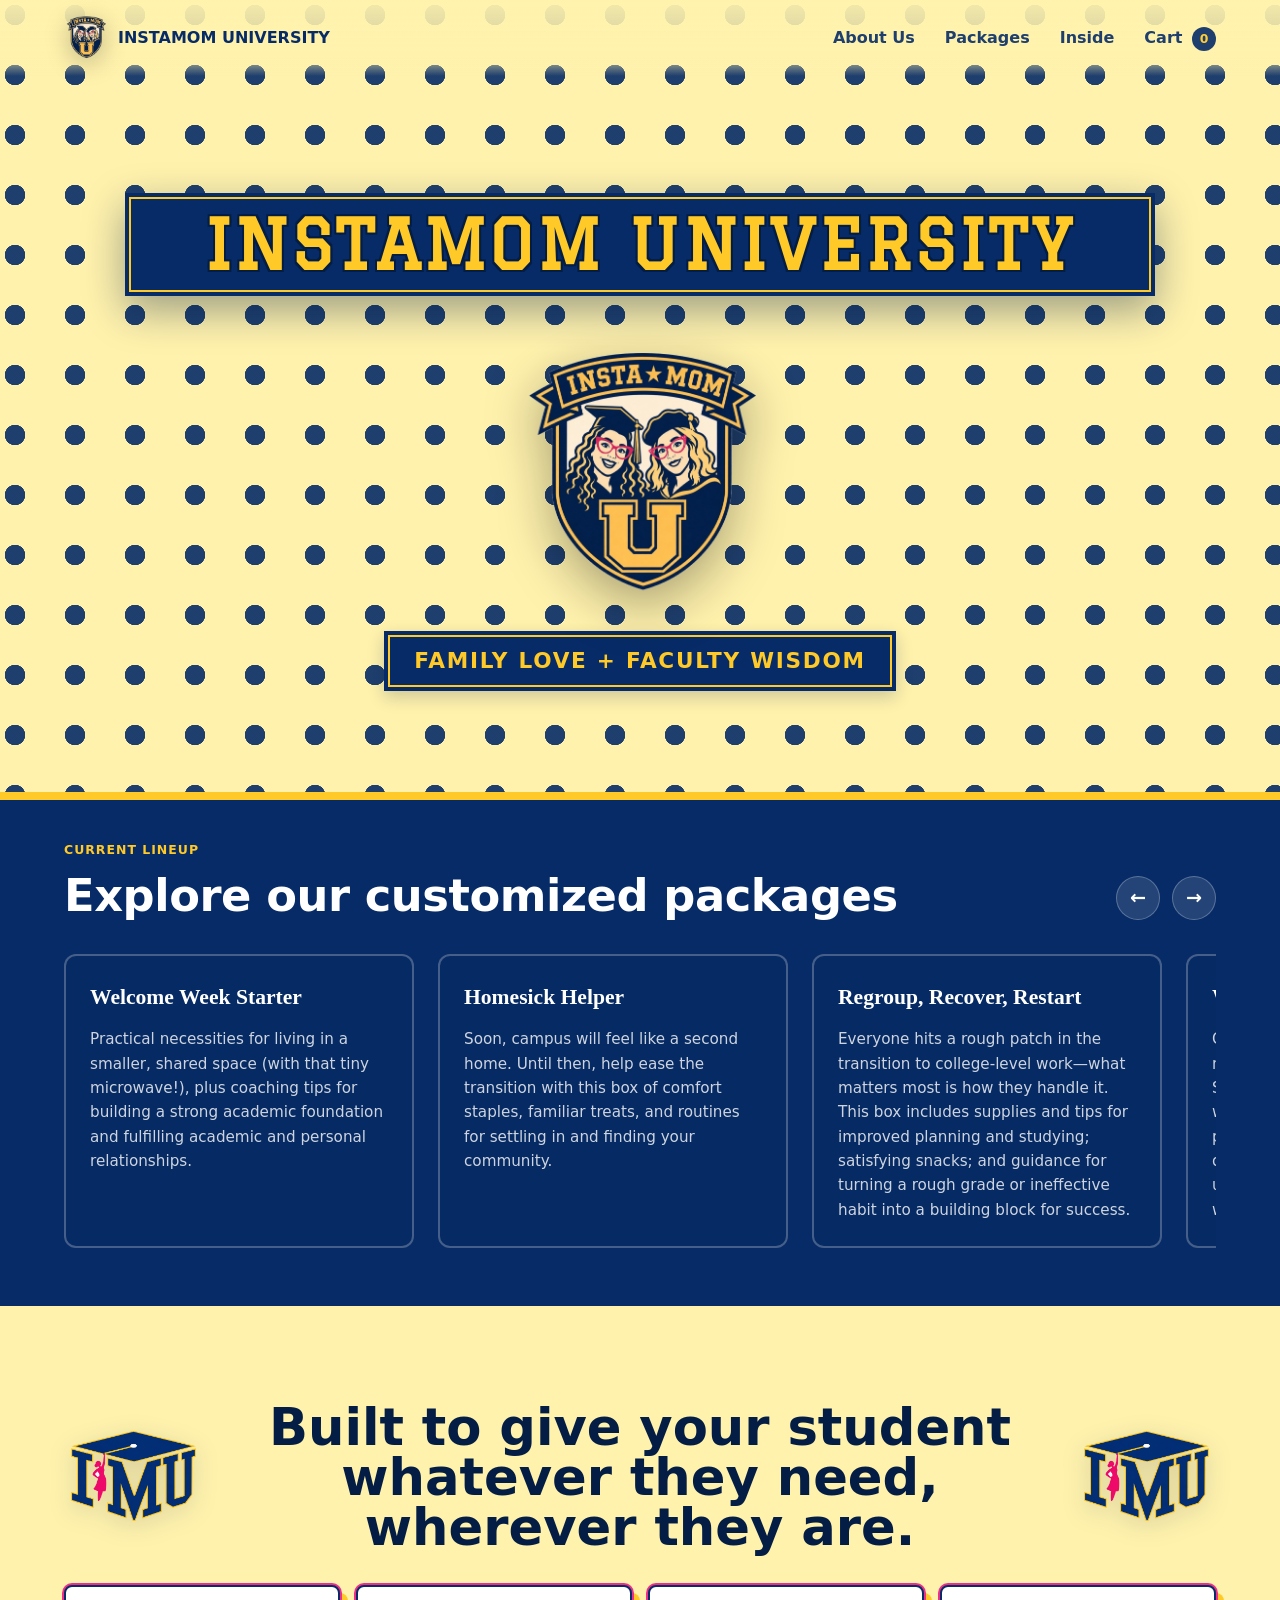
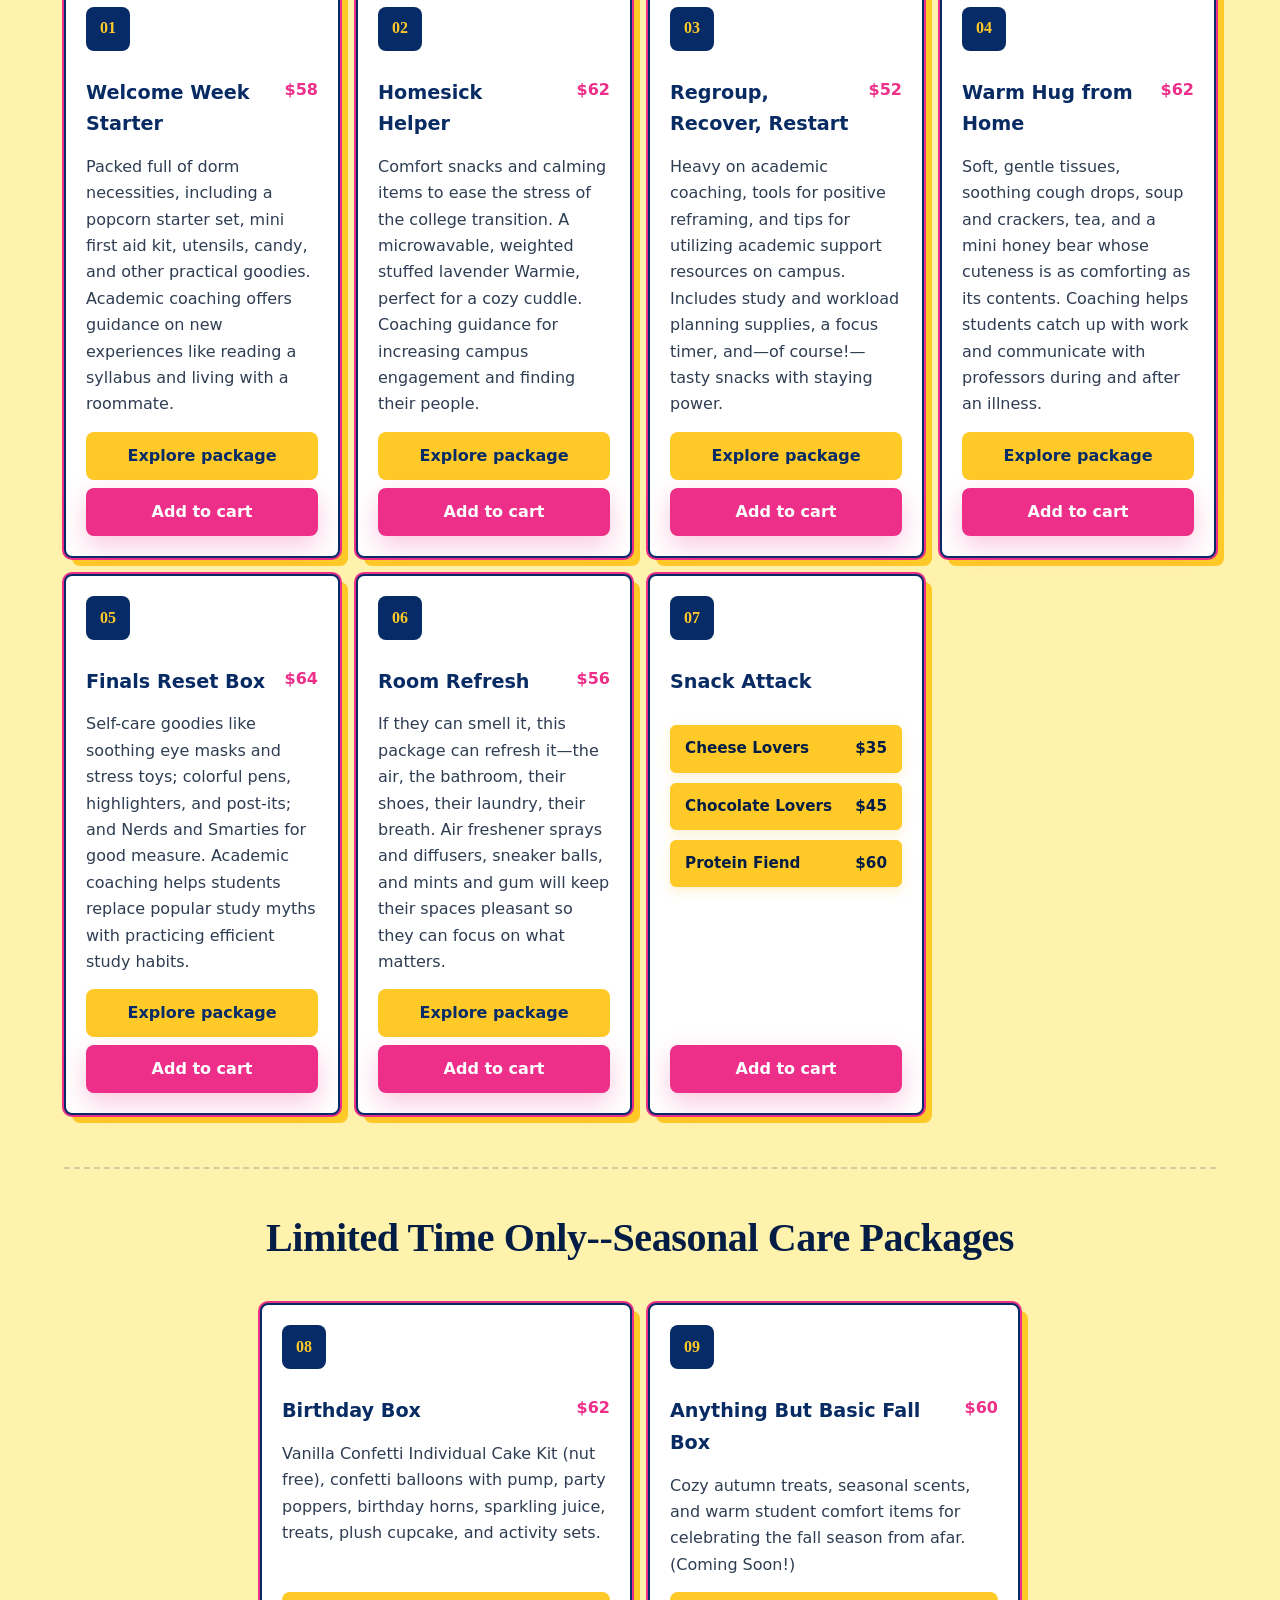
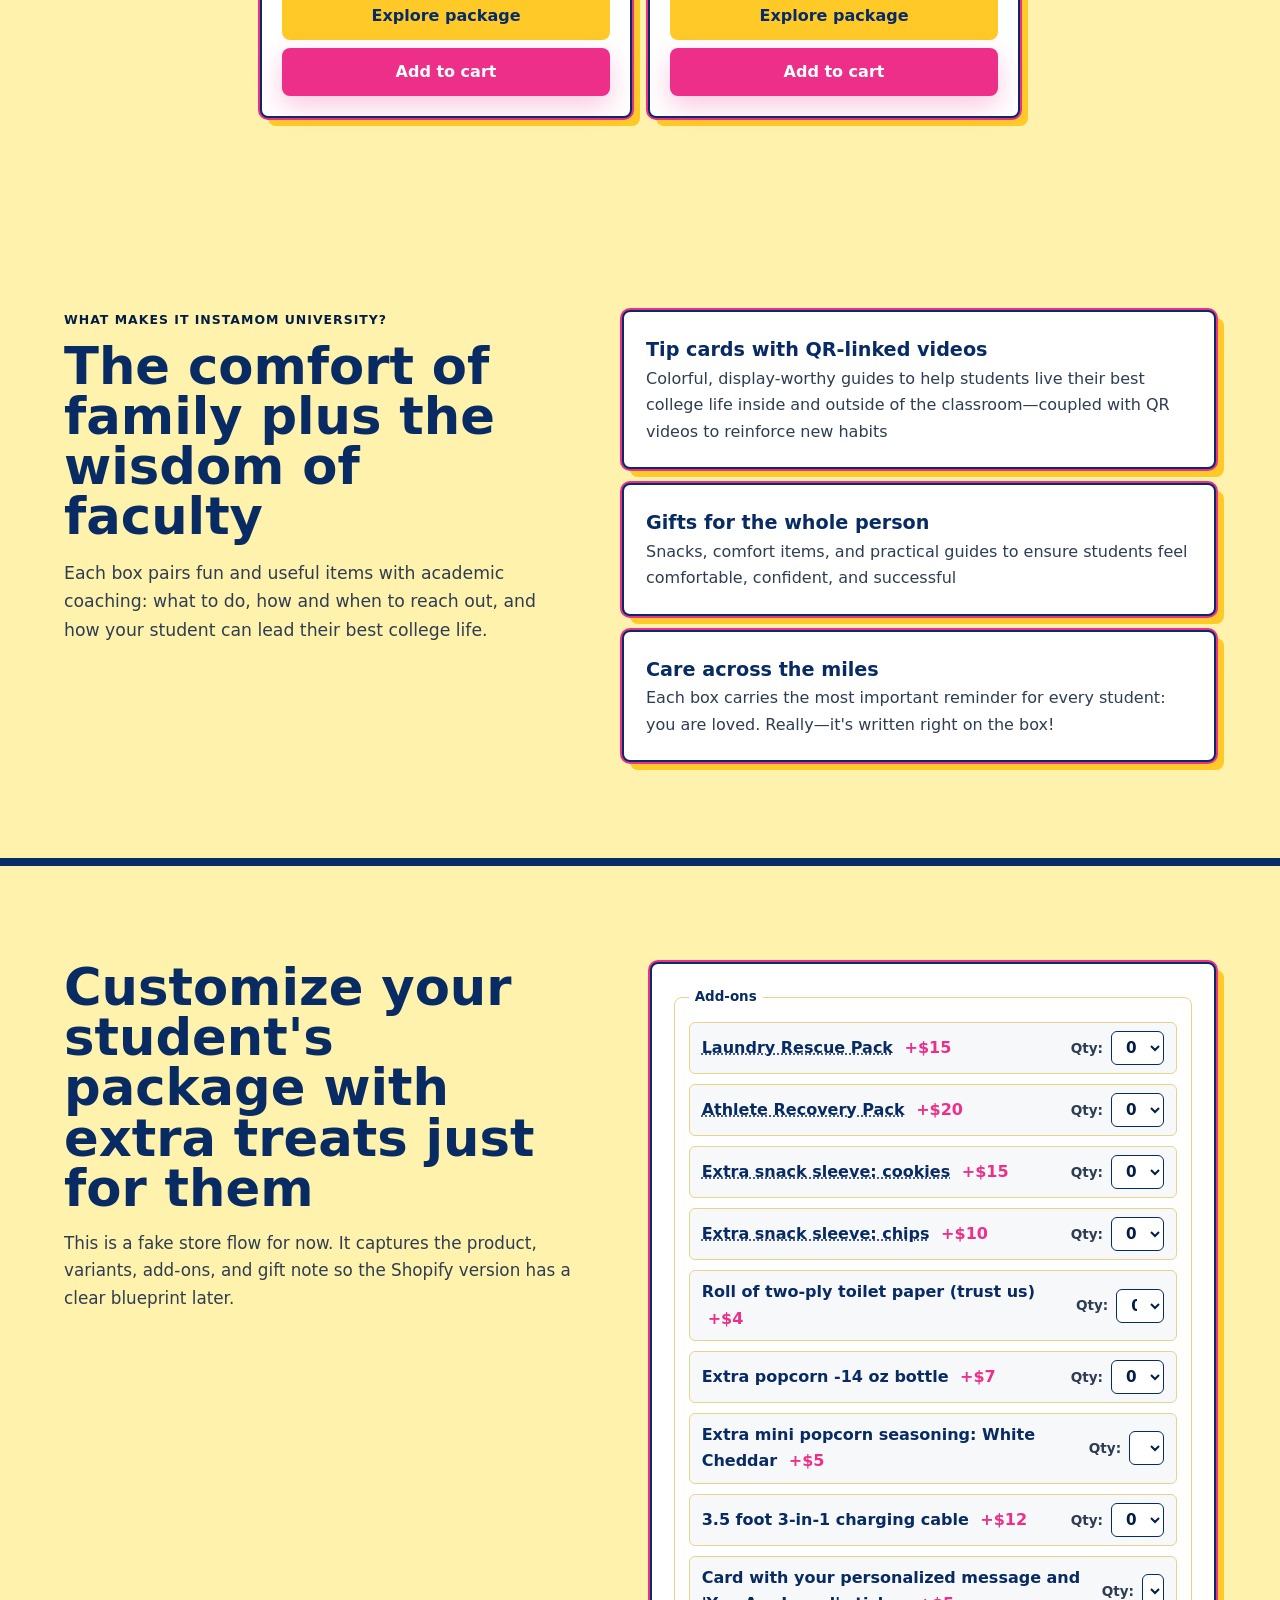
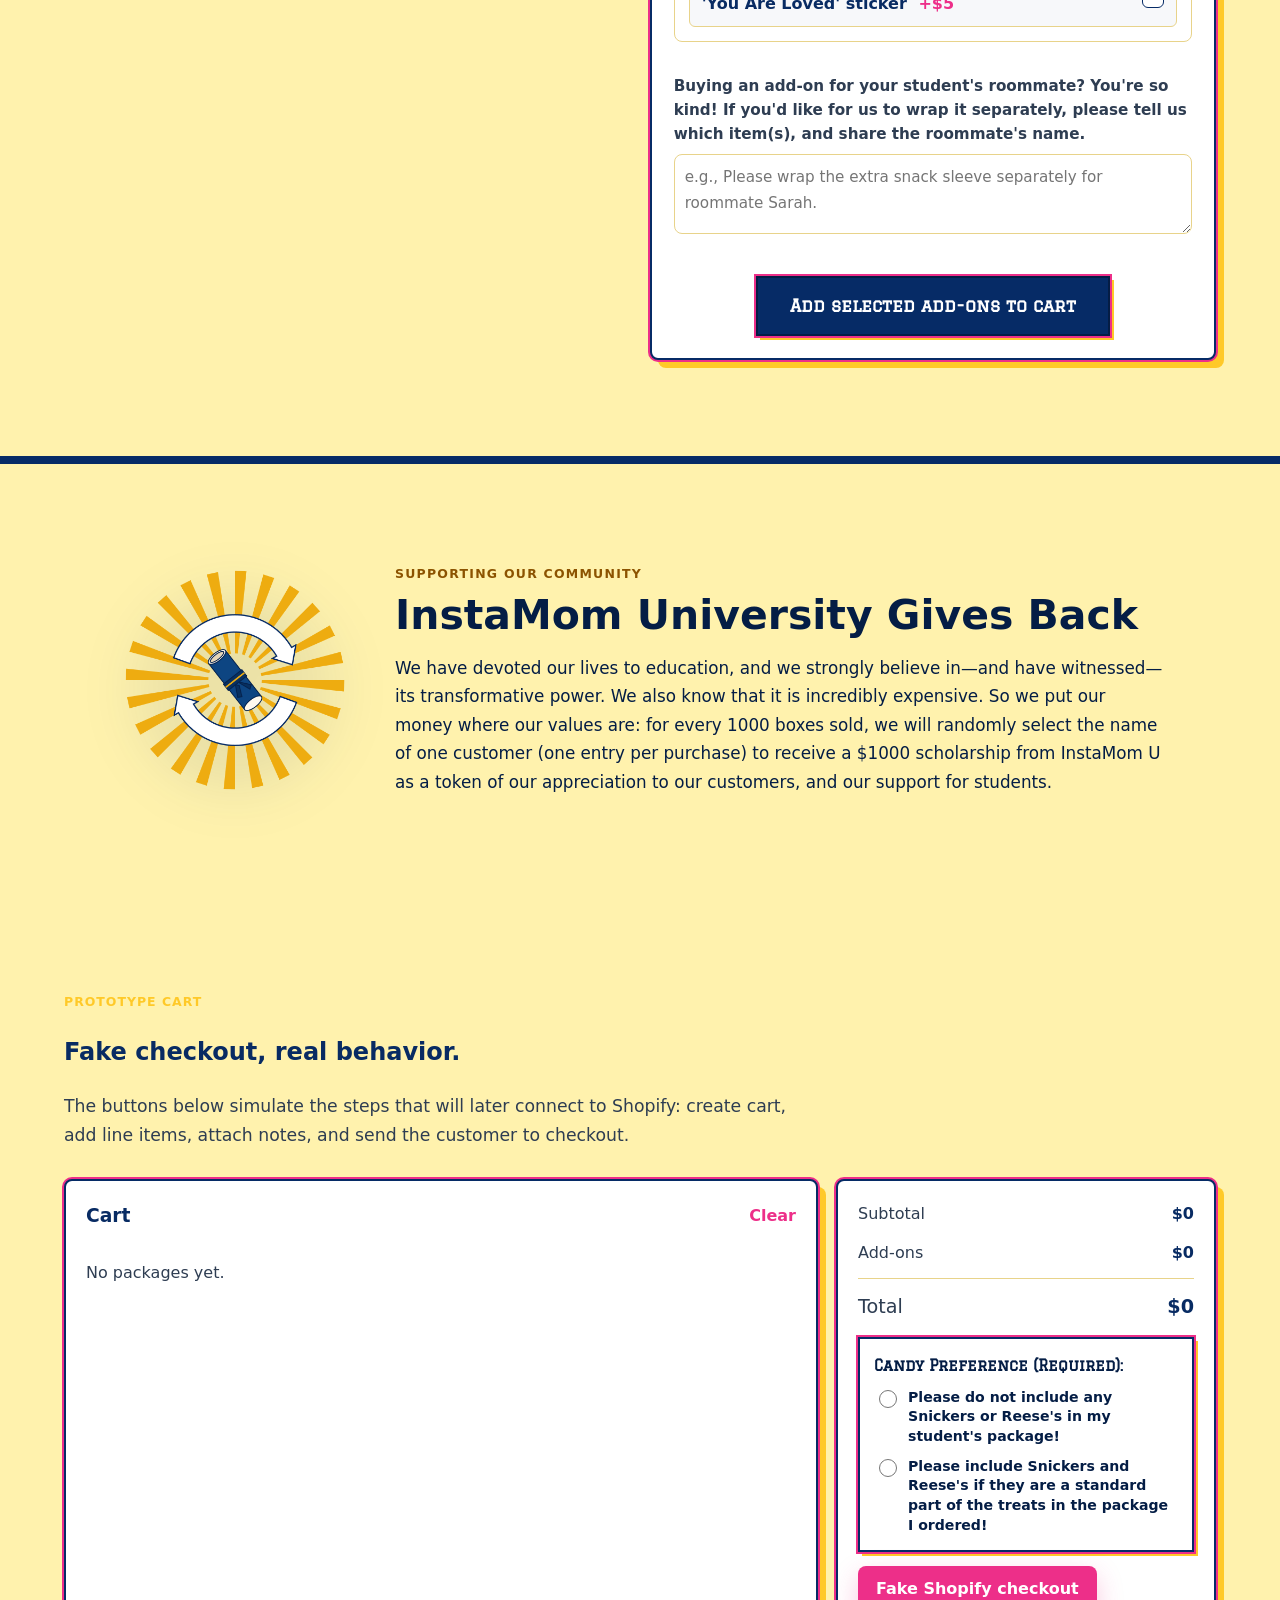
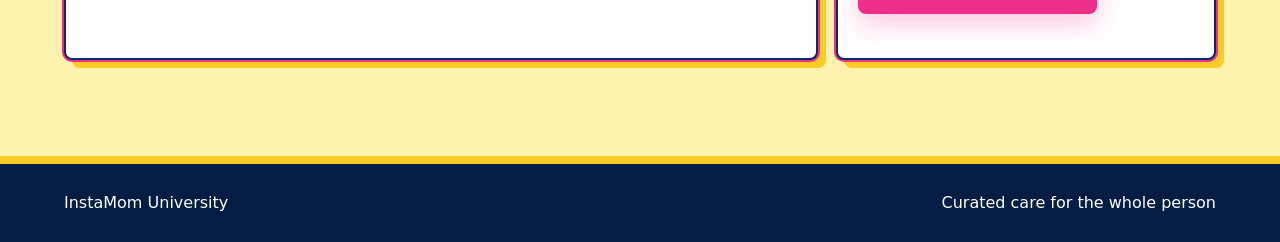
==== commit 44d15196: "Update seasonal subheader to Limited Time Only--Seasonal Care Packages" ====
--- a/index.html
+++ b/index.html
@@ -154,7 +154,7 @@
 
         <div class="seasonal-packages-section" id="seasonal-boxes">
           <div class="seasonal-header-row">
-            <h3 class="seasonal-headline">Limited time only--Seasonal Boxes</h3>
+            <h3 class="seasonal-headline">Limited Time Only--Seasonal Care Packages</h3>
           </div>
           <div class="package-grid seasonal-grid">
             <article class="package-card" data-product-id="seasonal_birthday">
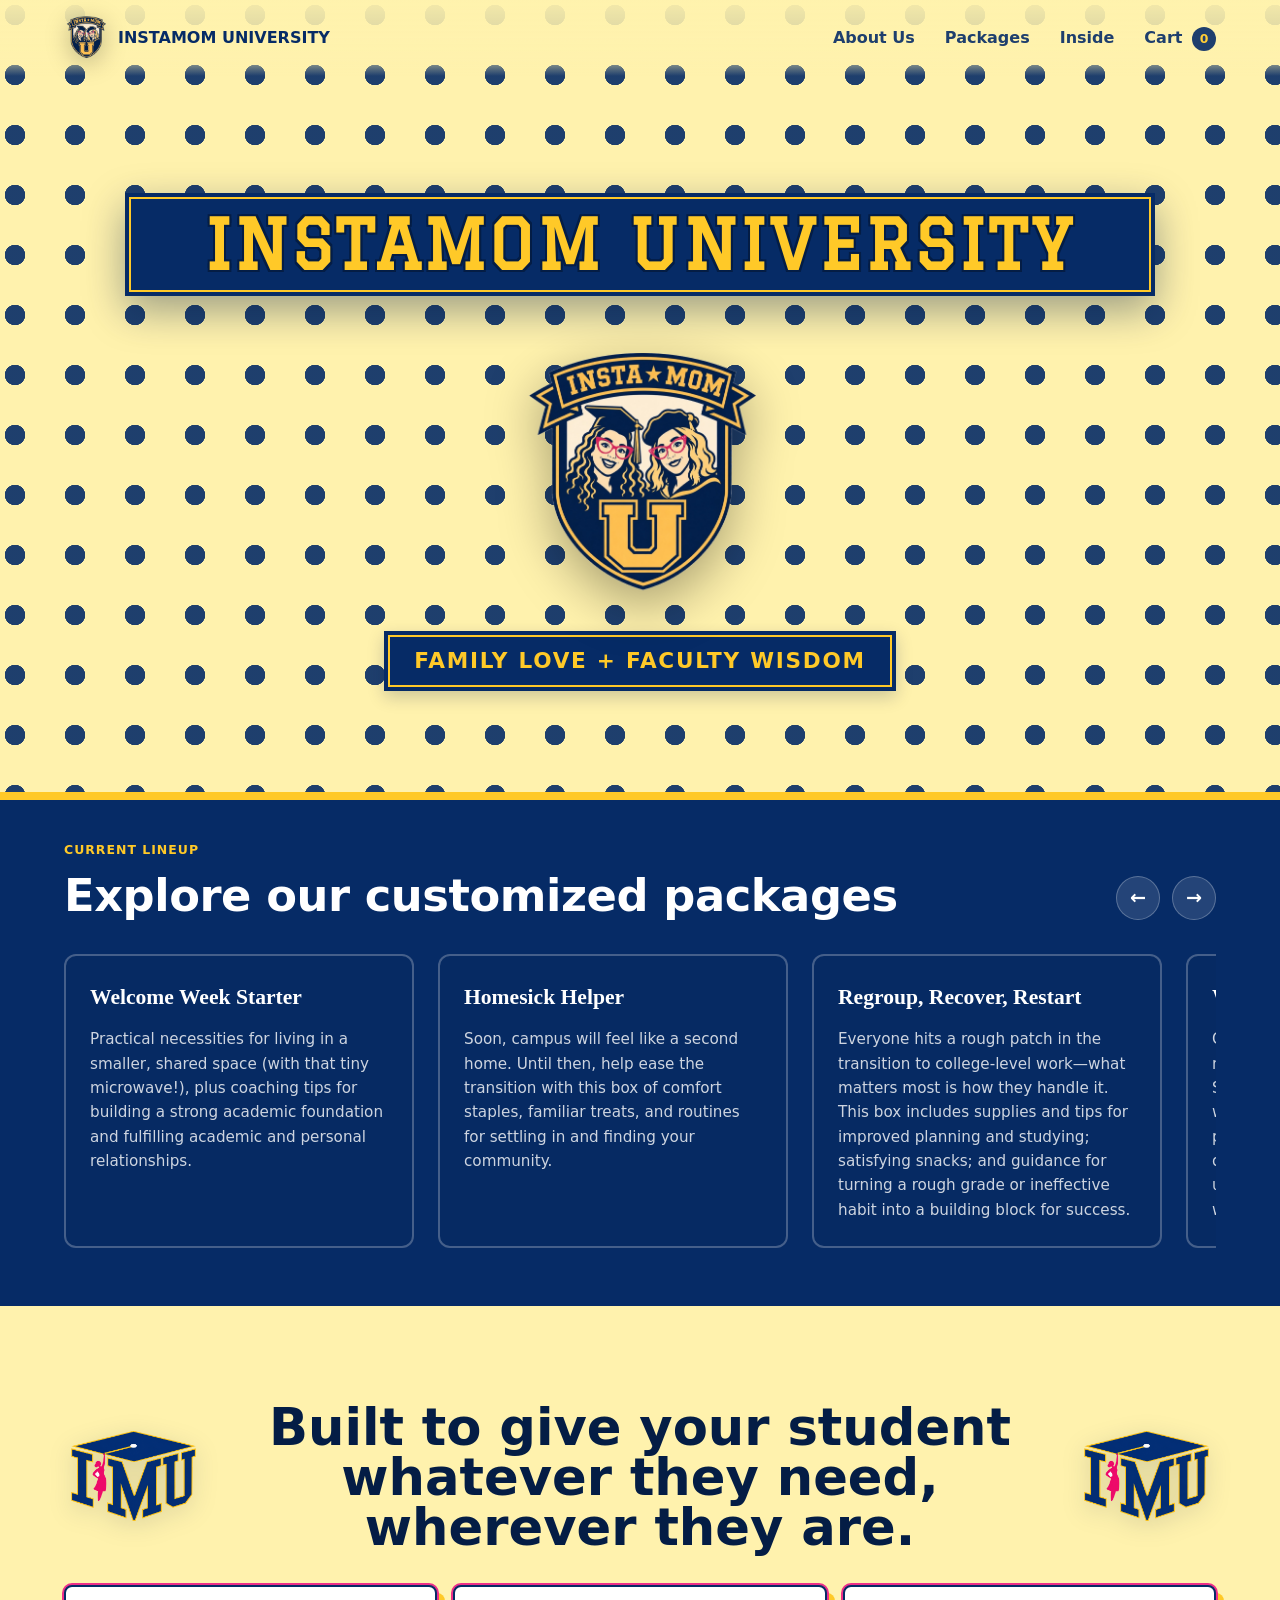
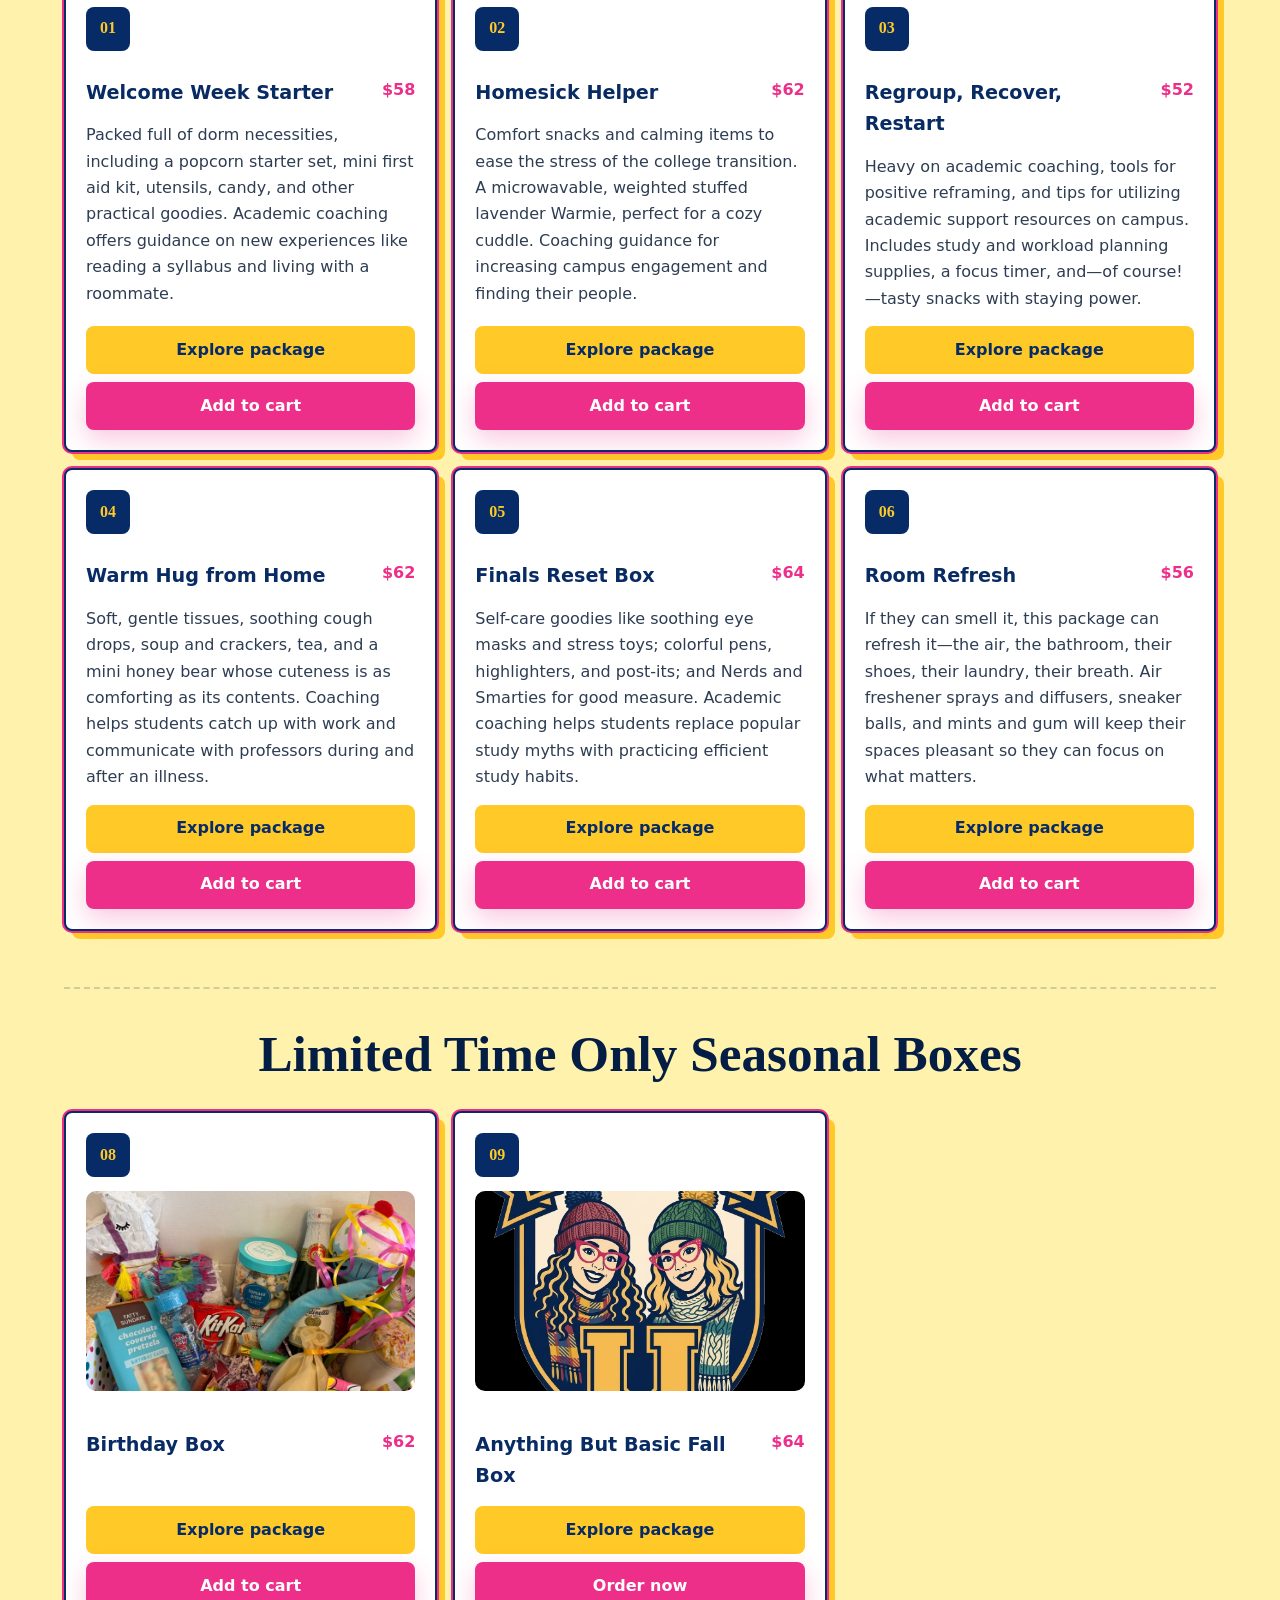
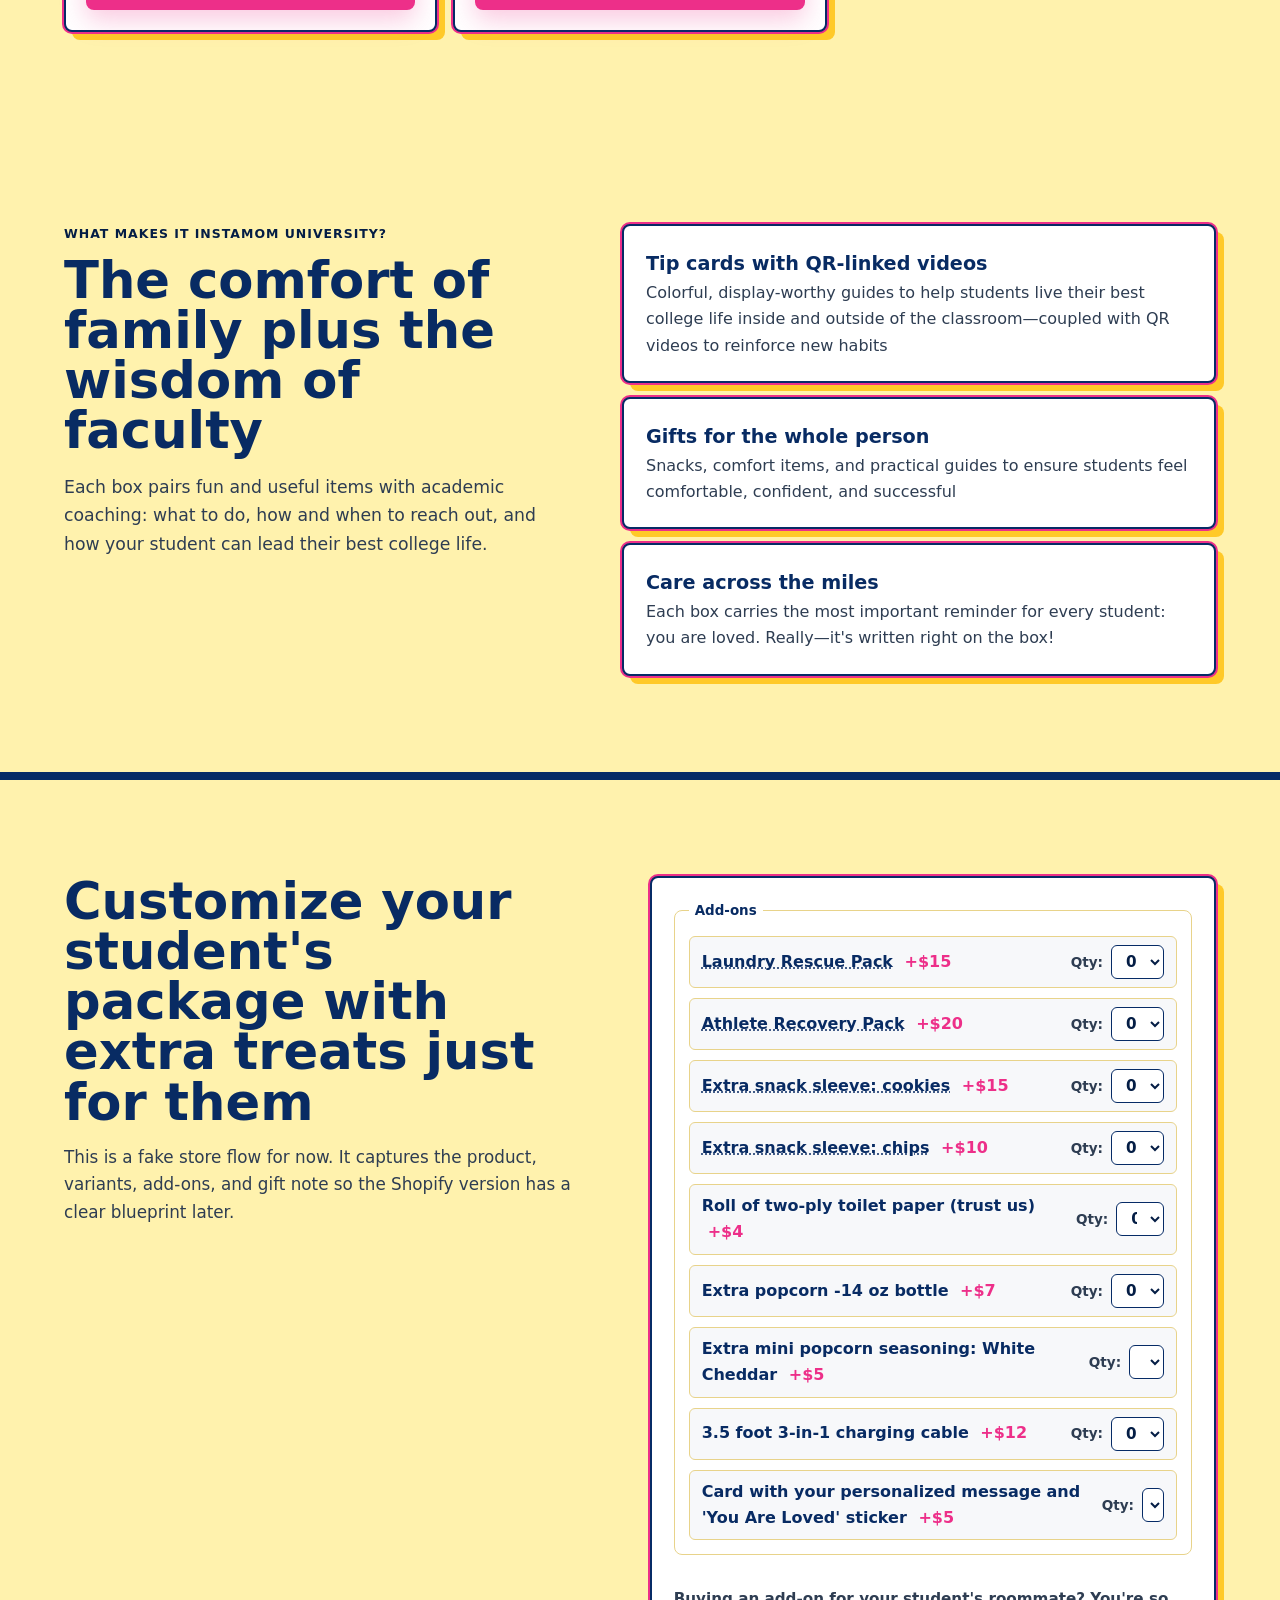
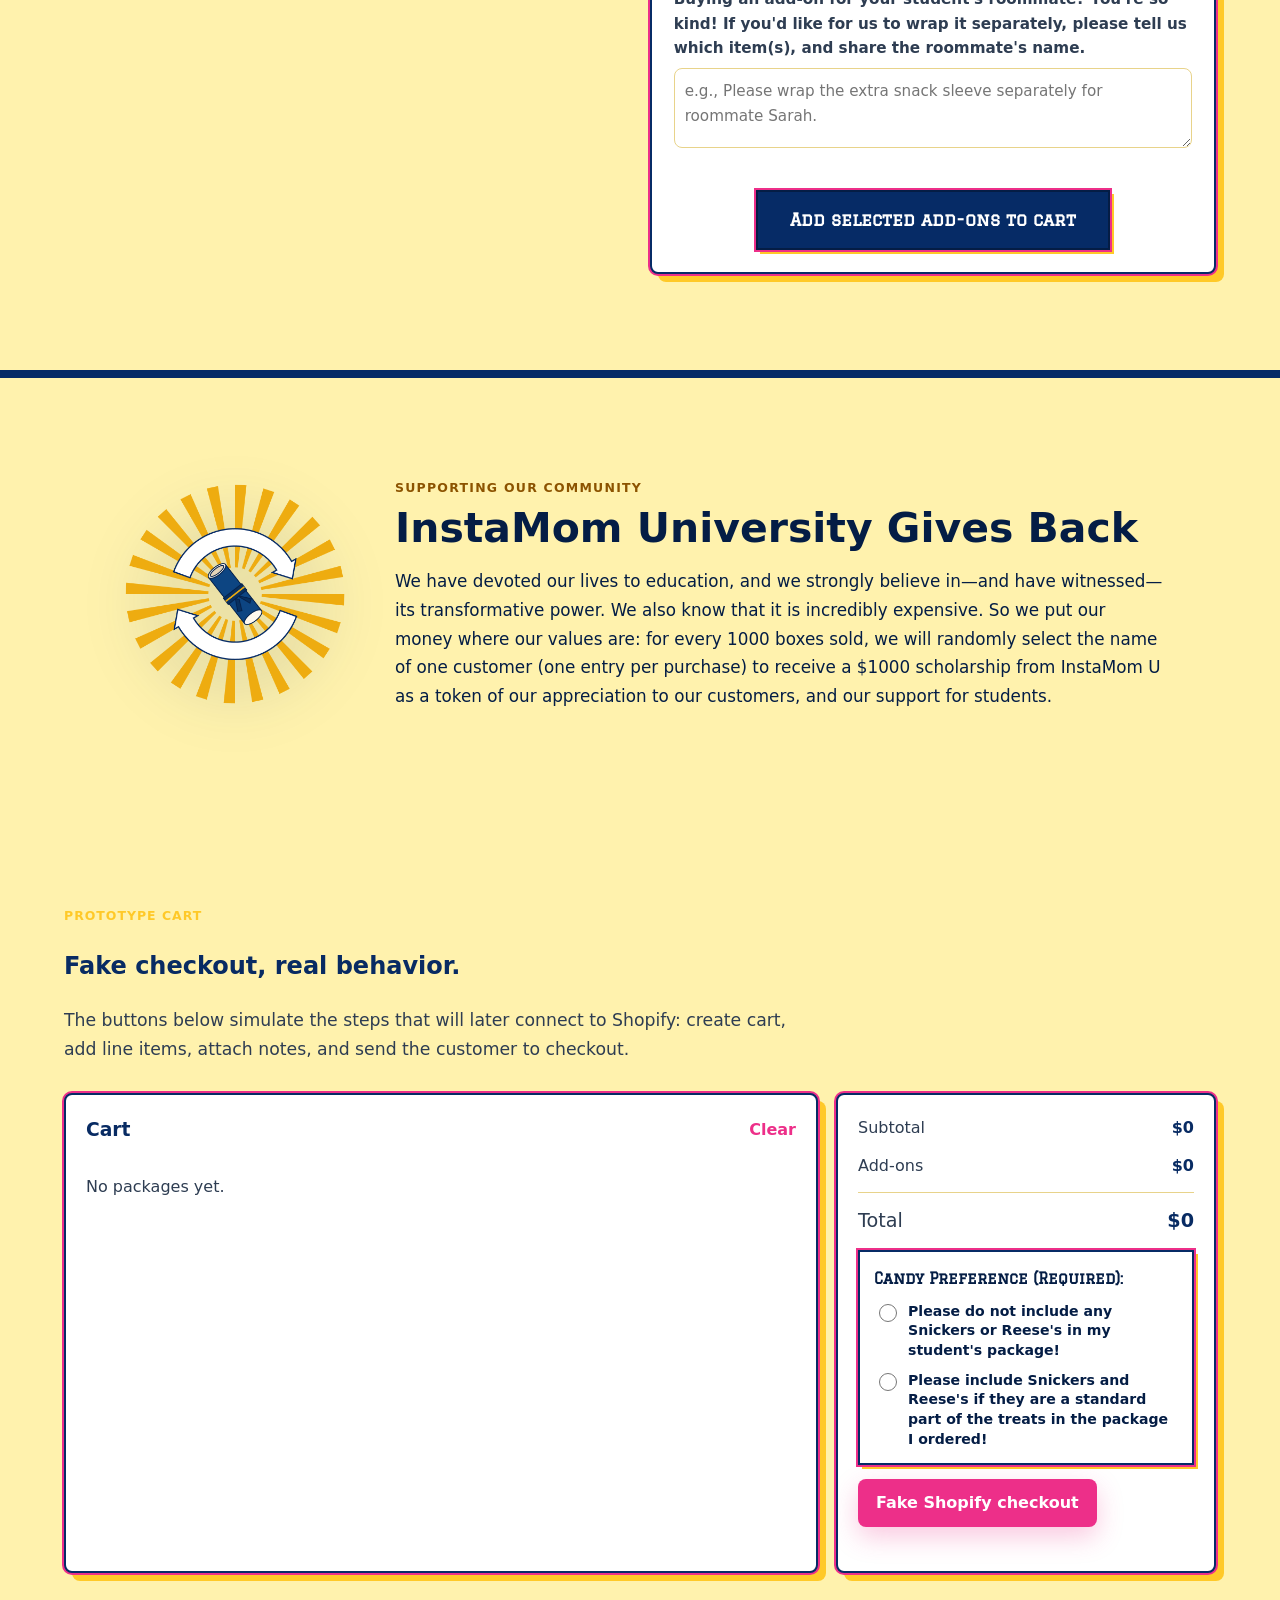
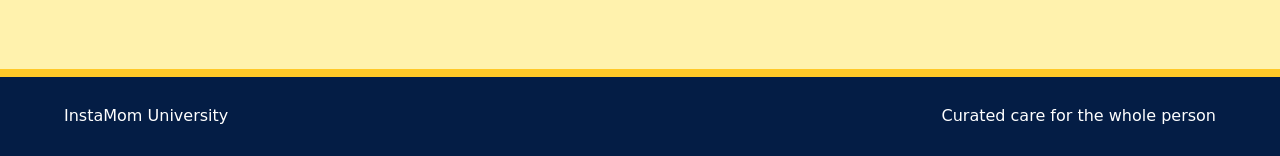
==== commit b3e60d48: "Add Protein Fiend Box, update seasonal & snack sections, set 2x3 layout, and add  off athlete recove" ====
--- a/index.html
+++ b/index.html
@@ -136,34 +136,20 @@
               <button type="button" class="add-product" data-product-id="refresh">Add to cart</button>
             </div>
           </article>
-          <article class="package-card" data-product-id="snack">
-            <span class="icon" aria-hidden="true">07</span>
-            <div class="card-title-row">
-              <h3>Snack Attack</h3>
-            </div>
-            <div class="snack-subcategories">
-              <button type="button" class="snack-sub-btn" data-sub-id="snack_cheese">Cheese Lovers <span>$35</span></button>
-              <button type="button" class="snack-sub-btn" data-sub-id="snack_chocolate">Chocolate Lovers <span>$45</span></button>
-              <button type="button" class="snack-sub-btn" data-sub-id="snack_protein">Protein Fiend <span>$60</span></button>
-            </div>
-            <div class="card-actions">
-              <button type="button" class="add-product" data-product-id="snack">Add to cart</button>
-            </div>
-          </article>
         </div>
 
         <div class="seasonal-packages-section" id="seasonal-boxes">
           <div class="seasonal-header-row">
-            <h3 class="seasonal-headline">Limited Time Only--Seasonal Care Packages</h3>
-          </div>
-          <div class="package-grid seasonal-grid">
+            <h2 class="seasonal-headline">Limited Time Only Seasonal Boxes</h2>
+          </div>
+          <div class="package-grid">
             <article class="package-card" data-product-id="seasonal_birthday">
               <span class="icon" aria-hidden="true">08</span>
+              <img src="assets/instamom-birthday-box-real.jpg" alt="Birthday Box" class="package-card-img" style="width: 100%; height: 200px; object-fit: cover; border-radius: 10px; margin-bottom: 12px;">
               <div class="card-title-row">
                 <h3>Birthday Box</h3>
                 <p>$62</p>
               </div>
-              <p>Vanilla Confetti Individual Cake Kit (nut free), confetti balloons with pump, party poppers, birthday horns, sparkling juice, treats, plush cupcake, and activity sets.</p>
               <div class="card-actions">
                 <button type="button" class="secondary-button see-details" data-product-id="seasonal_birthday">Explore package</button>
                 <button type="button" class="add-product" data-product-id="seasonal_birthday">Add to cart</button>
@@ -171,14 +157,14 @@
             </article>
             <article class="package-card" data-product-id="seasonal_fall">
               <span class="icon" aria-hidden="true">09</span>
+              <img src="assets/instamom-fall-box-crest.jpg" alt="Anything But Basic Fall Box" class="package-card-img" style="width: 100%; height: 200px; object-fit: cover; border-radius: 10px; margin-bottom: 12px;">
               <div class="card-title-row">
                 <h3>Anything But Basic Fall Box</h3>
-                <p>$60</p>
-              </div>
-              <p>Cozy autumn treats, seasonal scents, and warm student comfort items for celebrating the fall season from afar. (Coming Soon!)</p>
+                <p>$64</p>
+              </div>
               <div class="card-actions">
                 <button type="button" class="secondary-button see-details" data-product-id="seasonal_fall">Explore package</button>
-                <button type="button" class="add-product" data-product-id="seasonal_fall">Add to cart</button>
+                <button type="button" class="add-product" data-product-id="seasonal_fall">Order now</button>
               </div>
             </article>
           </div>
--- a/styles.css
+++ b/styles.css
@@ -492,7 +492,7 @@
 
 .package-grid {
   display: grid;
-  grid-template-columns: repeat(4, minmax(0, 1fr));
+  grid-template-columns: repeat(3, minmax(0, 1fr));
   gap: 16px;
   margin-top: 32px;
 }
@@ -1677,33 +1677,21 @@
 
 /* Seasonal Boxes Section & Subheader */
 .seasonal-packages-section {
-  margin-top: 52px;
-  padding-top: 36px;
+  margin-top: 56px;
+  padding-top: 40px;
   border-top: 2px dashed rgba(4, 29, 69, 0.18);
 }
 
 .seasonal-header-row {
   text-align: center;
-  margin-bottom: 28px;
+  margin-bottom: 32px;
 }
 
 .seasonal-headline {
   color: var(--navy-dark);
   font-family: Georgia, "Times New Roman", serif;
-  font-size: clamp(1.6rem, 3.2vw, 2.5rem);
+  font-size: clamp(1.6rem, 3.2vw, 2.4rem);
   font-weight: 800;
   margin: 0;
   letter-spacing: -0.01em;
 }
-
-.seasonal-grid {
-  grid-template-columns: repeat(2, minmax(0, 1fr));
-  max-width: 760px;
-  margin-inline: auto;
-}
-
-@media (max-width: 560px) {
-  .seasonal-grid {
-    grid-template-columns: 1fr;
-  }
-}
